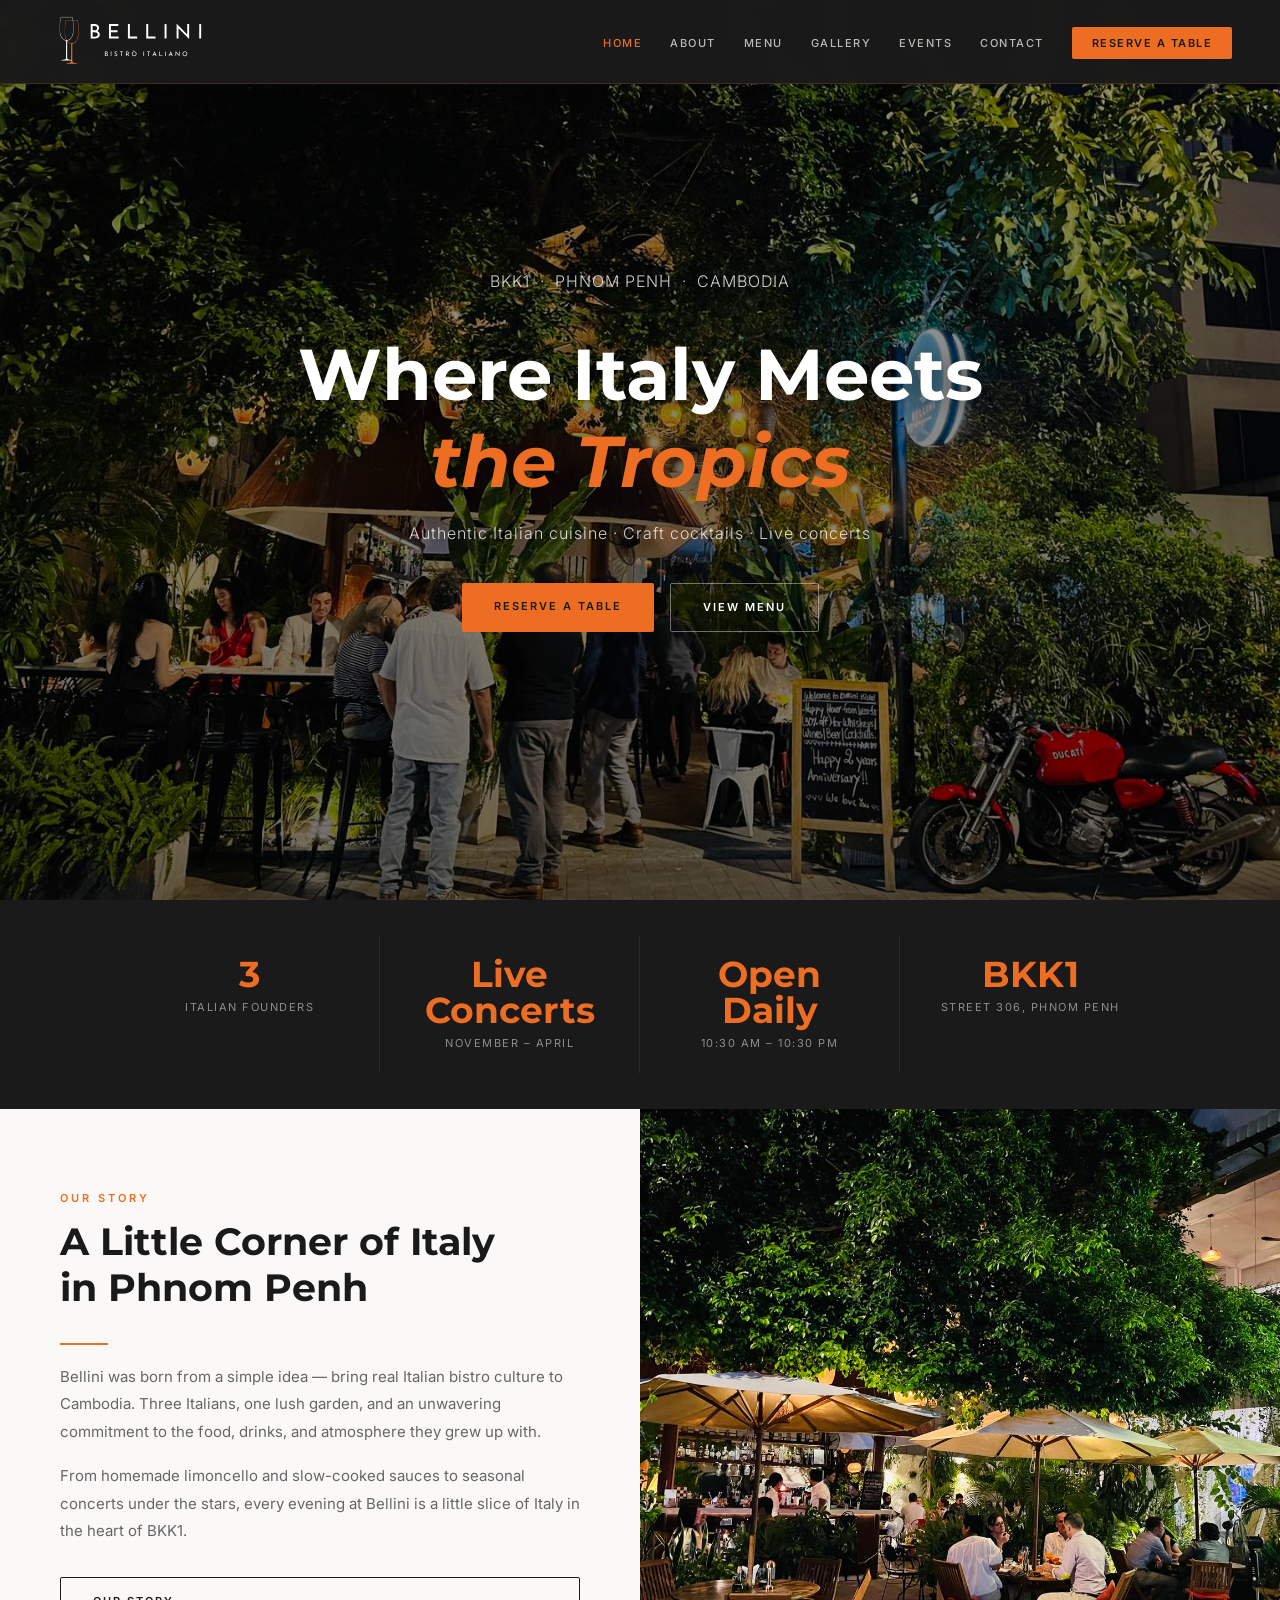
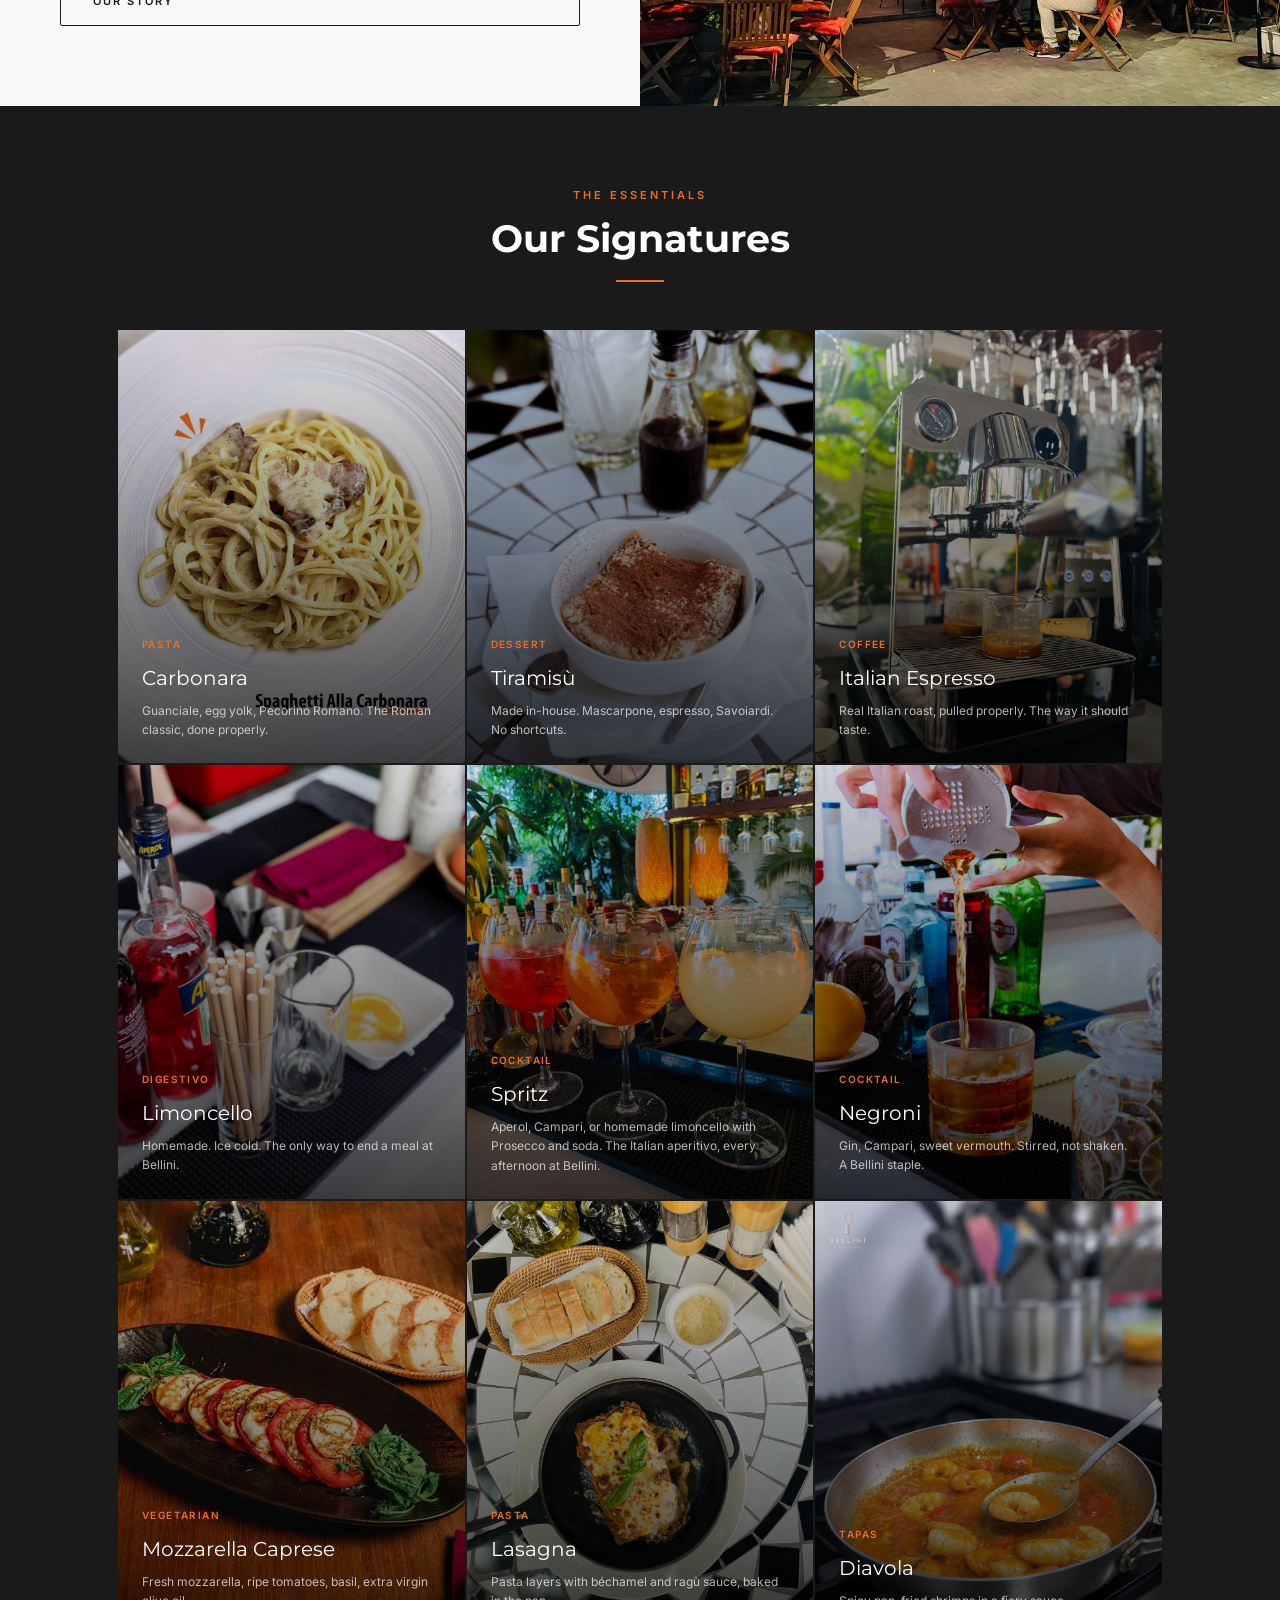
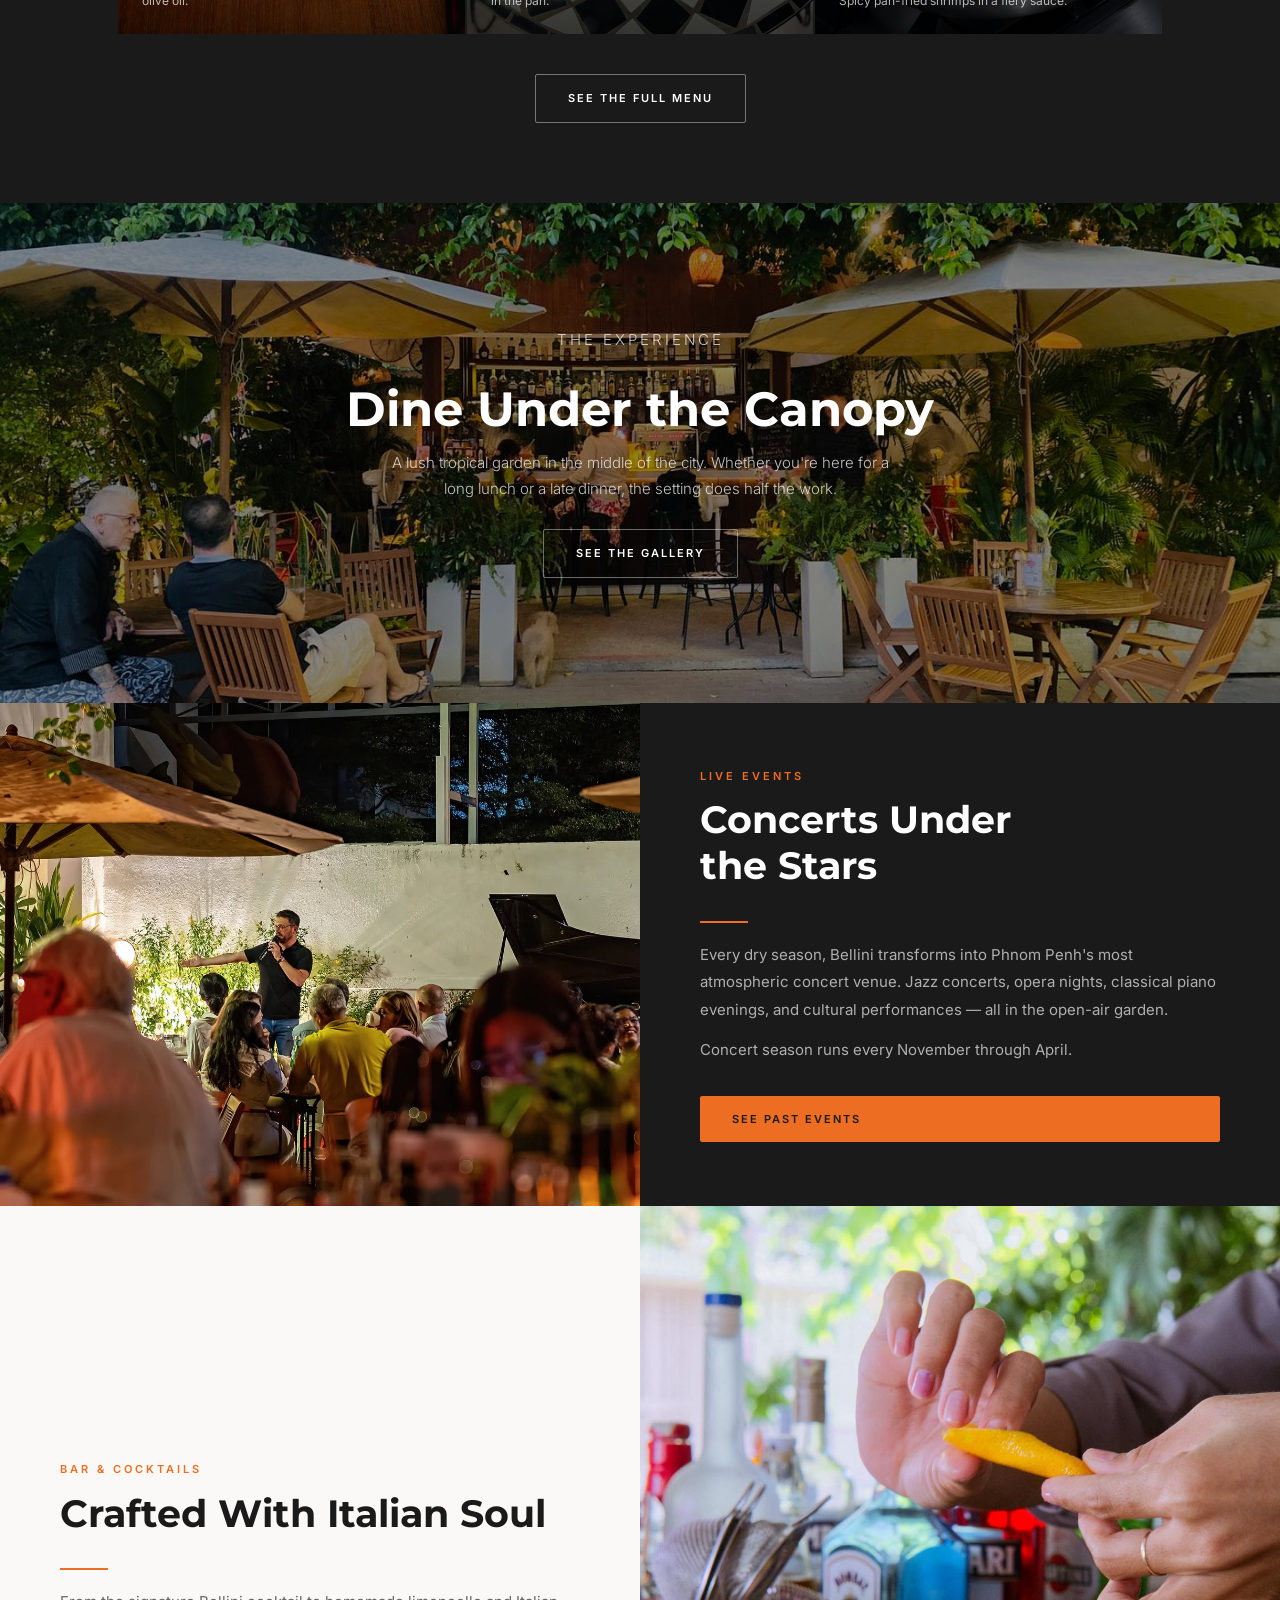
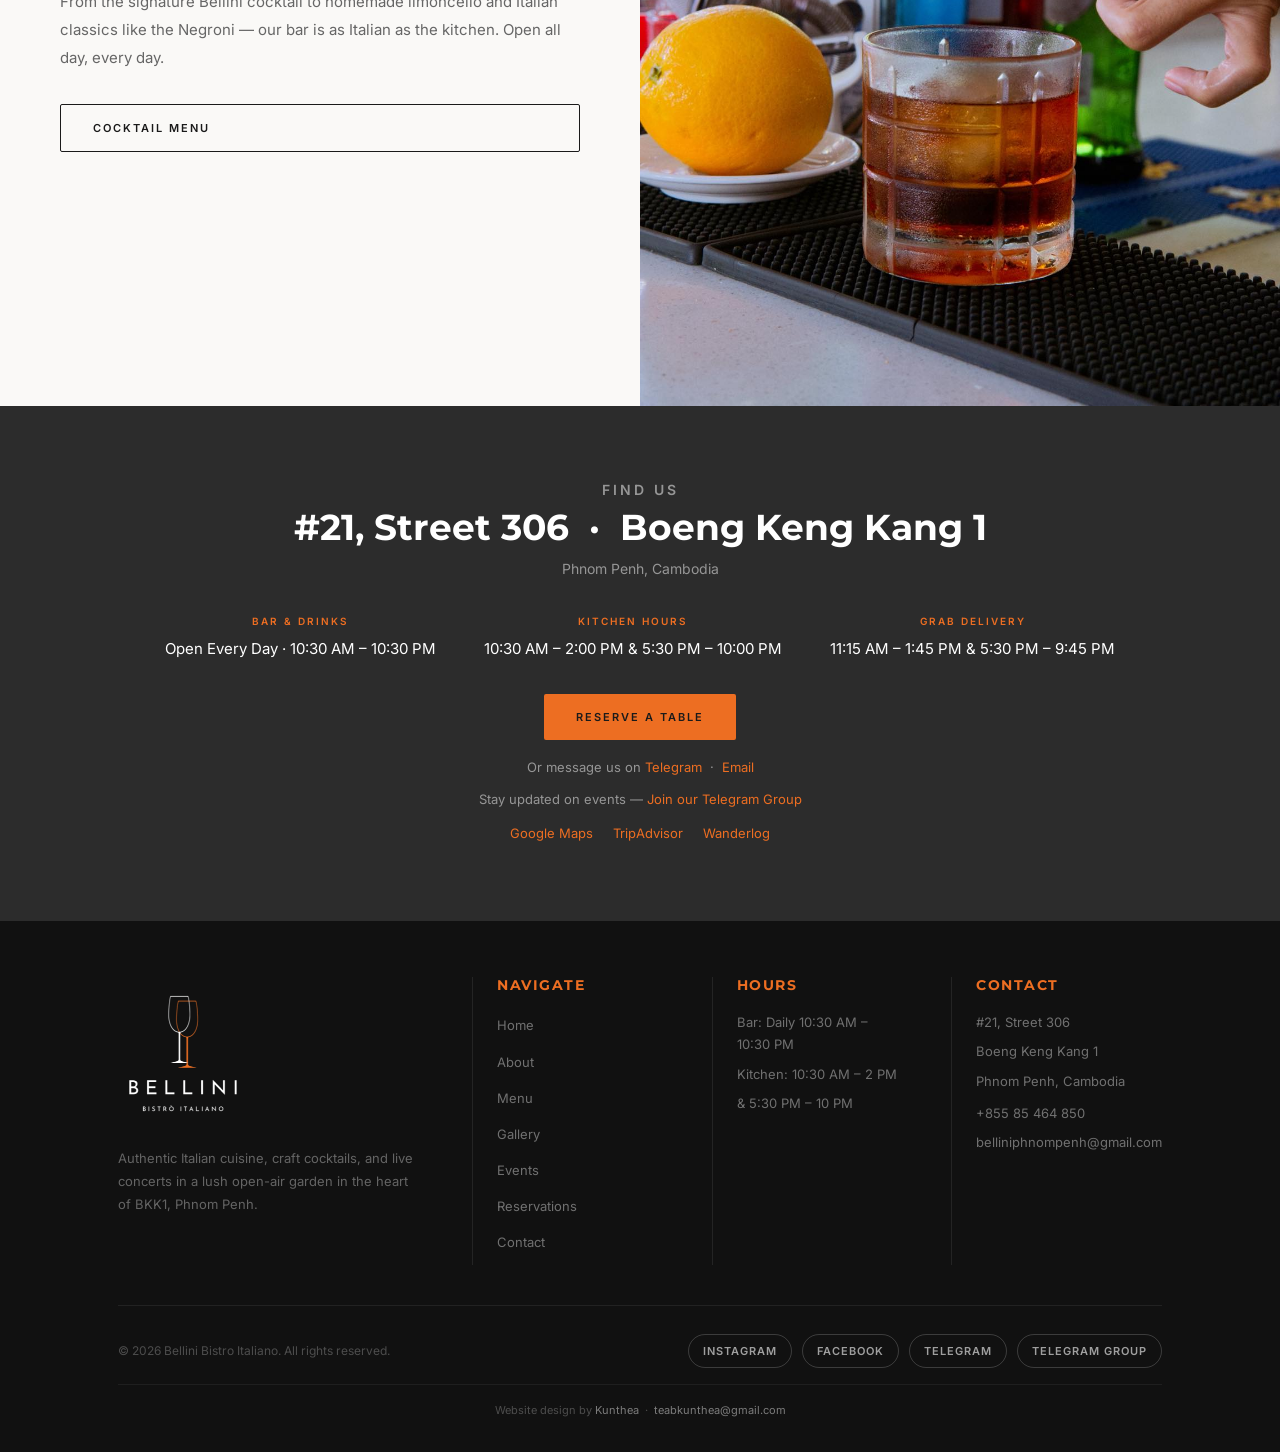
==== index.html @ f7d4fccf "Remove hardcoded TripAdvisor rating from homepage The 4.8 rating was fixed in two places and would d" ====
<!DOCTYPE html>
<html lang="en">
<head>
  <meta charset="UTF-8"/>
  <meta name="viewport" content="width=device-width, initial-scale=1.0"/>
  <title>Bellini Bistro Italiano – Italian Restaurant in Phnom Penh</title>
  <meta name="description" content="Bellini Bistro Italiano – authentic Italian cuisine, homemade limoncello, craft cocktails, and live concerts in a lush open-air garden in BKK1, Phnom Penh, Cambodia."/>
  <meta name="keywords" content="Italian restaurant Phnom Penh, Italian food Cambodia, outdoor dining BKK1, Italian bistro Phnom Penh, authentic Italian cuisine Cambodia, garden restaurant Phnom Penh"/>
  <meta property="og:title" content="Bellini Bistro Italiano – Italian Restaurant Phnom Penh"/>
  <meta property="og:description" content="Authentic Italian bistro in BKK1, Phnom Penh. Homemade limoncello, craft cocktails, and seasonal live concerts in a lush garden."/>
  <meta property="og:image" content="https://bellinicambodia.com/images/garden-entrance.jpg"/>
  <meta property="og:type" content="restaurant"/>
  <meta property="og:url" content="https://bellinicambodia.com/index.html"/>
  <link rel="canonical" href="https://bellinicambodia.com/index.html"/>
  <link rel="icon" type="image/png" href="favicon.png"/>
  <link rel="stylesheet" href="style.css"/>
  <!-- Google Analytics — replace G-XXXXXXXXXX with your actual Measurement ID from analytics.google.com -->
  <script async src="https://www.googletagmanager.com/gtag/js?id=G-XXXXXXXXXX"></script>
  <script>
    window.dataLayer = window.dataLayer || [];
    function gtag(){dataLayer.push(arguments);}
    gtag('js', new Date());
    gtag('config', 'G-XXXXXXXXXX');
  </script>
  <script type="application/ld+json">
  {
    "@context": "https://schema.org",
    "@type": "Restaurant",
    "name": "Bellini Bistro Italiano",
    "description": "Authentic Italian bistro in Phnom Penh, Cambodia. Founded by three Italians, featuring homemade limoncello, craft cocktails, and seasonal live concerts in a lush open-air garden in BKK1.",
    "url": "https://bellinicambodia.com",
    "telephone": "+85585464850",
    "email": "belliniphnompenh@gmail.com",
    "address": {
      "@type": "PostalAddress",
      "streetAddress": "#21, Street 306",
      "addressLocality": "Boeng Keng Kang 1",
      "addressRegion": "Phnom Penh",
      "addressCountry": "KH"
    },
    "servesCuisine": ["Italian", "Mediterranean"],
    "priceRange": "$$",
    "menu": "https://bellinicambodia.com/menu.html",
    "acceptsReservations": "True",
    "hasMap": "https://maps.app.goo.gl/zo8gdK6bb6bvNwdA6",
    "openingHoursSpecification": [
      {
        "@type": "OpeningHoursSpecification",
        "dayOfWeek": ["Monday","Tuesday","Wednesday","Thursday","Friday","Saturday","Sunday"],
        "opens": "10:30",
        "closes": "22:30"
      }
    ],
    "sameAs": [
      "https://www.instagram.com/bellinicambodia",
      "https://www.facebook.com/belliniphnompenh"
    ],
    "amenityFeature": [
      {"@type": "LocationFeatureSpecification", "name": "Outdoor Seating", "value": true},
      {"@type": "LocationFeatureSpecification", "name": "Live Music", "value": true},
      {"@type": "LocationFeatureSpecification", "name": "Bar", "value": true},
      {"@type": "LocationFeatureSpecification", "name": "Reservations", "value": true}
    ]
  }
  </script>
</head>
<body>

<!-- NAV -->
<nav>
  <a href="index.html" class="nav-logo">
    <img src="images/logo-nav.svg" alt="Bellini Bistro Italiano">
  </a>
  <ul class="nav-links">
    <li><a href="index.html" class="active">Home</a></li>
    <li><a href="about.html">About</a></li>
    <li><a href="menu.html">Menu</a></li>
    <li><a href="gallery.html">Gallery</a></li>
    <li><a href="events.html">Events</a></li>
    <li><a href="contact.html">Contact</a></li>
    <li class="reserve"><a href="reservations.html">Reserve a Table</a></li>
  </ul>
  <button class="hamburger" onclick="document.getElementById('mobileMenu').classList.toggle('open')">
    <span></span><span></span><span></span>
  </button>
</nav>
<div class="mobile-menu" id="mobileMenu">
  <a href="index.html">Home</a>
  <a href="about.html">About</a>
  <a href="menu.html">Menu</a>
  <a href="gallery.html">Gallery</a>
  <a href="events.html">Events</a>
  <a href="contact.html">Contact</a>
  <a href="reservations.html">Reserve a Table</a>
</div>

<!-- HERO -->
<section class="hero">
  <img src="images/hero-entrance.jpg" alt="Bellini Bistro Italiano entrance at night, illuminated sign and lanterns among the trees, Phnom Penh" style="object-position:center 80%;"/>
  <div class="hero-overlay"></div>
  <div class="hero-content">
    <p class="hero-eyebrow">BKK1 &nbsp;·&nbsp; Phnom Penh &nbsp;·&nbsp; Cambodia</p>
    <h1>Where Italy Meets<br/><em>the Tropics</em></h1>
    <p>Authentic Italian cuisine · Craft cocktails · Live concerts</p>
    <div class="hero-ctas">
      <a href="reservations.html" class="btn btn-gold">Reserve a Table</a>
      <a href="menu.html" class="btn btn-outline">View Menu</a>
    </div>
  </div>
</section>

<!-- STATS STRIP -->
<div class="stats-strip">
  <div class="stats-inner">
    <div class="stat-item">
      <div class="stat-num">3</div>
      <div class="stat-label">Italian Founders</div>
    </div>
    <div class="stat-item">
      <div class="stat-num">Live Concerts</div>
      <div class="stat-label">November – April</div>
    </div>
    <div class="stat-item">
      <div class="stat-num">Open Daily</div>
      <div class="stat-label">10:30 AM – 10:30 PM</div>
    </div>
    <div class="stat-item">
      <div class="stat-num">BKK1</div>
      <div class="stat-label">Street 306, Phnom Penh</div>
    </div>
  </div>
</div>

<!-- ABOUT SPLIT -->
<div class="split">
  <div class="split-text">
    <p class="label">Our Story</p>
    <h2 class="title">A Little Corner of Italy<br/>in Phnom Penh</h2>
    <div class="divider"></div>
    <p class="subtitle">Bellini was born from a simple idea — bring real Italian bistro culture to Cambodia. Three Italians, one lush garden, and an unwavering commitment to the food, drinks, and atmosphere they grew up with.</p>
    <p class="subtitle" style="margin-top:16px;">From homemade limoncello and slow-cooked sauces to seasonal concerts under the stars, every evening at Bellini is a little slice of Italy in the heart of BKK1.</p>
    <a href="about.html" class="btn btn-outline-dark" style="margin-top:32px;">Our Story</a>
  </div>
  <div class="split-img">
    <img loading="lazy" src="images/garden-night.jpg" alt="Bellini garden at night with umbrellas and lush greenery"/>
  </div>
</div>

<!-- SIGNATURE DISHES & DRINKS -->
<div class="signatures-section">
  <div class="container">
    <p class="label" style="display:block; text-align:center;">The Essentials</p>
    <h2 class="title title-light" style="text-align:center;">Our Signatures</h2>
    <div class="divider" style="margin:18px auto;"></div>
    <div class="signatures-grid">
      <div class="sig-item">
        <img loading="lazy" src="images/sig-carbonara.jpg" alt="Spaghetti alla Carbonara at Bellini"/>
        <div class="sig-overlay">
          <div class="sig-category">Pasta</div>
          <div class="sig-name">Carbonara</div>
          <div class="sig-desc">Guanciale, egg yolk, Pecorino Romano. The Roman classic, done properly.</div>
        </div>
      </div>
      <div class="sig-item">
        <img loading="lazy" src="images/sig-tiramisu.jpg" alt="Tiramisù at Bellini"/>
        <div class="sig-overlay">
          <div class="sig-category">Dessert</div>
          <div class="sig-name">Tiramisù</div>
          <div class="sig-desc">Made in-house. Mascarpone, espresso, Savoiardi. No shortcuts.</div>
        </div>
      </div>
      <div class="sig-item">
        <img loading="lazy" src="images/sig-espresso.jpg" alt="Italian espresso being pulled at Bellini"/>
        <div class="sig-overlay">
          <div class="sig-category">Coffee</div>
          <div class="sig-name">Italian Espresso</div>
          <div class="sig-desc">Real Italian roast, pulled properly. The way it should taste.</div>
        </div>
      </div>
      <div class="sig-item">
        <img loading="lazy" src="images/sig-limoncello.jpg" alt="Limoncello at Bellini"/>
        <div class="sig-overlay">
          <div class="sig-category">Digestivo</div>
          <div class="sig-name">Limoncello</div>
          <div class="sig-desc">Homemade. Ice cold. The only way to end a meal at Bellini.</div>
        </div>
      </div>
      <div class="sig-item">
        <img loading="lazy" src="images/sig-spritz.jpg" alt="Spritz cocktails at Bellini bar"/>
        <div class="sig-overlay">
          <div class="sig-category">Cocktail</div>
          <div class="sig-name">Spritz</div>
          <div class="sig-desc">Aperol, Campari, or homemade limoncello with Prosecco and soda. The Italian aperitivo, every afternoon at Bellini.</div>
        </div>
      </div>
      <div class="sig-item">
        <img loading="lazy" src="images/sig-negroni.jpg" alt="Negroni being prepared at Bellini"/>
        <div class="sig-overlay">
          <div class="sig-category">Cocktail</div>
          <div class="sig-name">Negroni</div>
          <div class="sig-desc">Gin, Campari, sweet vermouth. Stirred, not shaken. A Bellini staple.</div>
        </div>
      </div>
      <div class="sig-item">
        <img loading="lazy" src="images/sig-caprese.jpg" alt="Mozzarella Caprese at Bellini"/>
        <div class="sig-overlay">
          <div class="sig-category">Vegetarian</div>
          <div class="sig-name">Mozzarella Caprese</div>
          <div class="sig-desc">Fresh mozzarella, ripe tomatoes, basil, extra virgin olive oil.</div>
        </div>
      </div>
      <div class="sig-item">
        <img loading="lazy" src="images/lasagna-top.jpg" alt="Lasagne in cast iron skillet at Bellini, overhead view"/>
        <div class="sig-overlay">
          <div class="sig-category">Pasta</div>
          <div class="sig-name">Lasagna</div>
          <div class="sig-desc">Pasta layers with béchamel and ragù sauce, baked in the pan.</div>
        </div>
      </div>
      <div class="sig-item">
        <img loading="lazy" src="images/prawn-diavola.jpg" alt="Prawn Diavola in cast iron pan at Bellini" style="object-position:center 70%;"/>
        <div class="sig-overlay">
          <div class="sig-category">Tapas</div>
          <div class="sig-name">Diavola</div>
          <div class="sig-desc">Spicy pan-fried shrimps in a fiery sauce.</div>
        </div>
      </div>
    </div>
    <div style="text-align:center; margin-top:40px;">
      <a href="menu.html" class="btn btn-outline">See the Full Menu</a>
    </div>
  </div>
</div>

<!-- FULL PHOTO / GARDEN -->
<div class="full-photo">
  <img loading="lazy" src="images/garden-day.jpg" alt="Bellini outdoor garden with bar and umbrellas in Phnom Penh"/>
  <div class="overlay">
    <div class="overlay-content">
      <p class="label" style="justify-content:center; display:flex;">The Experience</p>
      <h2>Dine Under the Canopy</h2>
      <p>A lush tropical garden in the middle of the city. Whether you're here for a long lunch or a late dinner, the setting does half the work.</p>
      <a href="gallery.html" class="btn btn-outline">See the Gallery</a>
    </div>
  </div>
</div>

<!-- EVENTS TEASER -->
<div class="events-teaser">
  <div class="events-photo">
    <img loading="lazy" src="images/concert-toast.jpg" alt="Live concert night at Bellini — host speaking to a packed garden crowd with grand piano"/>
  </div>
  <div class="events-body">
    <p class="label">Live Events</p>
    <h2 class="title title-light">Concerts Under<br/>the Stars</h2>
    <div class="divider"></div>
    <p class="subtitle subtitle-light">Every dry season, Bellini transforms into Phnom Penh's most atmospheric concert venue. Jazz concerts, opera nights, classical piano evenings, and cultural performances — all in the open-air garden.</p>
    <p class="subtitle subtitle-light" style="margin-top:12px;">Concert season runs every November through April.</p>
    <a href="events.html" class="btn btn-gold" style="margin-top:32px;">See Past Events</a>
  </div>
</div>

<!-- COCKTAIL STRIP -->
<div class="cocktail-strip">
  <div class="cocktail-body">
    <p class="label">Bar & Cocktails</p>
    <h2 class="title">Crafted With Italian Soul</h2>
    <div class="divider"></div>
    <p class="subtitle">From the signature Bellini cocktail to homemade limoncello and Italian classics like the Negroni — our bar is as Italian as the kitchen. Open all day, every day.</p>
    <a href="menu.html#cocktails" class="btn btn-outline-dark" style="margin-top:32px;">Cocktail Menu</a>
  </div>
  <div class="cocktail-photo">
    <img loading="lazy" src="images/cocktail.jpg" alt="Bartender crafting a cocktail at Bellini bar, Phnom Penh"/>
  </div>
</div>

<!-- FIND US -->
<div class="find-us">
  <div class="container">
    <p class="label" style="display:block; text-align:center;">Find Us</p>
    <h2>#21, Street 306 &nbsp;·&nbsp; Boeng Keng Kang 1</h2>
    <p style="margin-top:8px;">Phnom Penh, Cambodia</p>
    <div class="hours-grid" id="hours-grid">
      <div class="hours-block">
        <div class="h-label">Bar &amp; Drinks</div>
        <div class="h-time">Open Every Day &nbsp;·&nbsp; 10:30 AM – 10:30 PM</div>
      </div>
      <div class="hours-block">
        <div class="h-label">Kitchen Hours</div>
        <div class="h-time">10:30 AM – 2:00 PM &nbsp;&amp;&nbsp; 5:30 PM – 10:00 PM</div>
      </div>
      <div class="hours-block">
        <div class="h-label">Grab Delivery</div>
        <div class="h-time">11:15 AM – 1:45 PM &nbsp;&amp;&nbsp; 5:30 PM – 9:45 PM</div>
      </div>
    </div>
    <a href="reservations.html" class="btn btn-gold">Reserve a Table</a>
    <p style="margin-top:16px; font-size:13px;">Or message us on <a href="https://t.me/+85585464850" style="color:var(--gold);">Telegram</a> &nbsp;·&nbsp; <a href="mailto:belliniphnompenh@gmail.com" style="color:var(--gold);">Email</a></p>
    <p style="margin-top:10px; font-size:13px;">Stay updated on events — <a href="https://t.me/bellinicambodia" target="_blank" style="color:var(--gold);">Join our Telegram Group</a></p>
    <p style="margin-top:12px; font-size:13px; display:flex; gap:20px; justify-content:center; flex-wrap:wrap;">
      <a href="https://www.google.com/maps/search/Bellini+Bistro+Italiano+Phnom+Penh" target="_blank" style="color:var(--gold);">Google Maps</a>
      <a href="https://www.tripadvisor.com/Restaurant_Review-g293940-d27138714-Reviews-Bellini_Phnom_Penh-Phnom_Penh.html" target="_blank" style="color:var(--gold);">TripAdvisor</a>
      <a href="https://wanderlog.com/place/details/9799487/bellini-italian-bistro--cocktail-bar" target="_blank" style="color:var(--gold);">Wanderlog</a>
    </p>
  </div>
</div>

<script>
fetch('content.json')
  .then(function(r){return r.json();})
  .then(function(data){
    var h=data.hours;
    function esc(s){return String(s||'').replace(/&/g,'&amp;').replace(/</g,'&lt;').replace(/>/g,'&gt;');}
    document.getElementById('hours-grid').innerHTML=
      '<div class="hours-block"><div class="h-label">Bar &amp; Drinks</div><div class="h-time">'+esc(h.bar)+'</div></div>'
      +'<div class="hours-block"><div class="h-label">Kitchen Hours</div><div class="h-time">'+esc(h.kitchen)+'</div></div>'
      +'<div class="hours-block"><div class="h-label">Grab Delivery</div><div class="h-time">'+esc(h.grab)+'</div></div>';
  })
  .catch(function(){});
</script>

<!-- FOOTER -->
<footer>
  <div class="container">
    <div class="footer-grid">
      <div class="footer-brand">
        <img loading="lazy" src="images/logo.png" alt="Bellini Bistro Italiano" style="width:130px; border-radius:4px; margin-bottom:16px;"/>
        <p>Authentic Italian cuisine, craft cocktails, and live concerts in a lush open-air garden in the heart of BKK1, Phnom Penh.</p>
      </div>
      <div class="footer-col">
        <h4>Navigate</h4>
        <ul>
          <li><a href="index.html">Home</a></li>
          <li><a href="about.html">About</a></li>
          <li><a href="menu.html">Menu</a></li>
          <li><a href="gallery.html">Gallery</a></li>
          <li><a href="events.html">Events</a></li>
          <li><a href="reservations.html">Reservations</a></li>
          <li><a href="contact.html">Contact</a></li>
        </ul>
      </div>
      <div class="footer-col">
        <h4>Hours</h4>
        <p>Bar: Daily 10:30 AM – 10:30 PM</p>
        <p>Kitchen: 10:30 AM – 2 PM</p>
        <p>& 5:30 PM – 10 PM</p>
      </div>
      <div class="footer-col">
        <h4>Contact</h4>
        <p>#21, Street 306</p>
        <p>Boeng Keng Kang 1</p>
        <p>Phnom Penh, Cambodia</p>
        <p style="margin-top:10px;"><a href="tel:+85585464850" style="color:rgba(255,255,255,0.4);">+855 85 464 850</a></p>
        <p><a href="mailto:belliniphnompenh@gmail.com" style="color:rgba(255,255,255,0.4);">belliniphnompenh@gmail.com</a></p>
      </div>
    </div>
    <div class="footer-bottom">
      <span>© <span id="copyright-year">2026</span> Bellini Bistro Italiano. All rights reserved.</span><script>document.getElementById("copyright-year").textContent=new Date().getFullYear();</script>
      <div class="footer-social">
        <a href="https://www.instagram.com/bellinicambodia" target="_blank">Instagram</a>
        <a href="https://www.facebook.com/belliniphnompenh" target="_blank">Facebook</a>
        <a href="https://t.me/+85585464850" target="_blank">Telegram</a>
        <a href="https://t.me/bellinicambodia" target="_blank">Telegram Group</a>
      </div>
    </div>
    <div style="text-align:center; margin-top:16px; padding-top:16px; border-top:1px solid rgba(255,255,255,0.06); font-size:11px; color:rgba(255,255,255,0.25);">
      Website design by <a href="https://t.me/+85577749922" target="_blank" style="color:rgba(255,255,255,0.45); text-decoration:none;">Kunthea</a> &nbsp;·&nbsp; <a href="mailto:teabkunthea@gmail.com" style="color:rgba(255,255,255,0.45); text-decoration:none;">teabkunthea@gmail.com</a>
    </div>
  </div>
</footer>

</body>
</html>
---- style.css ----
@import url('https://fonts.googleapis.com/css2?family=Montserrat:ital,wght@0,300;0,400;0,600;0,700;1,400&family=Inter:wght@300;400;500;600&display=swap');

:root {
  --dark:        #1a1a1a;
  --dark2:       #2c2c2c;
  --gold:        #ed6e22;
  --gold-light:  #f08845;
  --cream:       #faf9f7;
  --white:       #ffffff;
  --text:        #2c2c2c;
  --text-light:  #666666;
  --text-muted:  #999999;
  --border:      #e8e2d9;
}

* { margin: 0; padding: 0; box-sizing: border-box; }
html { scroll-behavior: smooth; }
body { font-family: 'Inter', sans-serif; color: var(--text); background: var(--cream); line-height: 1.7; }
img { display: block; max-width: 100%; }
a { text-decoration: none; }
h1,h2,h3,h4 { font-family: 'Montserrat', sans-serif; line-height: 1.2; }

/* ── NAV ── */
nav {
  position: fixed; top: 0; width: 100%; z-index: 1000;
  background: rgba(26,26,26,0.97); backdrop-filter: blur(10px);
  height: 84px; padding: 0 48px;
  display: flex; align-items: center; justify-content: space-between;
  border-bottom: 1px solid rgba(237,110,34,0.2);
}
.nav-logo { display: flex; align-items: center; }
.nav-logo img { height: 64px; width: auto; }
.nav-links { display:flex; gap:28px; list-style:none; align-items:center; }
.nav-links a { color:rgba(255,255,255,0.7); font-size:11px; font-weight:500; letter-spacing:1.5px; text-transform:uppercase; transition:color .2s; }
.nav-links a:hover, .nav-links a.active { color:var(--gold); }
.nav-links .reserve a { background:var(--gold); color:var(--dark); padding:9px 20px; border-radius:2px; font-weight:600; }
.nav-links .reserve a:hover { background:var(--gold-light); color:var(--dark); }
.hamburger { display:none; flex-direction:column; gap:5px; cursor:pointer; background:none; border:none; padding:4px; }
.hamburger span { display:block; width:24px; height:2px; background:#fff; transition:all .3s; }
.mobile-menu { display:none; position:fixed; top:84px; left:0; width:100%; background:var(--dark); z-index:999; padding:16px 24px 24px; border-top:1px solid rgba(255,255,255,0.08); }
.mobile-menu.open { display:block; }
.mobile-menu a { display:block; color:rgba(255,255,255,0.7); font-size:13px; letter-spacing:1.5px; text-transform:uppercase; padding:13px 0; border-bottom:1px solid rgba(255,255,255,0.06); transition:color .2s; }
.mobile-menu a:last-child { border-bottom:none; }
.mobile-menu a:hover { color:var(--gold); }

/* ── HERO ── */
.hero {
  height: 100vh; min-height: 640px; position:relative;
  display:flex; align-items:center; justify-content:center; text-align:center;
  overflow:hidden;
}
.hero img { position:absolute; inset:0; width:100%; height:100%; object-fit:cover; object-position:center; }
.hero-overlay { position:absolute; inset:0; background:linear-gradient(to bottom, rgba(0,0,0,0.35) 0%, rgba(0,0,0,0.55) 100%); }
.hero-content { position:relative; z-index:1; padding:0 24px; }
.hero-eyebrow { font-size:11px; font-weight:600; letter-spacing:4px; text-transform:uppercase; color:var(--gold); margin-bottom:20px; }
.hero h1 { font-size:72px; color:#fff; font-weight:700; margin-bottom:16px; text-shadow:0 2px 20px rgba(0,0,0,0.4); }
.hero h1 em { font-style:italic; color:var(--gold); }
.hero p { font-size:16px; color:rgba(255,255,255,0.8); font-weight:300; letter-spacing:1px; margin-bottom:36px; }
.hero-ctas { display:flex; gap:16px; justify-content:center; flex-wrap:wrap; }

/* ── PAGE BANNER ── */
.page-banner { height:340px; position:relative; display:flex; align-items:flex-end; padding:48px; margin-top:84px; overflow:hidden; }
.page-banner img { position:absolute; inset:0; width:100%; height:100%; object-fit:cover; }
.page-banner .overlay { position:absolute; inset:0; background:linear-gradient(to top, rgba(26,26,26,0.88) 0%, rgba(26,26,26,0.25) 100%); }
.page-banner .banner-text { position:relative; z-index:1; }
.page-banner h1 { font-size:44px; color:#fff; }
.page-banner .eyebrow { font-size:11px; font-weight:600; letter-spacing:3px; text-transform:uppercase; color:var(--gold); margin-bottom:10px; }

/* ── BUTTONS ── */
.btn { display:inline-block; padding:14px 32px; font-size:11px; font-weight:600; letter-spacing:2px; text-transform:uppercase; border-radius:2px; transition:all .2s; cursor:pointer; border:none; }
.btn-gold { background:var(--gold); color:var(--dark); }
.btn-gold:hover { background:var(--gold-light); transform:translateY(-1px); }
.btn-outline { background:transparent; color:#fff; border:1px solid rgba(255,255,255,0.4); }
.btn-outline:hover { border-color:var(--gold); color:var(--gold); }
.btn-outline-dark { background:transparent; color:var(--dark); border:1px solid var(--dark); }
.btn-outline-dark:hover { background:var(--dark); color:#fff; }

/* ── LAYOUT HELPERS ── */
.container { max-width:1140px; margin:0 auto; padding:0 48px; }
.section    { padding:88px 0; }
.section-sm { padding:60px 0; }
.label { font-size:11px; font-weight:600; letter-spacing:3px; text-transform:uppercase; color:var(--gold); margin-bottom:12px; }
.title { font-size:38px; color:var(--dark); margin-bottom:14px; }
.title-light { color:#fff; }
.divider { width:48px; height:2px; background:var(--gold); margin:18px 0; }
.subtitle { font-size:15px; color:var(--text-light); line-height:1.85; max-width:580px; }
.subtitle-light { color:rgba(255,255,255,0.65); }
.dark-bg  { background:var(--dark); }
.cream-bg { background:var(--cream); }

/* ── HOME: STATS STRIP ── */
.stats-strip { background:var(--dark); padding:36px 0; }
.stats-inner { display:flex; justify-content:center; gap:0; }
.stat-item { flex:1; max-width:260px; text-align:center; padding:20px 32px; border-right:1px solid rgba(255,255,255,0.08); }
.stat-item:last-child { border-right:none; }
.stat-num { font-family:'Montserrat',sans-serif; font-size:36px; font-weight:700; color:var(--gold); line-height:1; margin-bottom:6px; }
.stat-label { font-size:11px; color:rgba(255,255,255,0.5); letter-spacing:1.5px; text-transform:uppercase; }

/* ── HOME: ABOUT SPLIT ── */
.split { display:grid; grid-template-columns:1fr 1fr; }
.split-text { padding:80px 60px; display:flex; flex-direction:column; justify-content:center; }
.split-img { position:relative; overflow:hidden; min-height:520px; }
.split-img img { position:absolute; inset:0; width:100%; height:100%; object-fit:cover; }

/* ── HOME: FULL PHOTO SECTION ── */
.full-photo { position:relative; height:500px; overflow:hidden; }
.full-photo img { width:100%; height:100%; object-fit:cover; object-position:center 60%; }
.full-photo .overlay { position:absolute; inset:0; background:rgba(0,0,0,0.45); display:flex; align-items:center; justify-content:center; }
.full-photo .overlay-content { text-align:center; padding:24px; }
.full-photo .overlay-content h2 { font-size:48px; color:#fff; margin-bottom:12px; }
.full-photo .overlay-content p { font-size:15px; color:rgba(255,255,255,0.75); font-weight:300; margin-bottom:28px; max-width:520px; margin-left:auto; margin-right:auto; }

/* ── HOME: EVENTS TEASER ── */
.events-teaser { display:grid; grid-template-columns:1fr 1fr; min-height:480px; }
.events-photo { position:relative; overflow:hidden; }
.events-photo img { width:100%; height:100%; object-fit:cover; }
.events-body { background:var(--dark); display:flex; flex-direction:column; justify-content:center; padding:64px 60px; }

/* ── HOME: COCKTAIL STRIP ── */
.cocktail-strip { display:grid; grid-template-columns:1fr 1fr; min-height:440px; }
.cocktail-photo { position:relative; overflow:hidden; order:2; }
.cocktail-photo img { width:100%; height:100%; object-fit:cover; }
.cocktail-body { background:var(--cream); display:flex; flex-direction:column; justify-content:center; padding:64px 60px; order:1; }

/* ── HOME: FIND US ── */
.find-us { background:var(--dark2); padding:72px 0; text-align:center; }
.find-us h2 { font-size:36px; color:#fff; margin-bottom:8px; }
.find-us p { font-size:14px; color:rgba(255,255,255,0.5); margin-bottom:4px; }
.find-us .hours-grid { display:flex; justify-content:center; gap:48px; margin:32px 0; flex-wrap:wrap; }
.hours-block { text-align:center; }
.hours-block .h-label { font-size:10px; font-weight:600; letter-spacing:2px; text-transform:uppercase; color:var(--gold); margin-bottom:6px; }
.hours-block .h-time { font-size:15px; color:#fff; }

/* ── ABOUT PAGE ── */
.about-intro { display:grid; grid-template-columns:1fr 1fr; gap:0; }
.about-intro-text { padding:80px 60px; background:#fff; }
.about-intro-img { position:relative; min-height:480px; overflow:hidden; }
.about-intro-img img { position:absolute; inset:0; width:100%; height:100%; object-fit:cover; }
.founders-strip { background:var(--dark); padding:64px 0; text-align:center; }
.founders-strip h2 { font-size:34px; color:#fff; margin-bottom:16px; }
.founders-strip p { font-size:15px; color:rgba(255,255,255,0.6); max-width:600px; margin:0 auto; line-height:1.85; }
.about-features { display:grid; grid-template-columns:repeat(3,1fr); gap:1px; background:var(--border); margin-top:1px; }
.feature-box { background:#fff; padding:48px 40px; }
.feature-box .f-icon { font-size:28px; margin-bottom:16px; }
.feature-box h3 { font-size:18px; margin-bottom:10px; color:var(--dark); }
.feature-box p { font-size:14px; color:var(--text-light); line-height:1.8; }

/* ── MENU PAGE ── */
.menu-nav { background:#fff; border-bottom:1px solid var(--border); position:sticky; top:84px; z-index:10; }
.menu-nav-inner { display:flex; gap:0; overflow-x:auto; max-width:1140px; margin:0 auto; padding:0 48px; }
.menu-nav-inner::-webkit-scrollbar { display:none; }
.menu-tab { padding:18px 24px; font-size:12px; font-weight:600; letter-spacing:1.5px; text-transform:uppercase; color:var(--text-muted); border-bottom:2px solid transparent; cursor:pointer; white-space:nowrap; transition:all .2s; text-decoration:none; display:block; }
.menu-tab:hover, .menu-tab.active { color:var(--gold); border-bottom-color:var(--gold); }
.menu-category { padding:64px 0; border-bottom:1px solid var(--border); }
.menu-category:last-child { border-bottom:none; }
.menu-category h2 { font-size:30px; margin-bottom:8px; color:var(--dark); }
.menu-category .cat-note { font-size:13px; color:var(--text-muted); margin-bottom:40px; font-style:italic; }
.menu-items { display:grid; grid-template-columns:repeat(2,1fr); gap:0; }
.menu-item { padding:22px 0; border-bottom:1px solid var(--border); display:flex; justify-content:space-between; align-items:start; gap:16px; }
.menu-item:nth-child(odd) { padding-right:40px; }
.menu-item:nth-child(even) { padding-left:40px; border-left:1px solid var(--border); }
.item-info h4 { font-family:'Montserrat',sans-serif; font-size:16px; color:var(--dark); margin-bottom:4px; }
.item-info p { font-size:13px; color:var(--text-light); line-height:1.6; }
.item-info .tag { display:inline-block; font-size:10px; font-weight:600; letter-spacing:1px; text-transform:uppercase; color:var(--gold); margin-top:6px; }
.item-price { font-family:'Montserrat',sans-serif; font-size:15px; color:var(--gold); font-weight:600; white-space:nowrap; flex-shrink:0; }
.menu-note-box { background:#fff; border:1px solid var(--border); border-left:3px solid var(--gold); padding:20px 24px; margin-top:48px; border-radius:2px; font-size:13px; color:var(--text-light); }

/* ── GALLERY PAGE ── */
.gallery-grid { display:grid; grid-template-columns:repeat(3,1fr); gap:4px; }
.gallery-item { position:relative; overflow:hidden; cursor:pointer; }
.gallery-item img { width:100%; height:100%; object-fit:cover; transition:transform .5s; display:block; }
.gallery-item:hover img { transform:scale(1.04); }
.gallery-item.tall { grid-row:span 2; }
.gallery-item.wide { grid-column:span 2; }

/* ── EVENTS PAGE ── */
.events-hero-strip { background:var(--dark); padding:72px 0; }
.events-season { display:grid; grid-template-columns:1fr 1fr; gap:2px; margin-bottom:2px; }
.events-season-img { position:relative; overflow:hidden; min-height:460px; }
.events-season-img img { position:absolute; inset:0; width:100%; height:100%; object-fit:cover; }
.events-season-text { background:#fff; padding:64px 56px; display:flex; flex-direction:column; justify-content:center; }
.events-gallery { display:grid; grid-template-columns:repeat(5,1fr); gap:2px; }
.event-thumb { aspect-ratio:4/3; overflow:hidden; position:relative; }
.event-thumb img { width:100%; height:100%; object-fit:cover; transition:transform .4s; }
.event-thumb:hover img { transform:scale(1.05); }
.next-season { background:var(--dark); padding:72px 0; text-align:center; }
.next-season h2 { font-size:36px; color:#fff; margin-bottom:16px; }
.next-season p { font-size:15px; color:rgba(255,255,255,0.55); max-width:500px; margin:0 auto 32px; }
.season-badge { display:inline-block; border:1px solid var(--gold); color:var(--gold); font-size:12px; font-weight:600; letter-spacing:2px; text-transform:uppercase; padding:10px 24px; border-radius:2px; margin-bottom:32px; }

/* ── RESERVATIONS PAGE ── */
.res-grid { display:grid; grid-template-columns:1.1fr 0.9fr; gap:48px; align-items:start; }
.res-card { background:#fff; border:1px solid var(--border); border-radius:4px; padding:40px; }
.res-card h3 { font-size:22px; color:var(--dark); margin-bottom:24px; padding-bottom:16px; border-bottom:1px solid var(--border); }
.contact-method { display:flex; gap:16px; align-items:center; padding:18px 0; border-bottom:1px solid var(--border); }
.contact-method:last-child { border-bottom:none; }
.contact-method .cm-icon { width:44px; height:44px; background:var(--dark); border-radius:50%; display:flex; align-items:center; justify-content:center; flex-shrink:0; font-size:18px; }
.contact-method .cm-label { font-size:11px; font-weight:600; letter-spacing:1.5px; text-transform:uppercase; color:var(--text-muted); margin-bottom:3px; }
.contact-method .cm-value { font-size:14px; font-weight:500; color:var(--dark); }
.contact-method a { color:var(--gold); background-image:linear-gradient(currentColor,currentColor); background-size:0% 1px; background-repeat:no-repeat; background-position:0 100%; transition:background-size .25s ease; padding-bottom:2px; }
.contact-method a:hover { background-size:100% 1px; }

/* ── SHARED INLINE GOLD LINK (underline reveal on hover) ── */
.link-gold { color:var(--gold); background-image:linear-gradient(currentColor,currentColor); background-size:0% 1px; background-repeat:no-repeat; background-position:0 100%; transition:background-size .25s ease; padding-bottom:2px; }
.link-gold:hover { background-size:100% 1px; }
.hours-table { width:100%; }
.hours-table tr { border-bottom:1px solid var(--border); }
.hours-table tr:last-child { border-bottom:none; }
.hours-table td { padding:12px 0; font-size:14px; }
.hours-table td:first-child { color:var(--text-muted); }
.hours-table td:last-child { color:var(--dark); font-weight:500; text-align:right; }
.hours-note { font-size:12px; color:var(--gold); margin-top:12px; }

/* ── CONTACT PAGE ── */
.contact-grid { display:grid; grid-template-columns:1fr 1fr; gap:2px; }
.contact-info-col { background:#fff; padding:64px 56px; }
.contact-map-col { min-height:500px; position:relative; }
.contact-map-col iframe { position:absolute; inset:0; width:100%; height:100%; border:0; }
.contact-detail { display:flex; gap:16px; margin-bottom:28px; align-items:flex-start; }
.contact-detail .cd-label { font-size:10px; font-weight:700; letter-spacing:2px; text-transform:uppercase; color:var(--gold); margin-bottom:4px; }
.contact-detail .cd-value { font-size:14px; color:var(--dark); line-height:1.7; }
.contact-detail a { color:var(--dark); }
.contact-detail a:hover { color:var(--gold); }
.social-links { display:flex; gap:12px; margin-top:32px; flex-wrap:wrap; }
.social-link { display:inline-flex; align-items:center; gap:8px; padding:10px 18px; border:1px solid var(--border); border-radius:2px; font-size:12px; font-weight:600; letter-spacing:1px; text-transform:uppercase; color:var(--dark); transition:all .2s; }
.social-link:hover { border-color:var(--gold); color:var(--gold); }

/* ── FOOTER ── */
footer { background:#111; padding:56px 0 32px; }
.footer-grid { display:grid; grid-template-columns:1.6fr 1fr 1fr 1fr; gap:48px; padding-bottom:40px; border-bottom:1px solid rgba(255,255,255,0.07); margin-bottom:28px; }
.footer-grid > div:not(:first-child) { border-left:1px solid rgba(255,255,255,0.08); padding-left:24px; }
.footer-brand .name { font-family:'Montserrat',sans-serif; font-size:18px; font-weight:700; color:#fff; letter-spacing:5px; }
.footer-brand .sub  { font-size:8px; color:var(--gold); letter-spacing:3px; text-transform:uppercase; margin-top:4px; margin-bottom:16px; }
.footer-brand p { font-size:13px; color:rgba(255,255,255,0.35); line-height:1.8; }
.footer-col h4 { font-family:'Montserrat',sans-serif; font-size:14px; font-weight:700; letter-spacing:1.5px; text-transform:uppercase; color:var(--gold); margin-bottom:18px; }
.footer-col ul { list-style:none; }
.footer-col ul li { margin-bottom:9px; }
.footer-col ul li a { font-size:13px; color:rgba(255,255,255,0.4); background-image:linear-gradient(currentColor,currentColor); background-size:0% 1px; background-repeat:no-repeat; background-position:0 100%; transition:color .2s ease, background-size .2s ease; padding-bottom:2px; }
.footer-col ul li a:hover { color:var(--gold); background-size:100% 1px; }
.footer-col p { font-size:13px; color:rgba(255,255,255,0.4); margin-bottom:7px; }
.footer-bottom { display:flex; justify-content:space-between; align-items:center; font-size:12px; color:rgba(255,255,255,0.25); }
.footer-social { display:flex; gap:10px; flex-wrap:wrap; }
.footer-social a { font-size:11px; color:rgba(255,255,255,0.6); letter-spacing:1px; text-transform:uppercase; font-weight:600; padding:7px 14px; border:1px solid rgba(255,255,255,0.18); border-radius:20px; transition:all .2s ease; }
.footer-social a:hover { color:var(--dark); background:var(--gold); border-color:var(--gold); }

/* ── RESPONSIVE ── */
@media (max-width:960px) {
  nav { padding:0 24px; }
  .nav-links { display:none; }
  .hamburger { display:flex; }
  .hero h1 { font-size:48px; }
  .container { padding:0 24px; }
  .split, .about-intro, .events-teaser, .cocktail-strip, .events-season, .contact-grid, .res-grid { grid-template-columns:1fr; }
  .split-img, .about-intro-img, .events-season-img { min-height:320px; }
  .events-photo { min-height:300px; position:relative; }
  .events-photo img { position:absolute; inset:0; width:100%; height:100%; object-fit:cover; }
  .cocktail-photo { order:1; min-height:280px; position:relative; }
  .cocktail-photo img { position:absolute; inset:0; width:100%; height:100%; object-fit:cover; }
  .cocktail-body { order:2; }
  .split-text, .events-body, .cocktail-body, .about-intro-text, .events-season-text, .contact-info-col { padding:48px 24px; }
  .contact-map-col { min-height:320px; }
  .gallery-grid { grid-template-columns:repeat(2,1fr); }
  .gallery-item.wide { grid-column:span 1; }
  .about-features { grid-template-columns:1fr; }
  .menu-items { grid-template-columns:1fr; }
  .menu-item:nth-child(odd), .menu-item:nth-child(even) { padding:18px 0; border-left:none; }
  .footer-grid { grid-template-columns:1fr 1fr; gap:32px; }
  .footer-grid > div:nth-child(3) { border-left:none; padding-left:0; }
  footer { padding:40px 0 24px; }
  .page-banner { padding:32px 24px; }
  .page-banner h1 { font-size:34px; }
  .menu-nav-inner { padding:0 24px; }
  .stats-inner { flex-wrap:wrap; }
  .stat-item { border-right:none; border-bottom:1px solid rgba(255,255,255,0.08); width:50%; }
}
@media (max-width:600px) {
  .hero h1 { font-size:36px; }
  .full-photo .overlay-content h2 { font-size:32px; }
  .gallery-grid { grid-template-columns:1fr; }
  .events-gallery { grid-template-columns:repeat(2,1fr); }
  .gallery-item.tall { grid-row:span 1; }
  .footer-grid { grid-template-columns:1fr; }
  .footer-grid > div:not(:first-child) { border-left:none; padding-left:0; }
  .footer-bottom { flex-direction:column; gap:12px; text-align:center; }
  .stats-inner { flex-direction:column; align-items:center; }
  .stat-item { width:100%; border-right:none; }
  .hours-grid { flex-direction:column; gap:24px; }
}

/* ── SIGNATURE DISHES & DRINKS ── */
.signatures-section { background:var(--dark); padding:80px 0; }
.signatures-grid { display:grid; grid-template-columns:repeat(3,1fr); gap:2px; margin-top:48px; }
.sig-item { position:relative; aspect-ratio:4/5; overflow:hidden; }
.sig-item img { width:100%; height:100%; object-fit:cover; transition:transform .5s; }
.sig-item:hover img { transform:scale(1.06); }
.sig-overlay { position:absolute; inset:0; background:linear-gradient(to bottom, rgba(0,0,0,0.1) 0%, rgba(0,0,0,0.75) 100%); display:flex; flex-direction:column; justify-content:flex-end; padding:24px; }
.sig-category { font-size:10px; letter-spacing:0.14em; text-transform:uppercase; color:var(--gold); font-weight:600; margin-bottom:8px; }
.sig-name { font-family:'Montserrat',sans-serif; font-size:20px; color:#fff; margin-bottom:6px; }
.sig-desc { font-size:12px; color:rgba(255,255,255,0.7); line-height:1.6; }

/* ── EVENT RESERVATION BLOCK ── */
.event-res-block { background:var(--cream); padding:72px 0; text-align:center; }
.event-res-block h2 { font-family:'Montserrat',sans-serif; font-size:36px; color:var(--dark); margin-bottom:16px; }
.event-res-block p { font-size:15px; color:var(--text); max-width:560px; margin:0 auto 32px; line-height:1.8; }
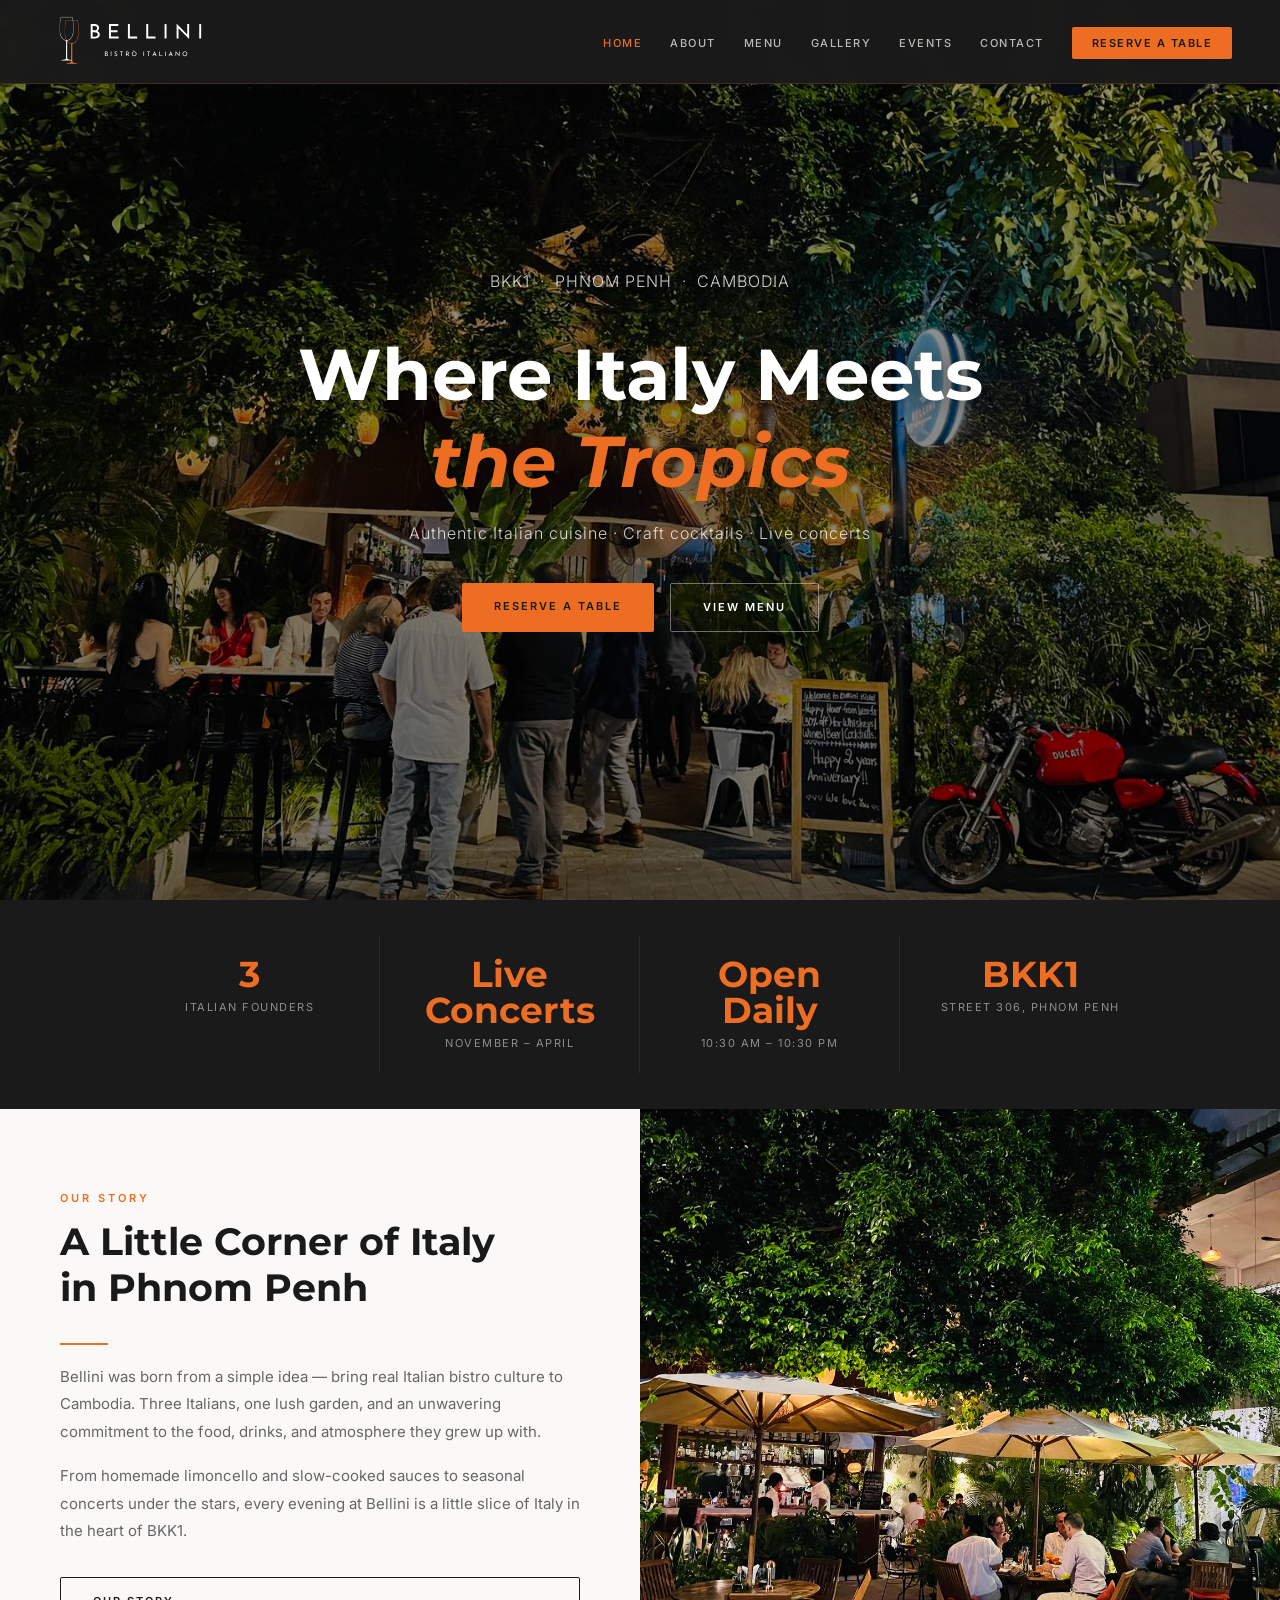
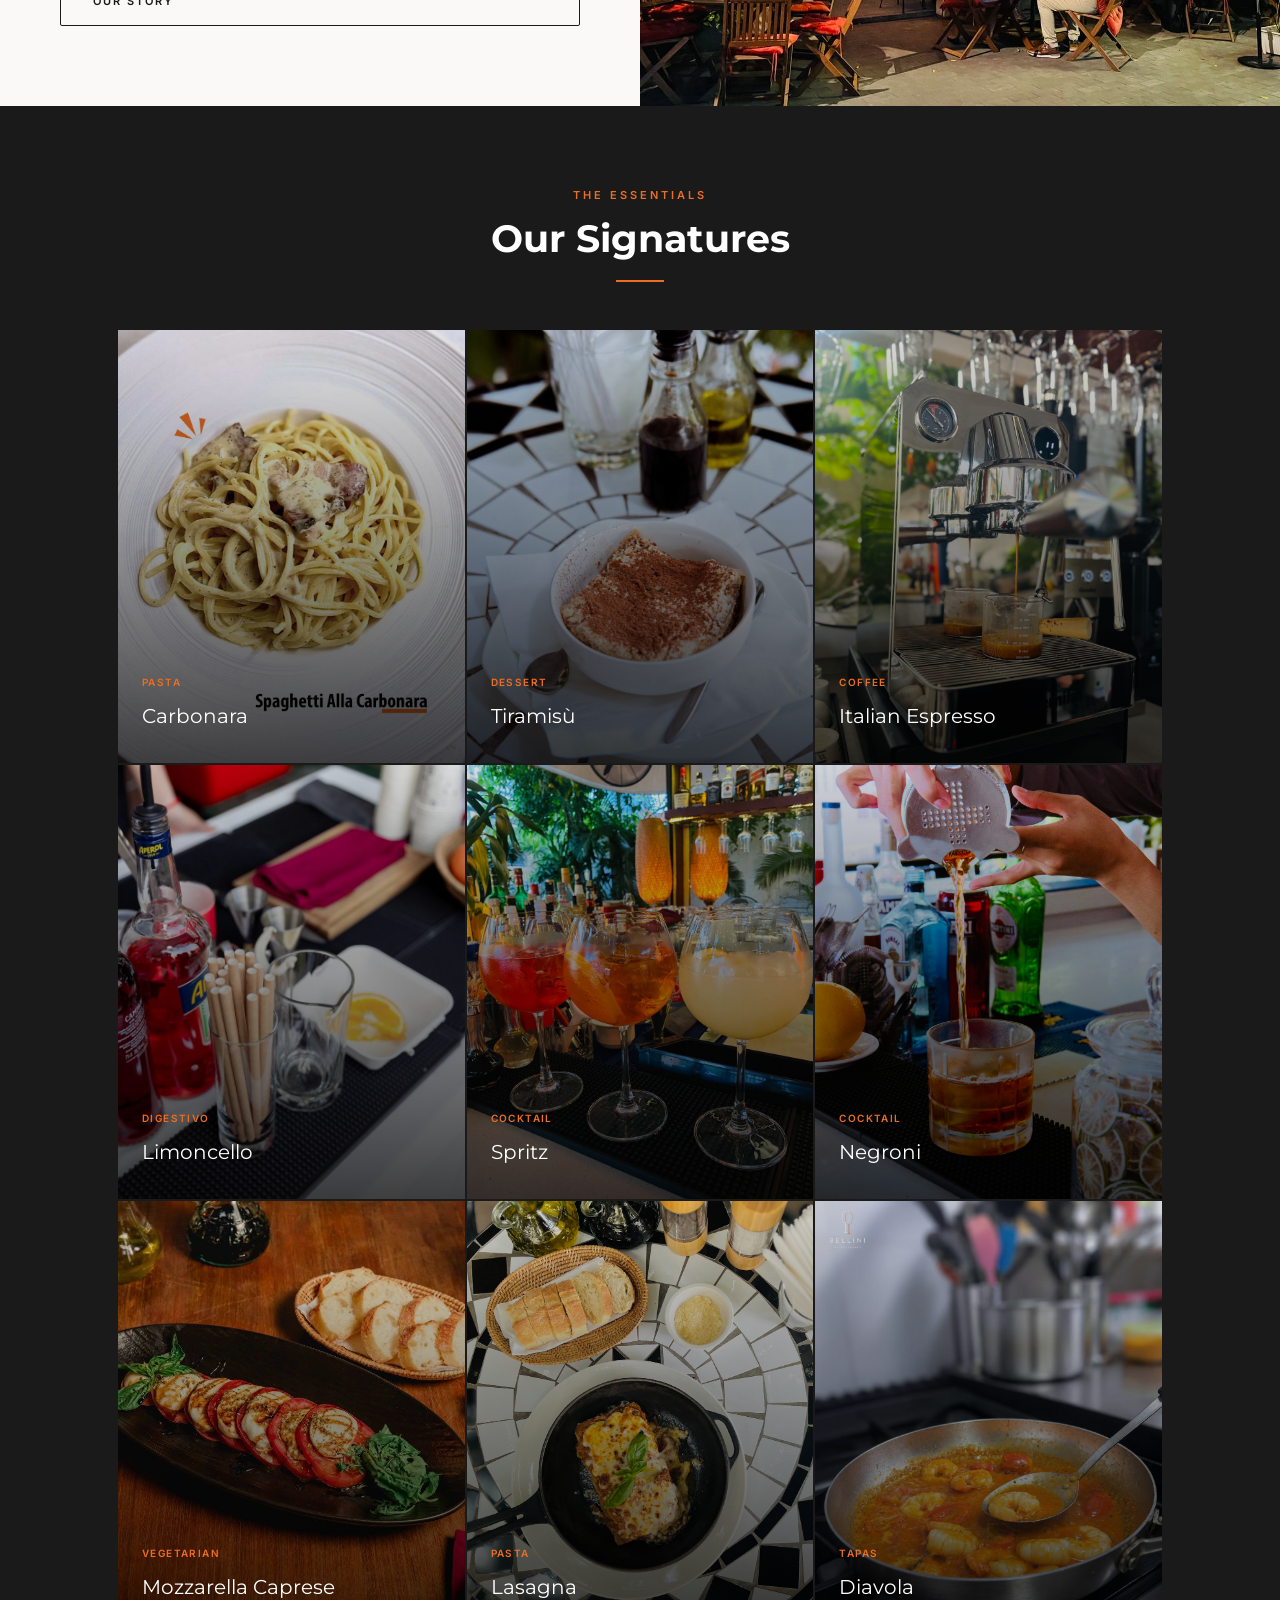
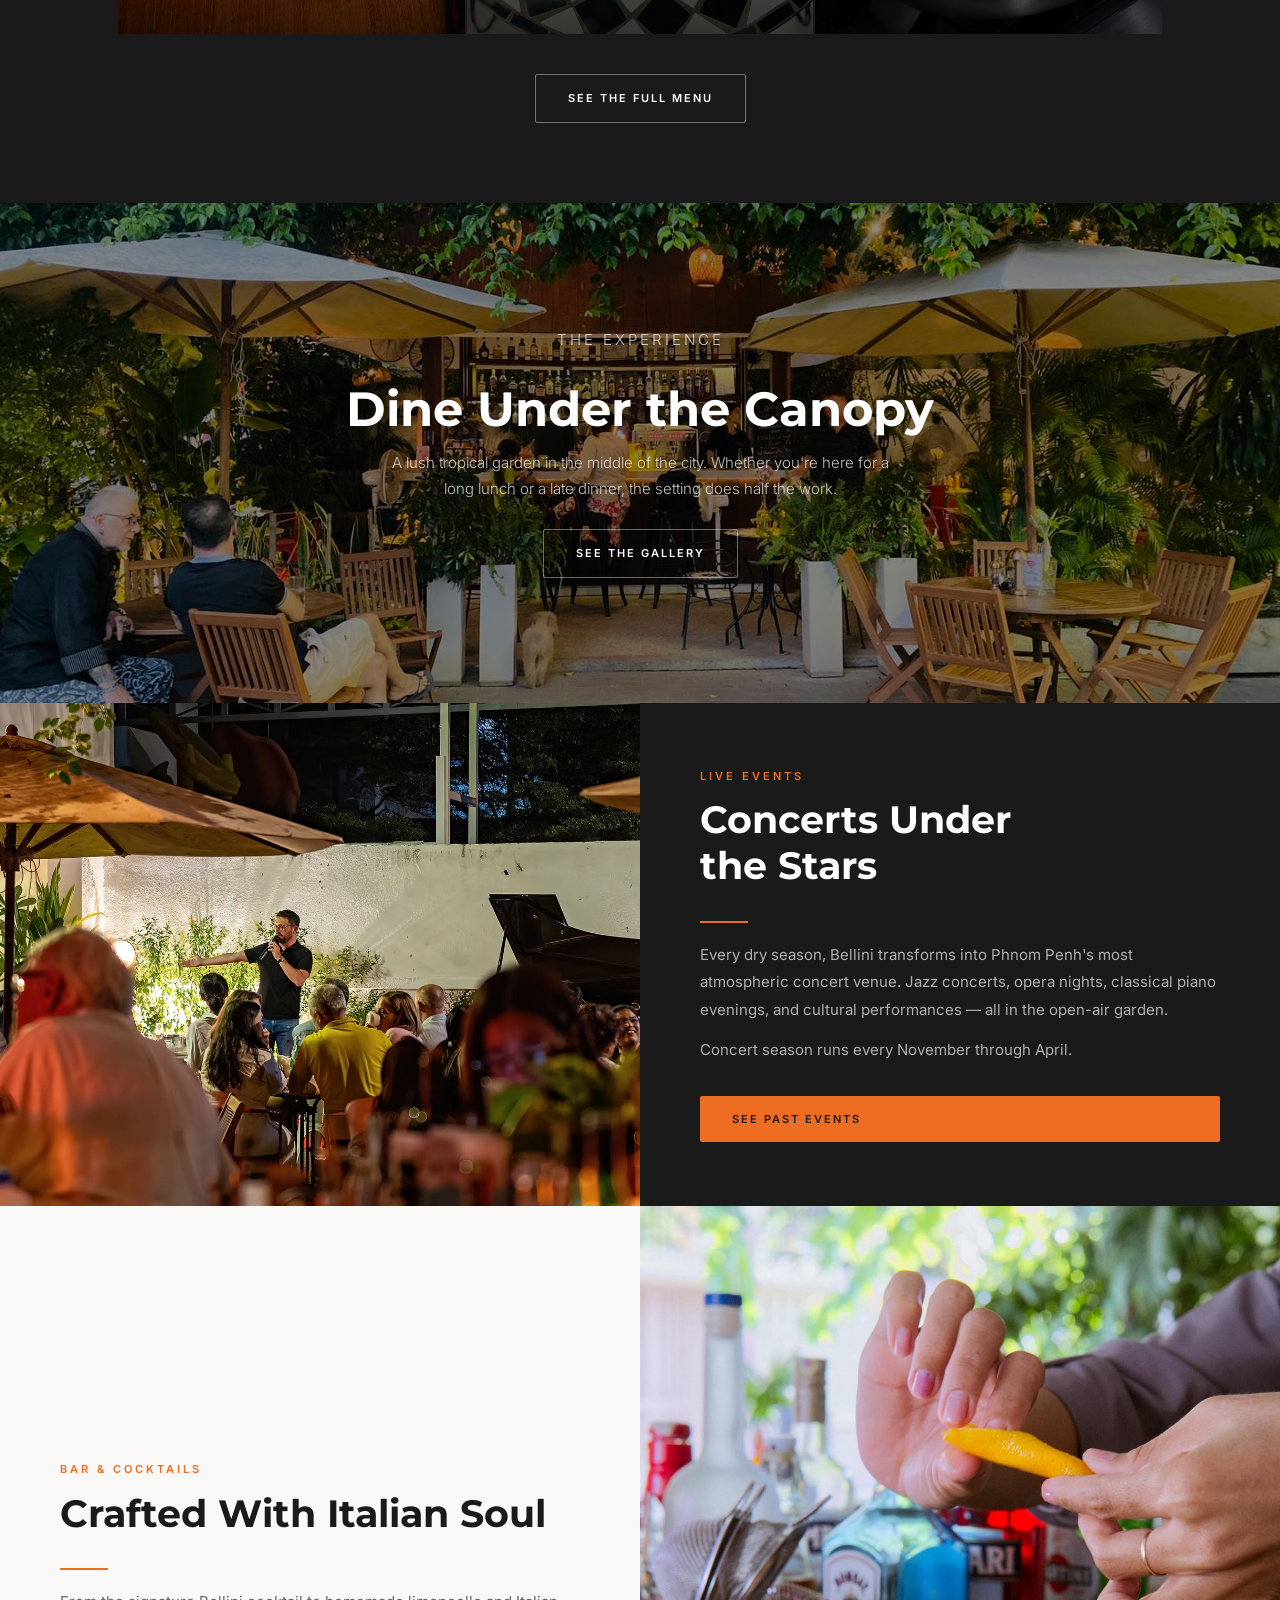
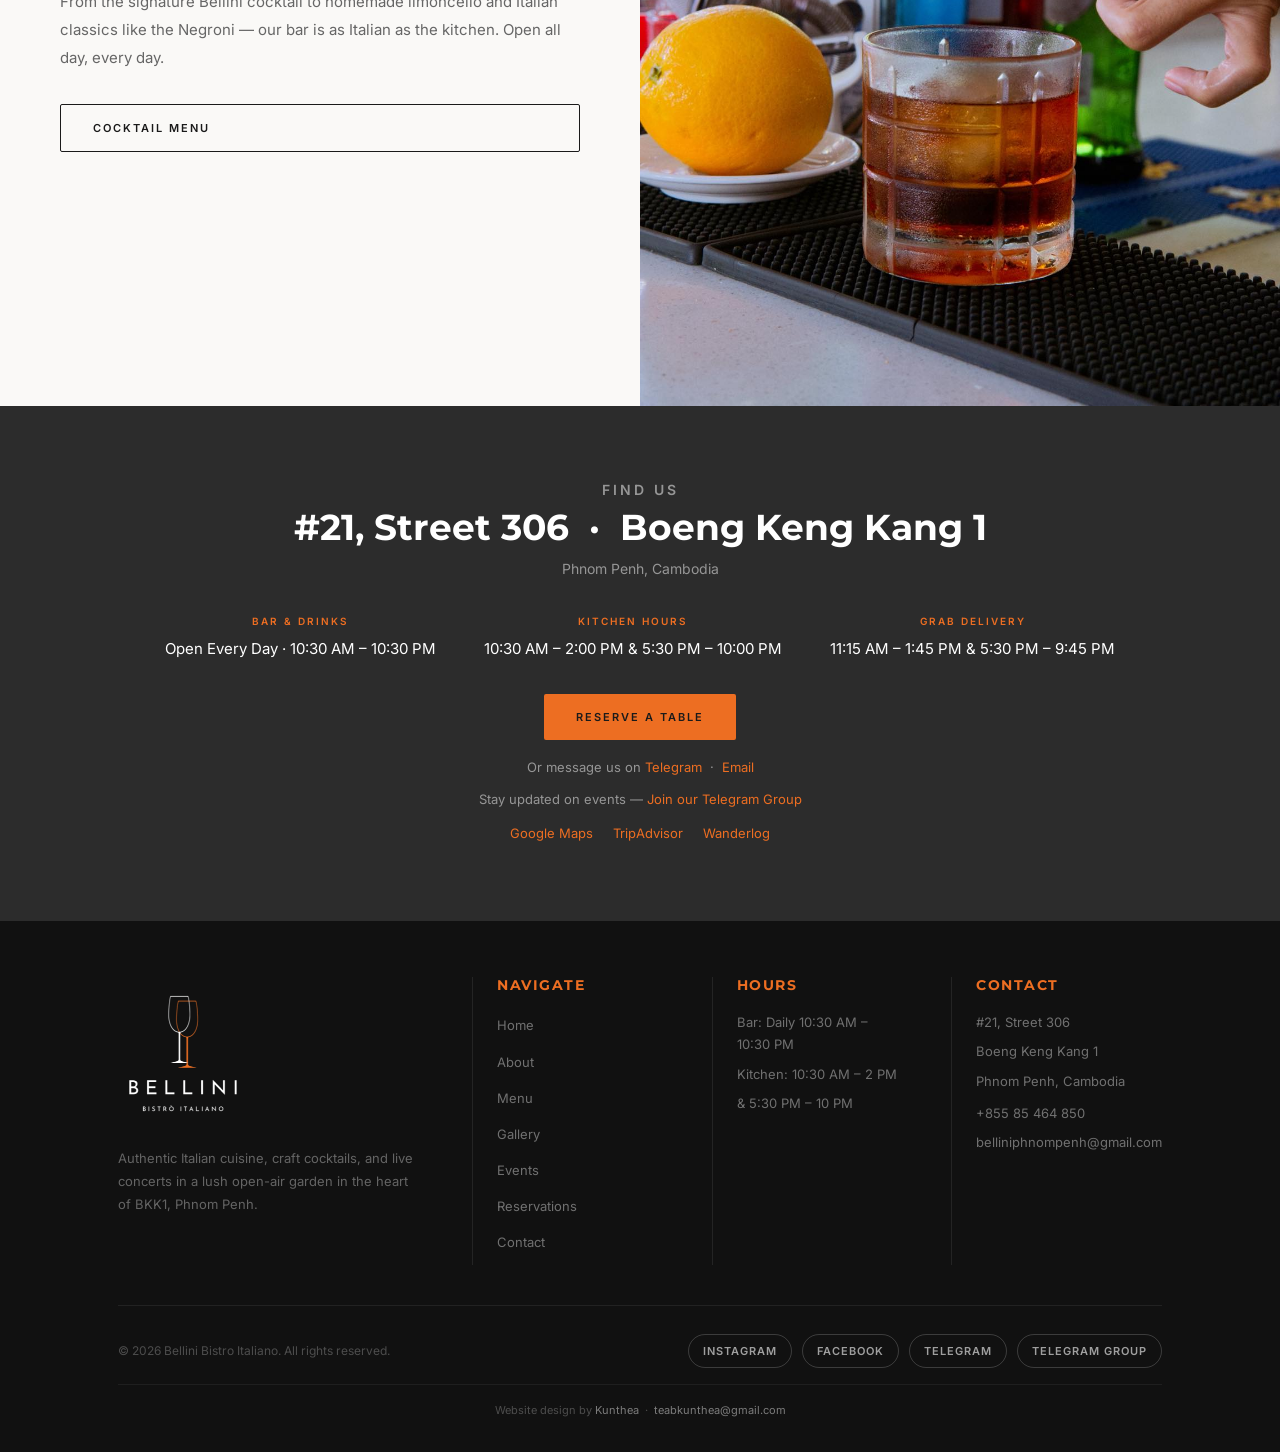
==== commit 104b510b: "Show only dish names on the homepage signature tiles The nine signature tiles carried a category, a " ====
--- a/index.html
+++ b/index.html
@@ -158,7 +158,6 @@
         <div class="sig-overlay">
           <div class="sig-category">Pasta</div>
           <div class="sig-name">Carbonara</div>
-          <div class="sig-desc">Guanciale, egg yolk, Pecorino Romano. The Roman classic, done properly.</div>
         </div>
       </div>
       <div class="sig-item">
@@ -166,7 +165,6 @@
         <div class="sig-overlay">
           <div class="sig-category">Dessert</div>
           <div class="sig-name">Tiramisù</div>
-          <div class="sig-desc">Made in-house. Mascarpone, espresso, Savoiardi. No shortcuts.</div>
         </div>
       </div>
       <div class="sig-item">
@@ -174,7 +172,6 @@
         <div class="sig-overlay">
           <div class="sig-category">Coffee</div>
           <div class="sig-name">Italian Espresso</div>
-          <div class="sig-desc">Real Italian roast, pulled properly. The way it should taste.</div>
         </div>
       </div>
       <div class="sig-item">
@@ -182,7 +179,6 @@
         <div class="sig-overlay">
           <div class="sig-category">Digestivo</div>
           <div class="sig-name">Limoncello</div>
-          <div class="sig-desc">Homemade. Ice cold. The only way to end a meal at Bellini.</div>
         </div>
       </div>
       <div class="sig-item">
@@ -190,7 +186,6 @@
         <div class="sig-overlay">
           <div class="sig-category">Cocktail</div>
           <div class="sig-name">Spritz</div>
-          <div class="sig-desc">Aperol, Campari, or homemade limoncello with Prosecco and soda. The Italian aperitivo, every afternoon at Bellini.</div>
         </div>
       </div>
       <div class="sig-item">
@@ -198,7 +193,6 @@
         <div class="sig-overlay">
           <div class="sig-category">Cocktail</div>
           <div class="sig-name">Negroni</div>
-          <div class="sig-desc">Gin, Campari, sweet vermouth. Stirred, not shaken. A Bellini staple.</div>
         </div>
       </div>
       <div class="sig-item">
@@ -206,7 +200,6 @@
         <div class="sig-overlay">
           <div class="sig-category">Vegetarian</div>
           <div class="sig-name">Mozzarella Caprese</div>
-          <div class="sig-desc">Fresh mozzarella, ripe tomatoes, basil, extra virgin olive oil.</div>
         </div>
       </div>
       <div class="sig-item">
@@ -214,7 +207,6 @@
         <div class="sig-overlay">
           <div class="sig-category">Pasta</div>
           <div class="sig-name">Lasagna</div>
-          <div class="sig-desc">Pasta layers with béchamel and ragù sauce, baked in the pan.</div>
         </div>
       </div>
       <div class="sig-item">
@@ -222,7 +214,6 @@
         <div class="sig-overlay">
           <div class="sig-category">Tapas</div>
           <div class="sig-name">Diavola</div>
-          <div class="sig-desc">Spicy pan-fried shrimps in a fiery sauce.</div>
         </div>
       </div>
     </div>
--- a/style.css
+++ b/style.css
@@ -151,7 +151,7 @@
 .menu-nav-inner::-webkit-scrollbar { display:none; }
 .menu-tab { padding:18px 24px; font-size:12px; font-weight:600; letter-spacing:1.5px; text-transform:uppercase; color:var(--text-muted); border-bottom:2px solid transparent; cursor:pointer; white-space:nowrap; transition:all .2s; text-decoration:none; display:block; }
 .menu-tab:hover, .menu-tab.active { color:var(--gold); border-bottom-color:var(--gold); }
-.menu-category { padding:64px 0; border-bottom:1px solid var(--border); }
+.menu-category { padding:64px 0; border-bottom:1px solid var(--border); scroll-margin-top:150px; }
 .menu-category:last-child { border-bottom:none; }
 .menu-category h2 { font-size:30px; margin-bottom:8px; color:var(--dark); }
 .menu-category .cat-note { font-size:13px; color:var(--text-muted); margin-bottom:40px; font-style:italic; }
@@ -270,11 +270,26 @@
   .page-banner { padding:32px 24px; }
   .page-banner h1 { font-size:34px; }
   .menu-nav-inner { padding:0 24px; }
+  /* the 6 category tabs scroll sideways below ~920px and the scrollbar is
+     hidden, so fade the right edge to show there is more to the right */
+  .menu-nav::after {
+    content:'';
+    position:absolute;
+    top:0; right:0; bottom:0;
+    width:56px;
+    background:linear-gradient(to right, rgba(255,255,255,0), #fff 70%);
+    pointer-events:none;
+    opacity:1;
+    transition:opacity .2s;
+  }
+  .menu-nav.at-end::after { opacity:0; }
   .stats-inner { flex-wrap:wrap; }
   .stat-item { border-right:none; border-bottom:1px solid rgba(255,255,255,0.08); width:50%; }
 }
 @media (max-width:600px) {
-  .hero h1 { font-size:36px; }
+  /* fluid so "Where Italy Meets" stays on one line down to ~320px,
+     Montserrat is wider than the old Playfair Display */
+  .hero h1 { font-size:clamp(24px, 8.6vw, 36px); }
   .full-photo .overlay-content h2 { font-size:32px; }
   .gallery-grid { grid-template-columns:1fr; }
   .events-gallery { grid-template-columns:repeat(2,1fr); }
@@ -296,9 +311,18 @@
 .sig-overlay { position:absolute; inset:0; background:linear-gradient(to bottom, rgba(0,0,0,0.1) 0%, rgba(0,0,0,0.75) 100%); display:flex; flex-direction:column; justify-content:flex-end; padding:24px; }
 .sig-category { font-size:10px; letter-spacing:0.14em; text-transform:uppercase; color:var(--gold); font-weight:600; margin-bottom:8px; }
 .sig-name { font-family:'Montserrat',sans-serif; font-size:20px; color:#fff; margin-bottom:6px; }
-.sig-desc { font-size:12px; color:rgba(255,255,255,0.7); line-height:1.6; }
 
 /* ── EVENT RESERVATION BLOCK ── */
 .event-res-block { background:var(--cream); padding:72px 0; text-align:center; }
 .event-res-block h2 { font-family:'Montserrat',sans-serif; font-size:36px; color:var(--dark); margin-bottom:16px; }
 .event-res-block p { font-size:15px; color:var(--text); max-width:560px; margin:0 auto 32px; line-height:1.8; }
+
+/* ── SIGNATURE TILES ON PHONES ──
+   The grid stays 3 across, so each tile is only ~108px wide. This block
+   must stay at the end of the file: the .sig-* base rules are declared
+   below the other media queries, and media queries add no specificity. */
+@media (max-width:600px) {
+  .sig-overlay { padding:12px; }
+  .sig-category { font-size:9px; letter-spacing:0.1em; margin-bottom:4px; }
+  .sig-name { font-size:14px; margin-bottom:0; }
+}
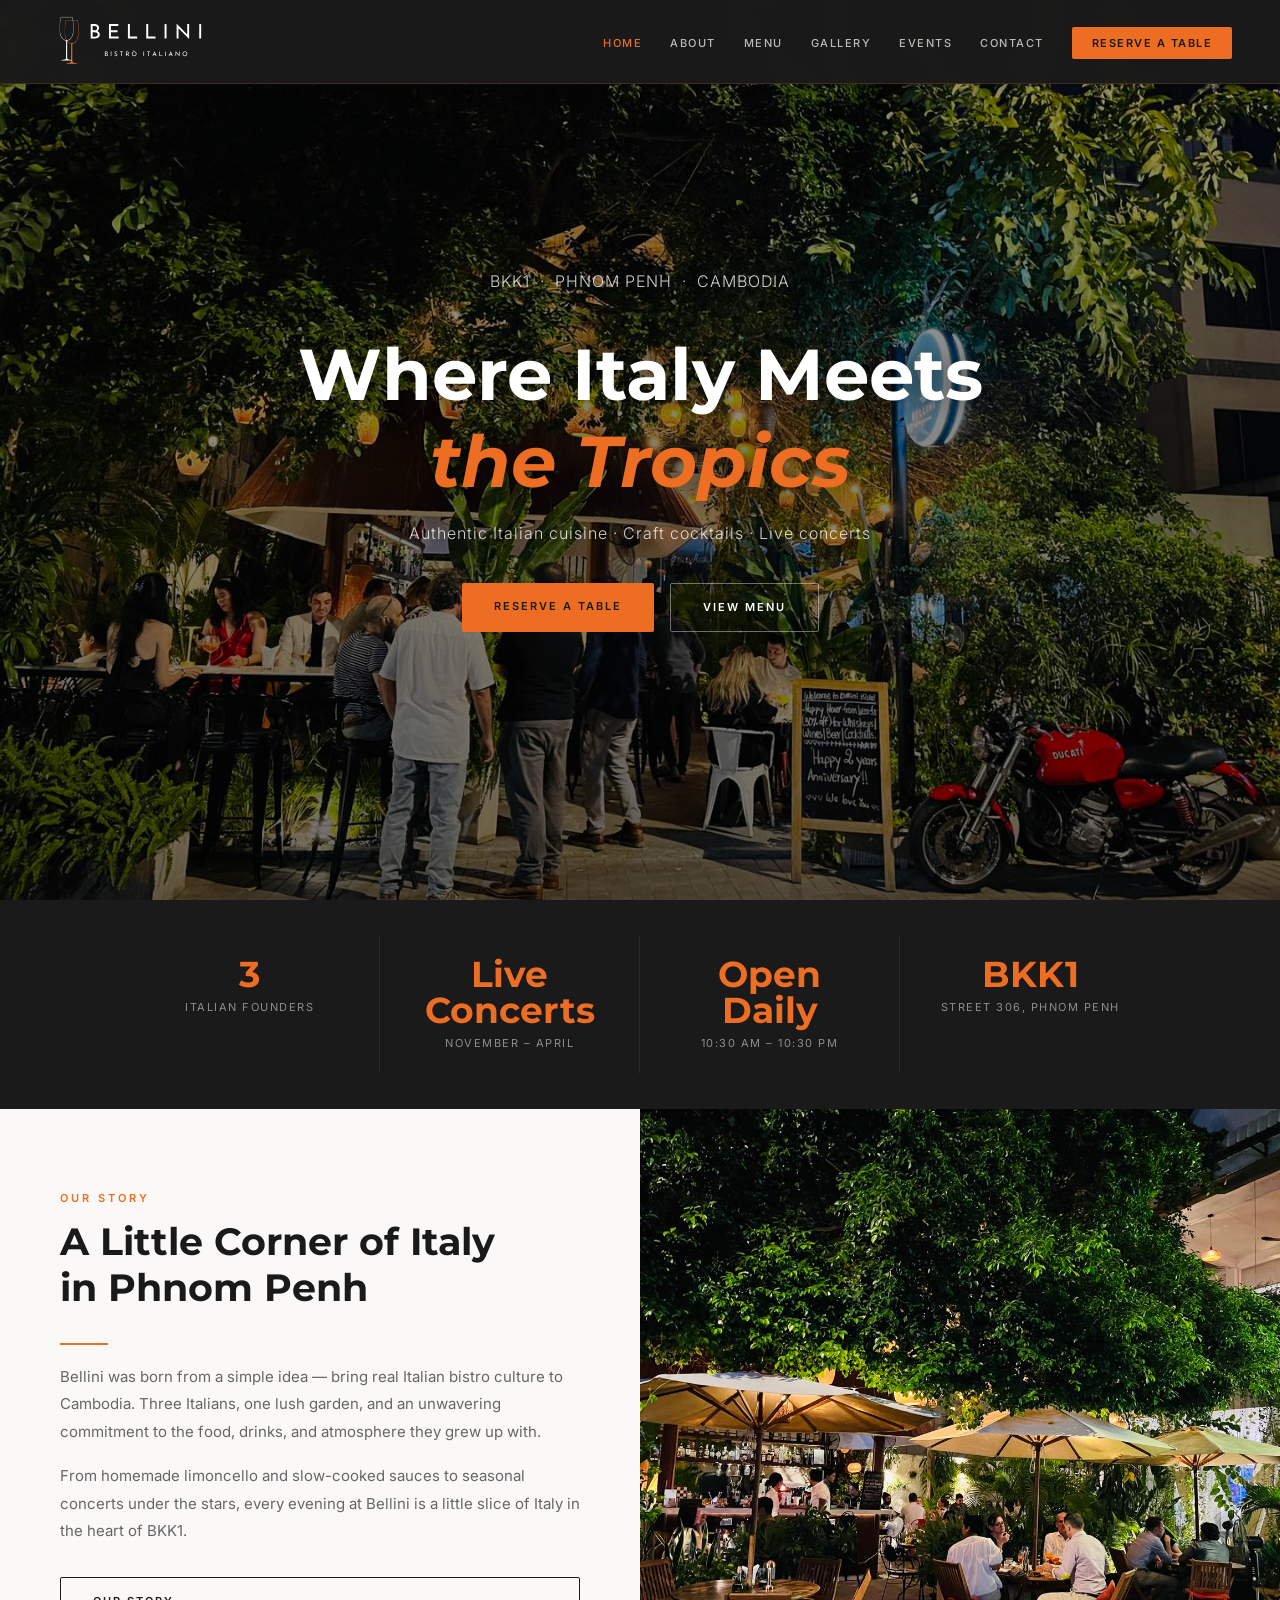
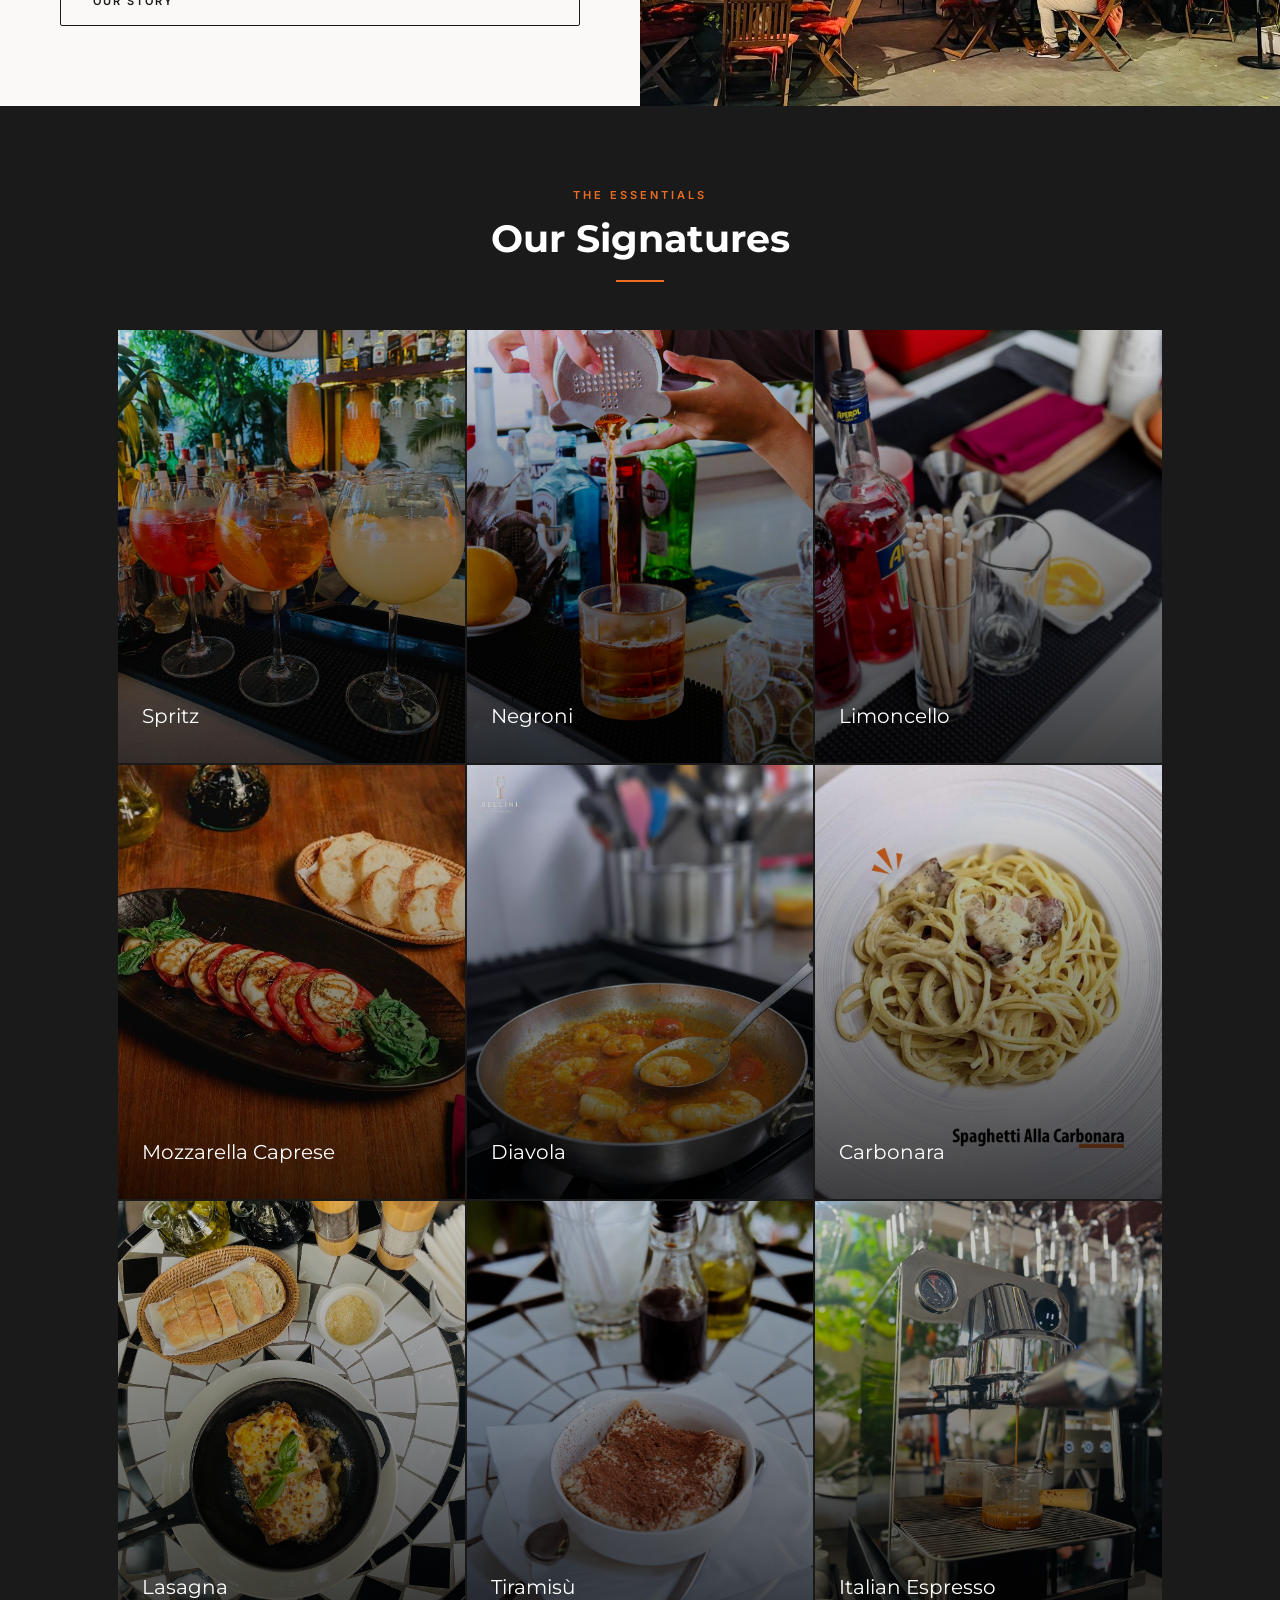
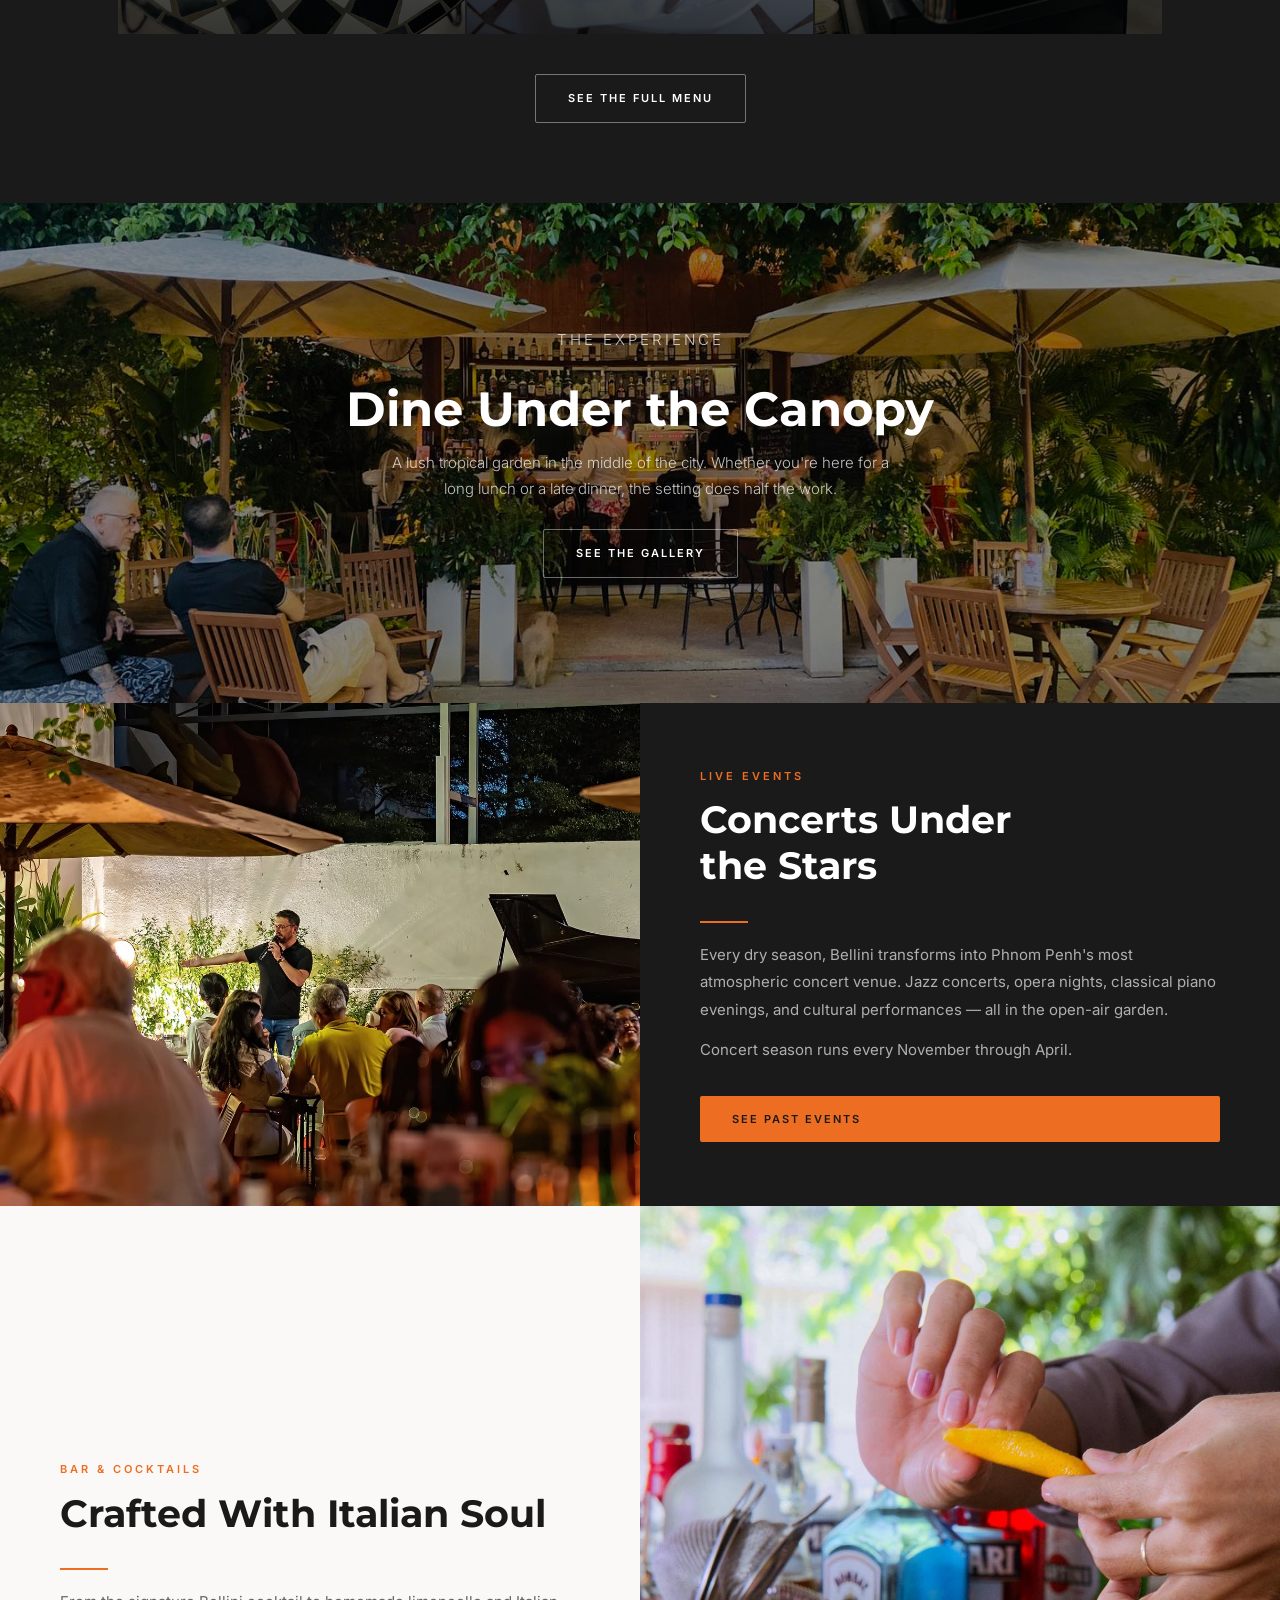
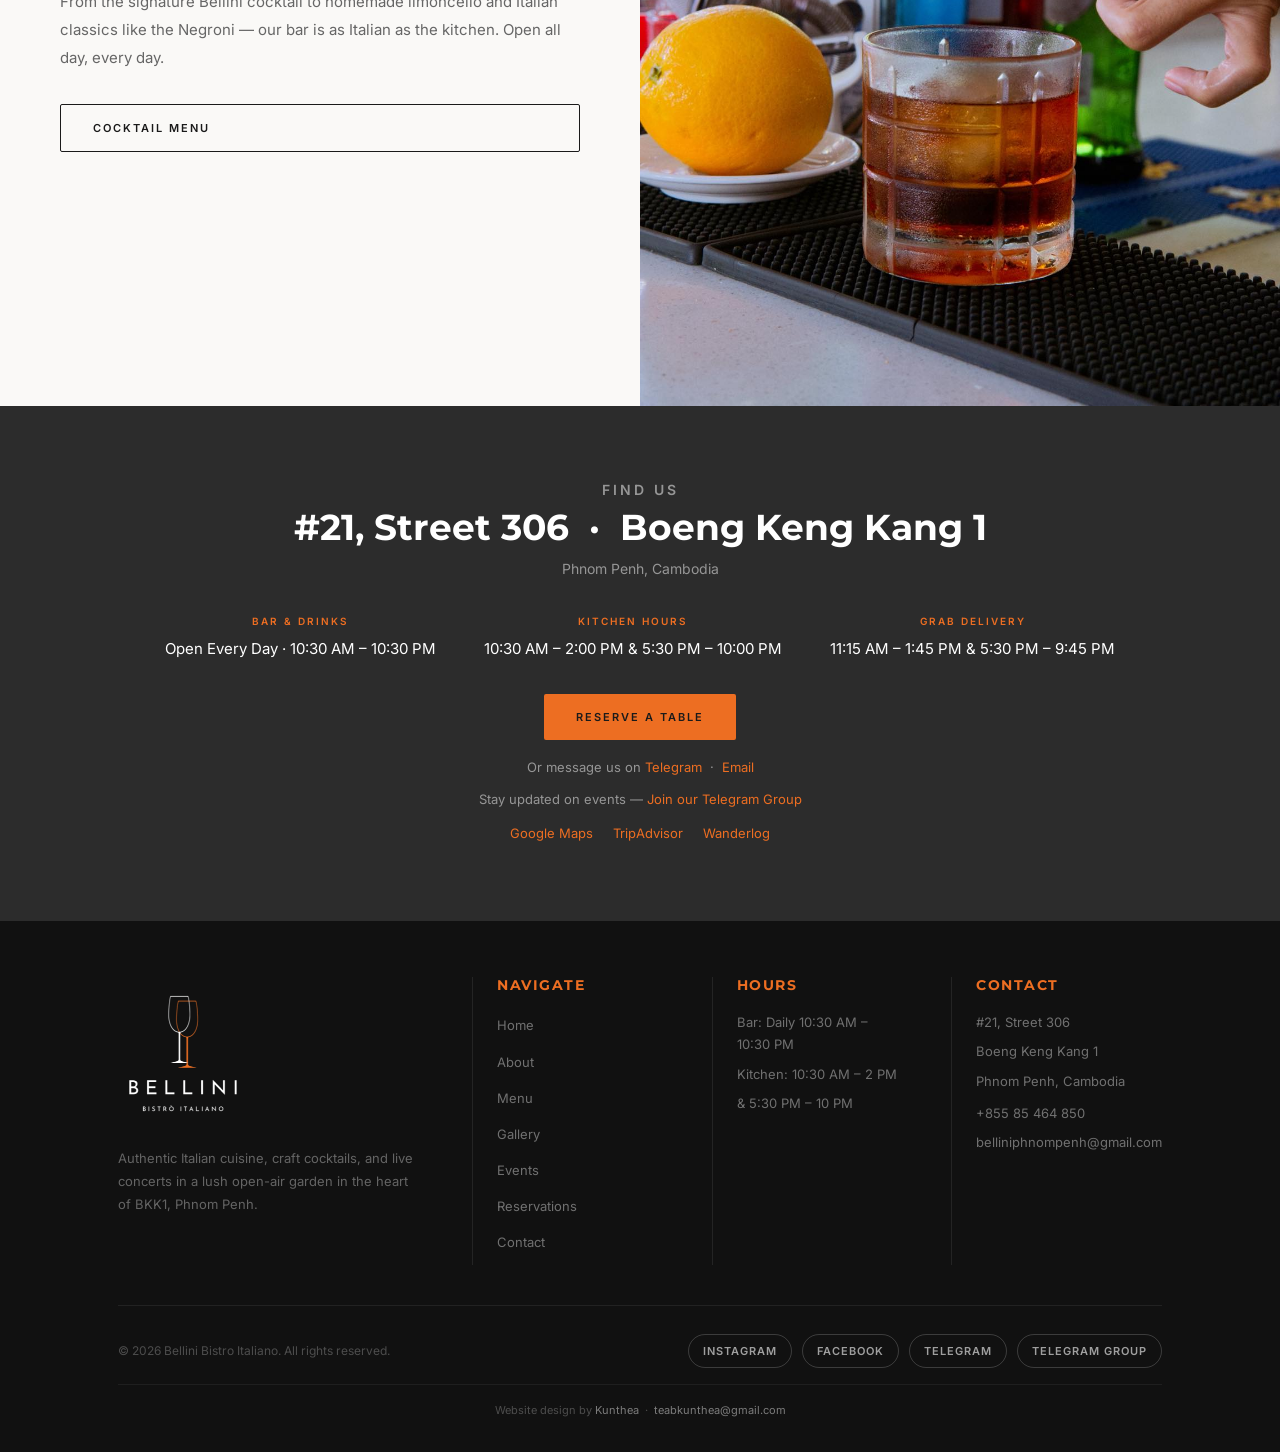
==== commit 35d45ac8: "Drop category labels and reorder signatures to meal order Tiles now show the dish name only, and run" ====
--- a/index.html
+++ b/index.html
@@ -154,66 +154,57 @@
     <div class="divider" style="margin:18px auto;"></div>
     <div class="signatures-grid">
       <div class="sig-item">
+        <img loading="lazy" src="images/sig-spritz.jpg" alt="Spritz cocktails at Bellini bar"/>
+        <div class="sig-overlay">
+          <div class="sig-name">Spritz</div>
+        </div>
+      </div>
+      <div class="sig-item">
+        <img loading="lazy" src="images/sig-negroni.jpg" alt="Negroni being prepared at Bellini"/>
+        <div class="sig-overlay">
+          <div class="sig-name">Negroni</div>
+        </div>
+      </div>
+      <div class="sig-item">
+        <img loading="lazy" src="images/sig-limoncello.jpg" alt="Limoncello at Bellini"/>
+        <div class="sig-overlay">
+          <div class="sig-name">Limoncello</div>
+        </div>
+      </div>
+      <div class="sig-item">
+        <img loading="lazy" src="images/sig-caprese.jpg" alt="Mozzarella Caprese at Bellini"/>
+        <div class="sig-overlay">
+          <div class="sig-name">Mozzarella Caprese</div>
+        </div>
+      </div>
+      <div class="sig-item">
+        <img loading="lazy" src="images/prawn-diavola.jpg" alt="Prawn Diavola in cast iron pan at Bellini" style="object-position:center 70%;"/>
+        <div class="sig-overlay">
+          <div class="sig-name">Diavola</div>
+        </div>
+      </div>
+      <div class="sig-item">
         <img loading="lazy" src="images/sig-carbonara.jpg" alt="Spaghetti alla Carbonara at Bellini"/>
         <div class="sig-overlay">
-          <div class="sig-category">Pasta</div>
           <div class="sig-name">Carbonara</div>
         </div>
       </div>
       <div class="sig-item">
+        <img loading="lazy" src="images/lasagna-top.jpg" alt="Lasagne in cast iron skillet at Bellini, overhead view"/>
+        <div class="sig-overlay">
+          <div class="sig-name">Lasagna</div>
+        </div>
+      </div>
+      <div class="sig-item">
         <img loading="lazy" src="images/sig-tiramisu.jpg" alt="Tiramisù at Bellini"/>
         <div class="sig-overlay">
-          <div class="sig-category">Dessert</div>
           <div class="sig-name">Tiramisù</div>
         </div>
       </div>
       <div class="sig-item">
         <img loading="lazy" src="images/sig-espresso.jpg" alt="Italian espresso being pulled at Bellini"/>
         <div class="sig-overlay">
-          <div class="sig-category">Coffee</div>
           <div class="sig-name">Italian Espresso</div>
-        </div>
-      </div>
-      <div class="sig-item">
-        <img loading="lazy" src="images/sig-limoncello.jpg" alt="Limoncello at Bellini"/>
-        <div class="sig-overlay">
-          <div class="sig-category">Digestivo</div>
-          <div class="sig-name">Limoncello</div>
-        </div>
-      </div>
-      <div class="sig-item">
-        <img loading="lazy" src="images/sig-spritz.jpg" alt="Spritz cocktails at Bellini bar"/>
-        <div class="sig-overlay">
-          <div class="sig-category">Cocktail</div>
-          <div class="sig-name">Spritz</div>
-        </div>
-      </div>
-      <div class="sig-item">
-        <img loading="lazy" src="images/sig-negroni.jpg" alt="Negroni being prepared at Bellini"/>
-        <div class="sig-overlay">
-          <div class="sig-category">Cocktail</div>
-          <div class="sig-name">Negroni</div>
-        </div>
-      </div>
-      <div class="sig-item">
-        <img loading="lazy" src="images/sig-caprese.jpg" alt="Mozzarella Caprese at Bellini"/>
-        <div class="sig-overlay">
-          <div class="sig-category">Vegetarian</div>
-          <div class="sig-name">Mozzarella Caprese</div>
-        </div>
-      </div>
-      <div class="sig-item">
-        <img loading="lazy" src="images/lasagna-top.jpg" alt="Lasagne in cast iron skillet at Bellini, overhead view"/>
-        <div class="sig-overlay">
-          <div class="sig-category">Pasta</div>
-          <div class="sig-name">Lasagna</div>
-        </div>
-      </div>
-      <div class="sig-item">
-        <img loading="lazy" src="images/prawn-diavola.jpg" alt="Prawn Diavola in cast iron pan at Bellini" style="object-position:center 70%;"/>
-        <div class="sig-overlay">
-          <div class="sig-category">Tapas</div>
-          <div class="sig-name">Diavola</div>
         </div>
       </div>
     </div>
--- a/style.css
+++ b/style.css
@@ -309,7 +309,6 @@
 .sig-item img { width:100%; height:100%; object-fit:cover; transition:transform .5s; }
 .sig-item:hover img { transform:scale(1.06); }
 .sig-overlay { position:absolute; inset:0; background:linear-gradient(to bottom, rgba(0,0,0,0.1) 0%, rgba(0,0,0,0.75) 100%); display:flex; flex-direction:column; justify-content:flex-end; padding:24px; }
-.sig-category { font-size:10px; letter-spacing:0.14em; text-transform:uppercase; color:var(--gold); font-weight:600; margin-bottom:8px; }
 .sig-name { font-family:'Montserrat',sans-serif; font-size:20px; color:#fff; margin-bottom:6px; }
 
 /* ── EVENT RESERVATION BLOCK ── */
@@ -323,6 +322,5 @@
    below the other media queries, and media queries add no specificity. */
 @media (max-width:600px) {
   .sig-overlay { padding:12px; }
-  .sig-category { font-size:9px; letter-spacing:0.1em; margin-bottom:4px; }
   .sig-name { font-size:14px; margin-bottom:0; }
 }
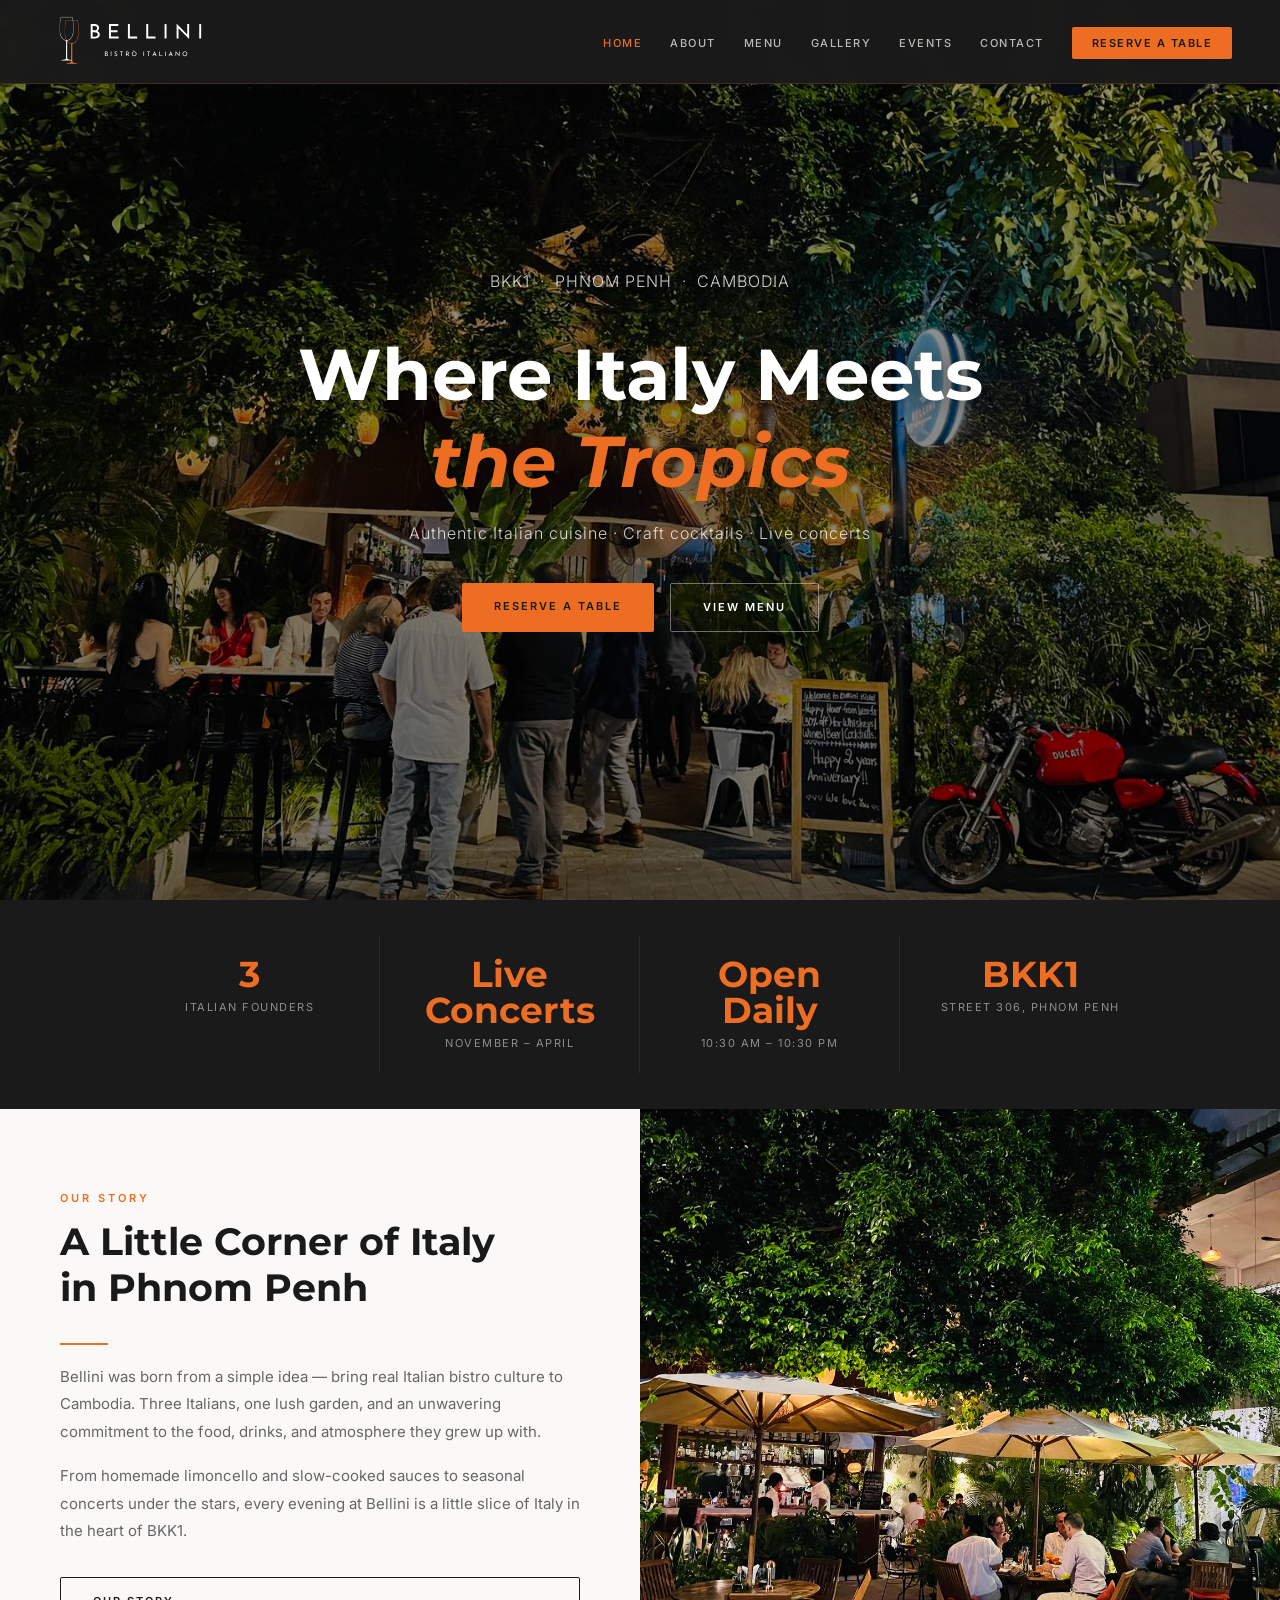
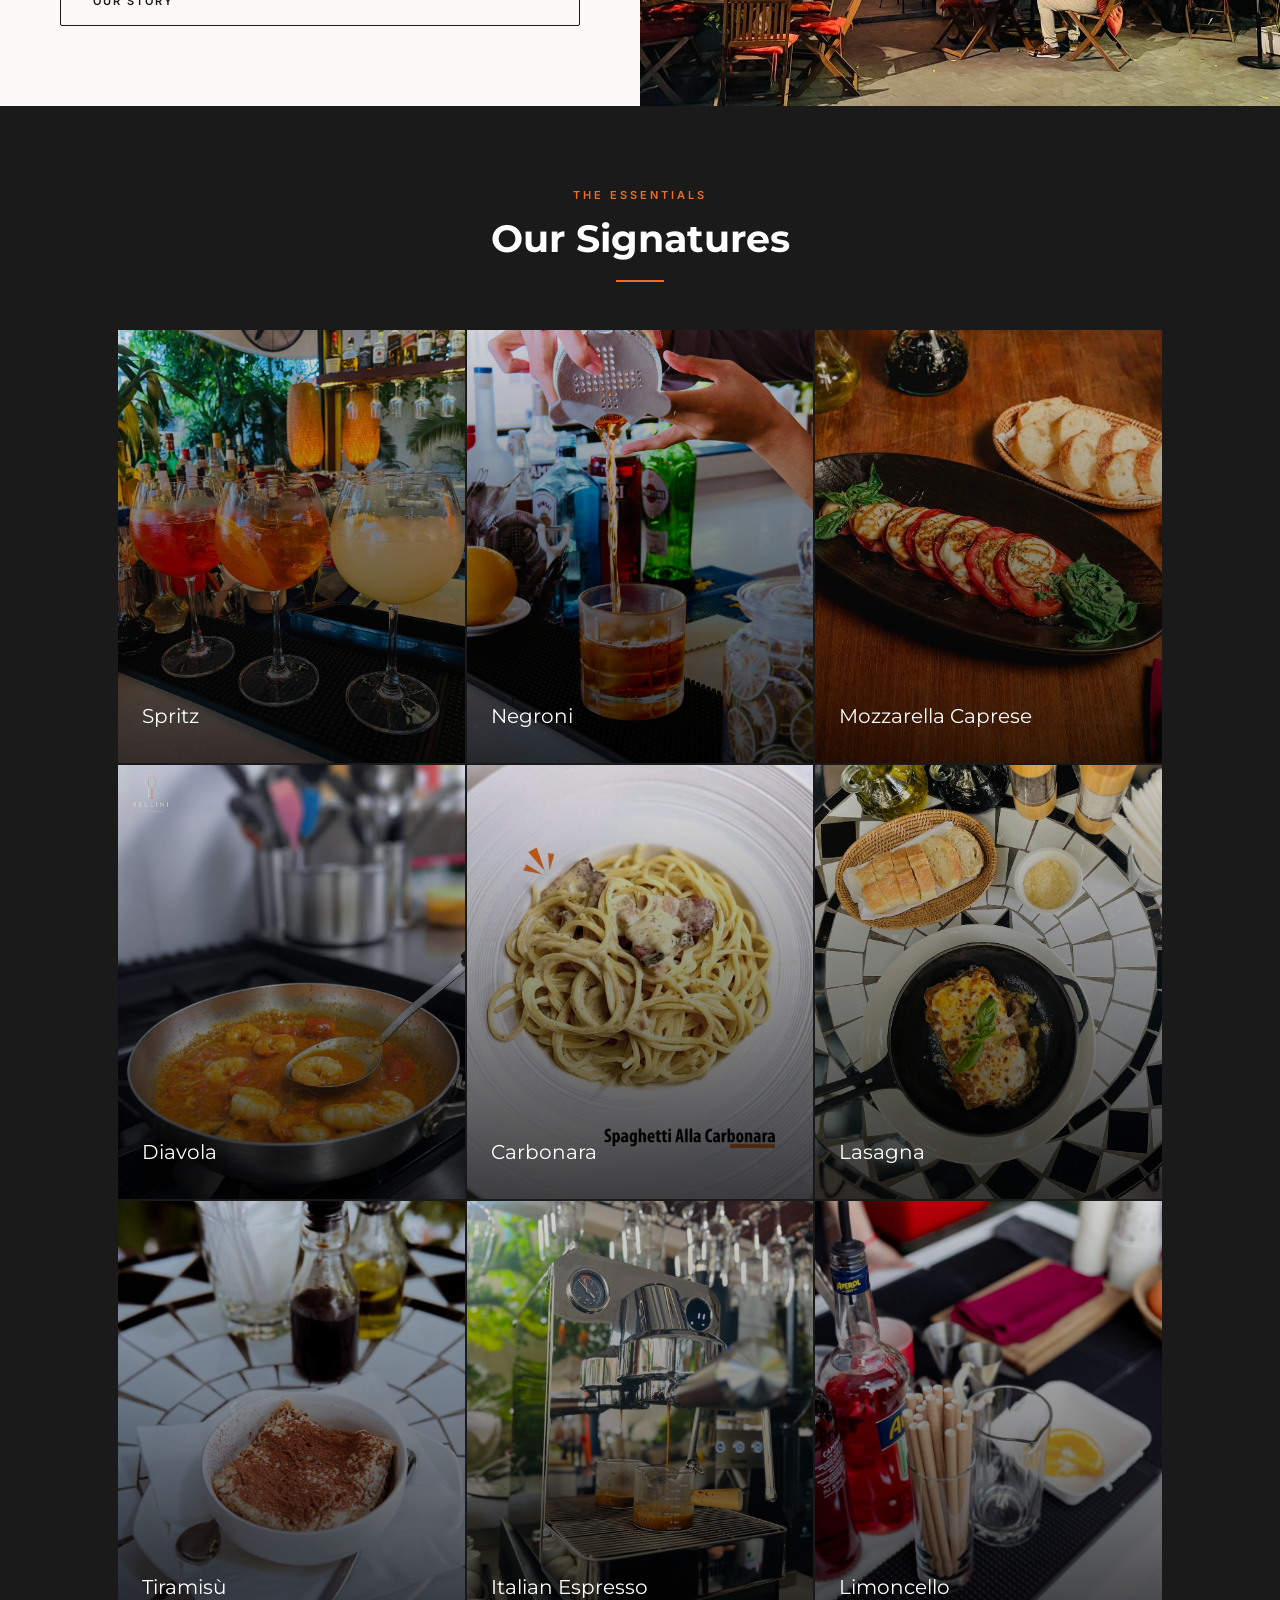
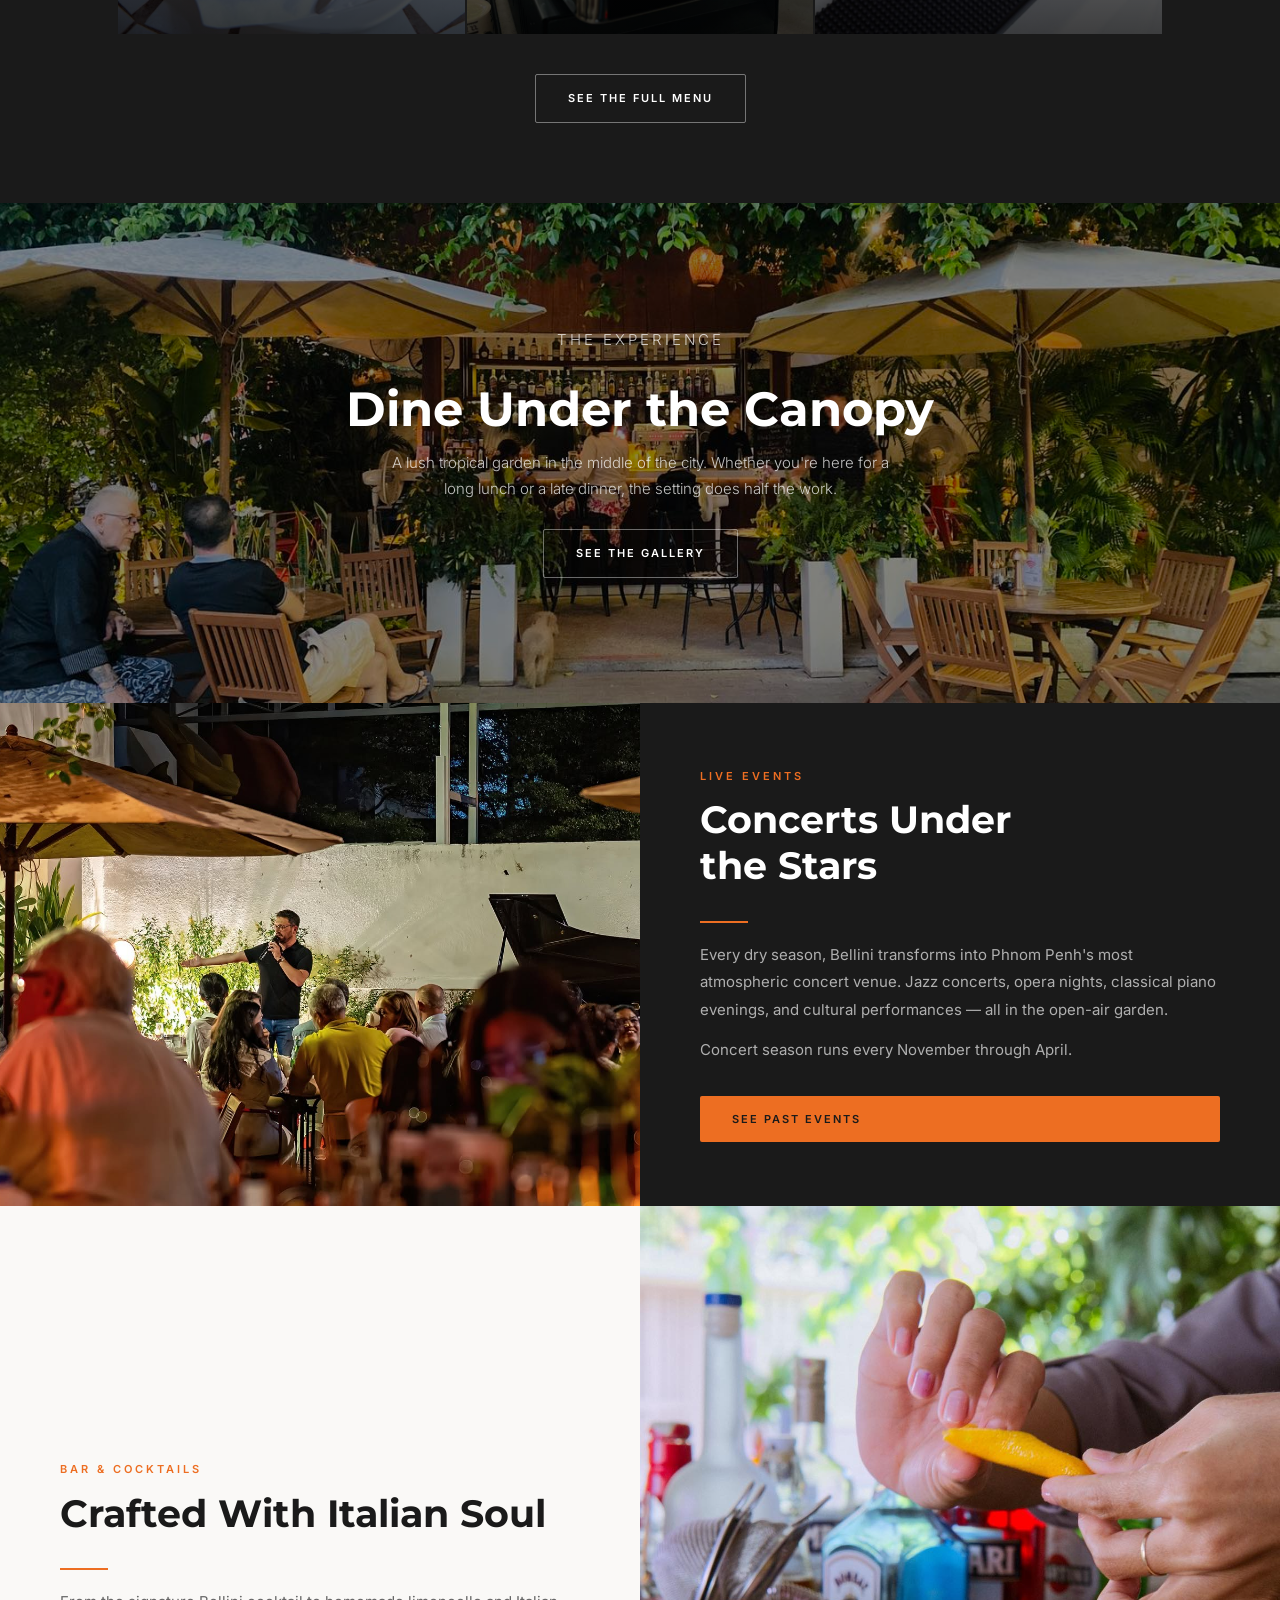
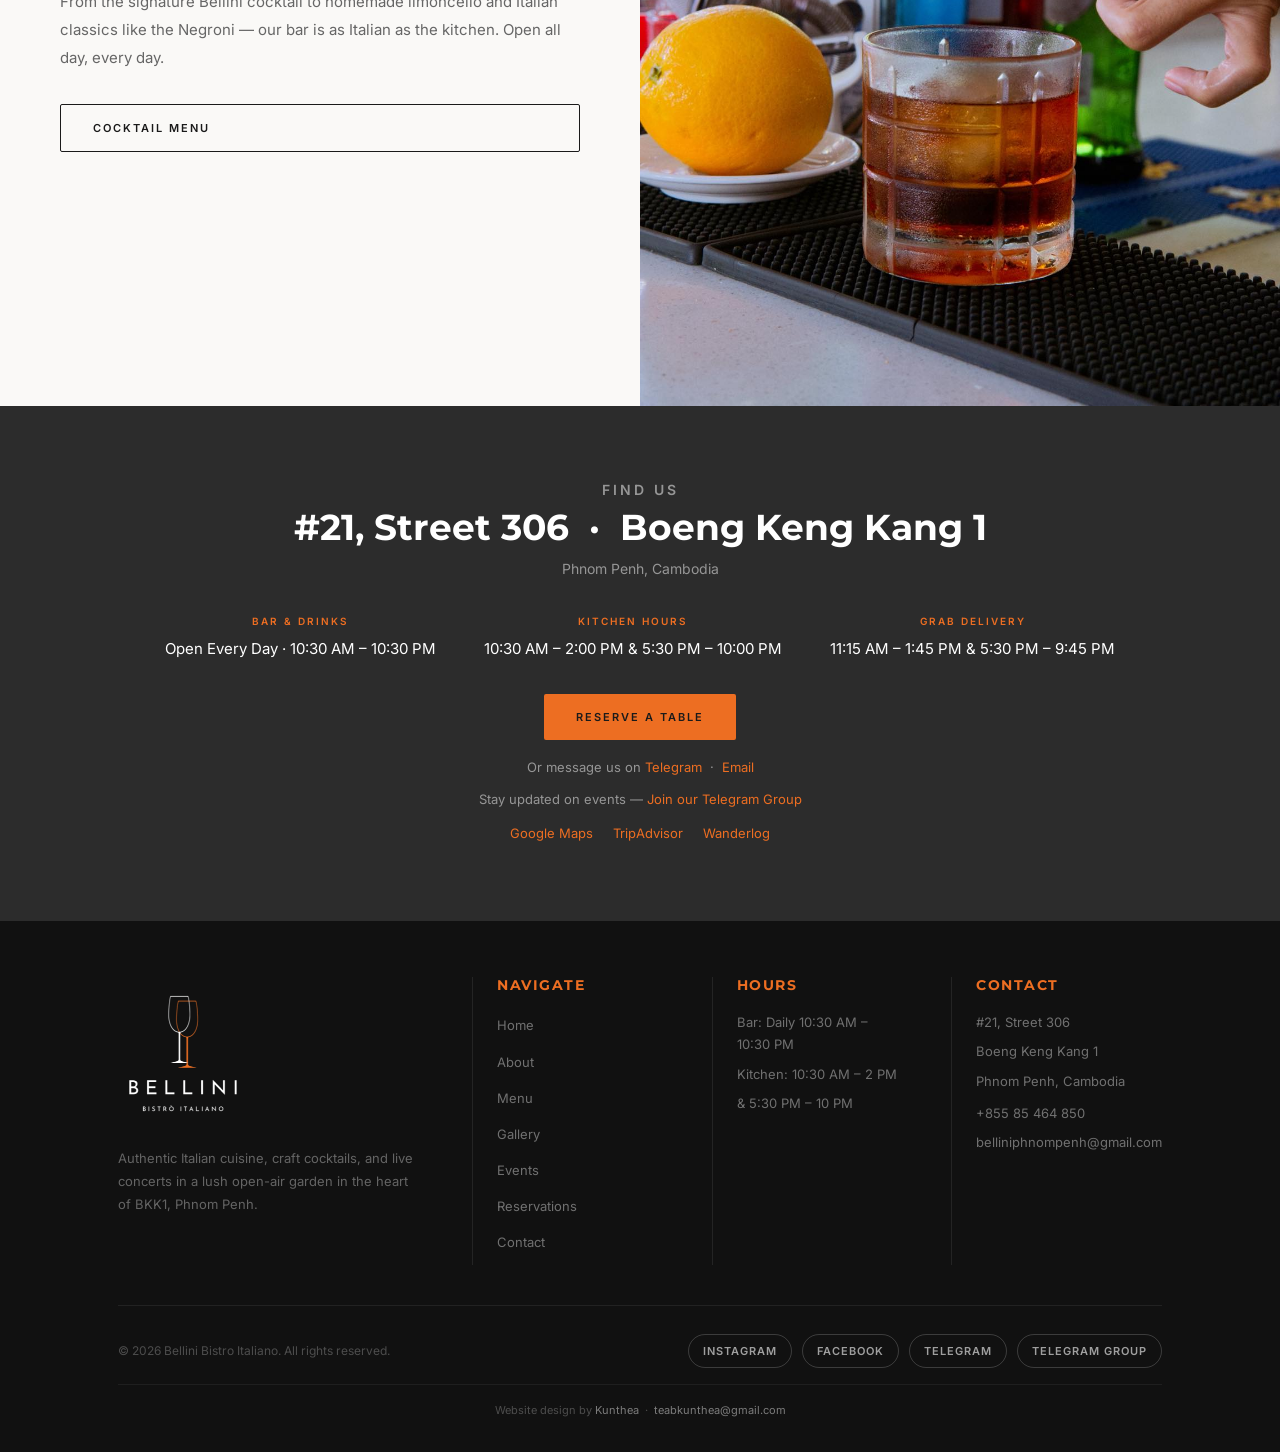
==== commit ae8cd89e: "Move Limoncello after the espresso Limoncello is a digestivo, so it closes the meal rather than open" ====
--- a/index.html
+++ b/index.html
@@ -166,45 +166,45 @@
         </div>
       </div>
       <div class="sig-item">
+        <img loading="lazy" src="images/sig-caprese.jpg" alt="Mozzarella Caprese at Bellini"/>
+        <div class="sig-overlay">
+          <div class="sig-name">Mozzarella Caprese</div>
+        </div>
+      </div>
+      <div class="sig-item">
+        <img loading="lazy" src="images/prawn-diavola.jpg" alt="Prawn Diavola in cast iron pan at Bellini" style="object-position:center 70%;"/>
+        <div class="sig-overlay">
+          <div class="sig-name">Diavola</div>
+        </div>
+      </div>
+      <div class="sig-item">
+        <img loading="lazy" src="images/sig-carbonara.jpg" alt="Spaghetti alla Carbonara at Bellini"/>
+        <div class="sig-overlay">
+          <div class="sig-name">Carbonara</div>
+        </div>
+      </div>
+      <div class="sig-item">
+        <img loading="lazy" src="images/lasagna-top.jpg" alt="Lasagne in cast iron skillet at Bellini, overhead view"/>
+        <div class="sig-overlay">
+          <div class="sig-name">Lasagna</div>
+        </div>
+      </div>
+      <div class="sig-item">
+        <img loading="lazy" src="images/sig-tiramisu.jpg" alt="Tiramisù at Bellini"/>
+        <div class="sig-overlay">
+          <div class="sig-name">Tiramisù</div>
+        </div>
+      </div>
+      <div class="sig-item">
+        <img loading="lazy" src="images/sig-espresso.jpg" alt="Italian espresso being pulled at Bellini"/>
+        <div class="sig-overlay">
+          <div class="sig-name">Italian Espresso</div>
+        </div>
+      </div>
+      <div class="sig-item">
         <img loading="lazy" src="images/sig-limoncello.jpg" alt="Limoncello at Bellini"/>
         <div class="sig-overlay">
           <div class="sig-name">Limoncello</div>
-        </div>
-      </div>
-      <div class="sig-item">
-        <img loading="lazy" src="images/sig-caprese.jpg" alt="Mozzarella Caprese at Bellini"/>
-        <div class="sig-overlay">
-          <div class="sig-name">Mozzarella Caprese</div>
-        </div>
-      </div>
-      <div class="sig-item">
-        <img loading="lazy" src="images/prawn-diavola.jpg" alt="Prawn Diavola in cast iron pan at Bellini" style="object-position:center 70%;"/>
-        <div class="sig-overlay">
-          <div class="sig-name">Diavola</div>
-        </div>
-      </div>
-      <div class="sig-item">
-        <img loading="lazy" src="images/sig-carbonara.jpg" alt="Spaghetti alla Carbonara at Bellini"/>
-        <div class="sig-overlay">
-          <div class="sig-name">Carbonara</div>
-        </div>
-      </div>
-      <div class="sig-item">
-        <img loading="lazy" src="images/lasagna-top.jpg" alt="Lasagne in cast iron skillet at Bellini, overhead view"/>
-        <div class="sig-overlay">
-          <div class="sig-name">Lasagna</div>
-        </div>
-      </div>
-      <div class="sig-item">
-        <img loading="lazy" src="images/sig-tiramisu.jpg" alt="Tiramisù at Bellini"/>
-        <div class="sig-overlay">
-          <div class="sig-name">Tiramisù</div>
-        </div>
-      </div>
-      <div class="sig-item">
-        <img loading="lazy" src="images/sig-espresso.jpg" alt="Italian espresso being pulled at Bellini"/>
-        <div class="sig-overlay">
-          <div class="sig-name">Italian Espresso</div>
         </div>
       </div>
     </div>
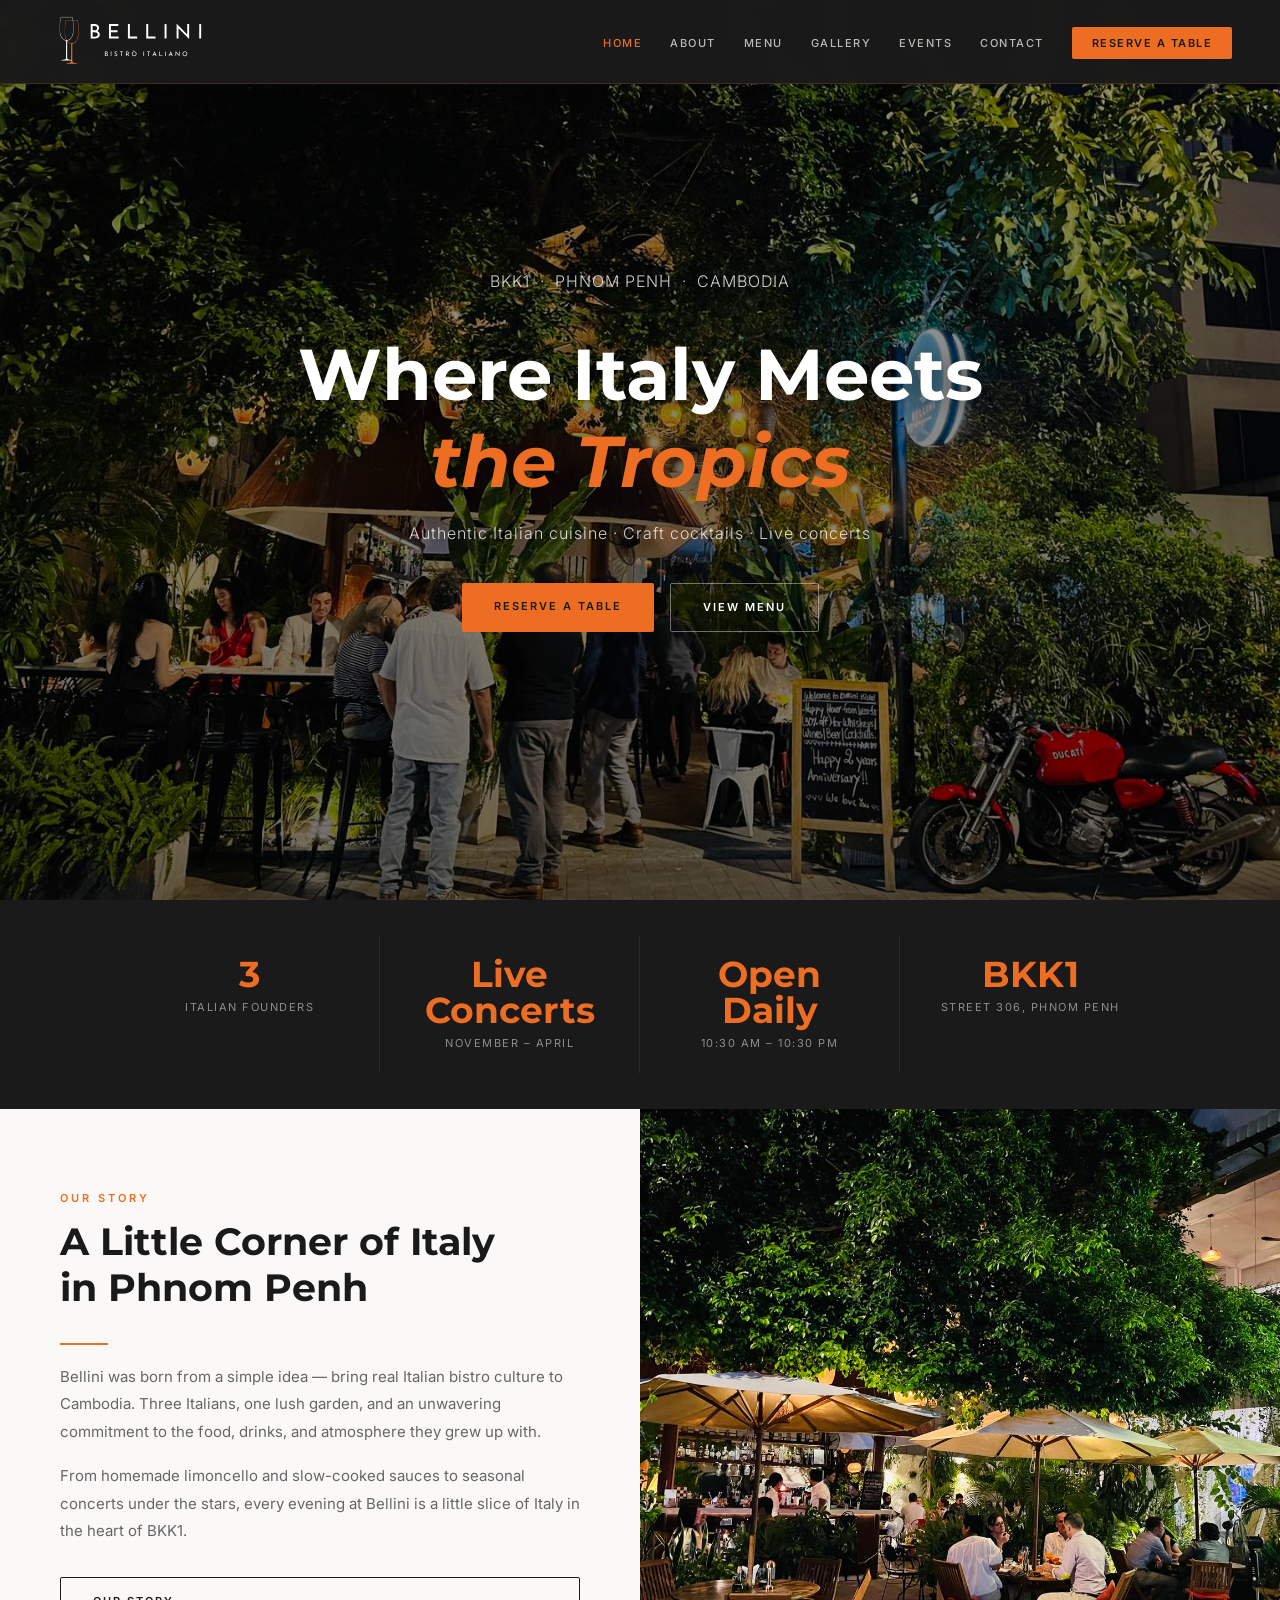
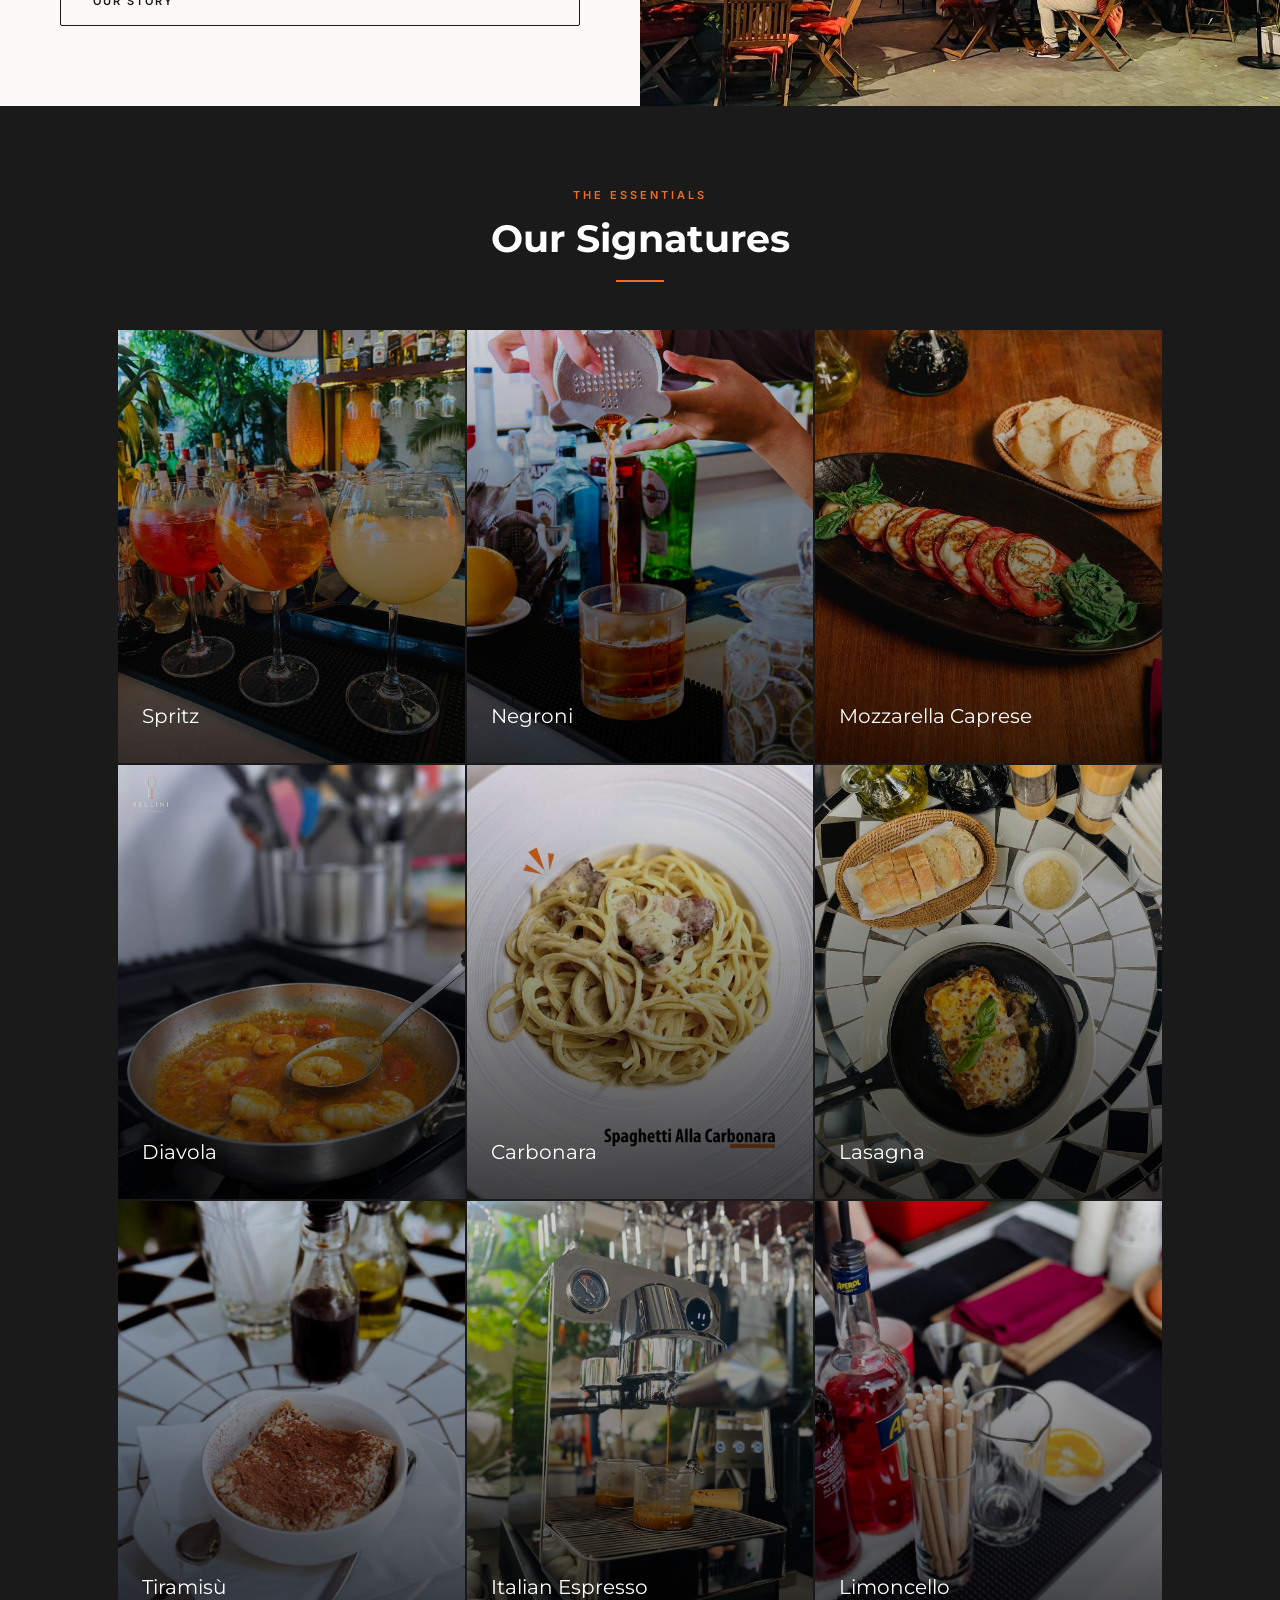
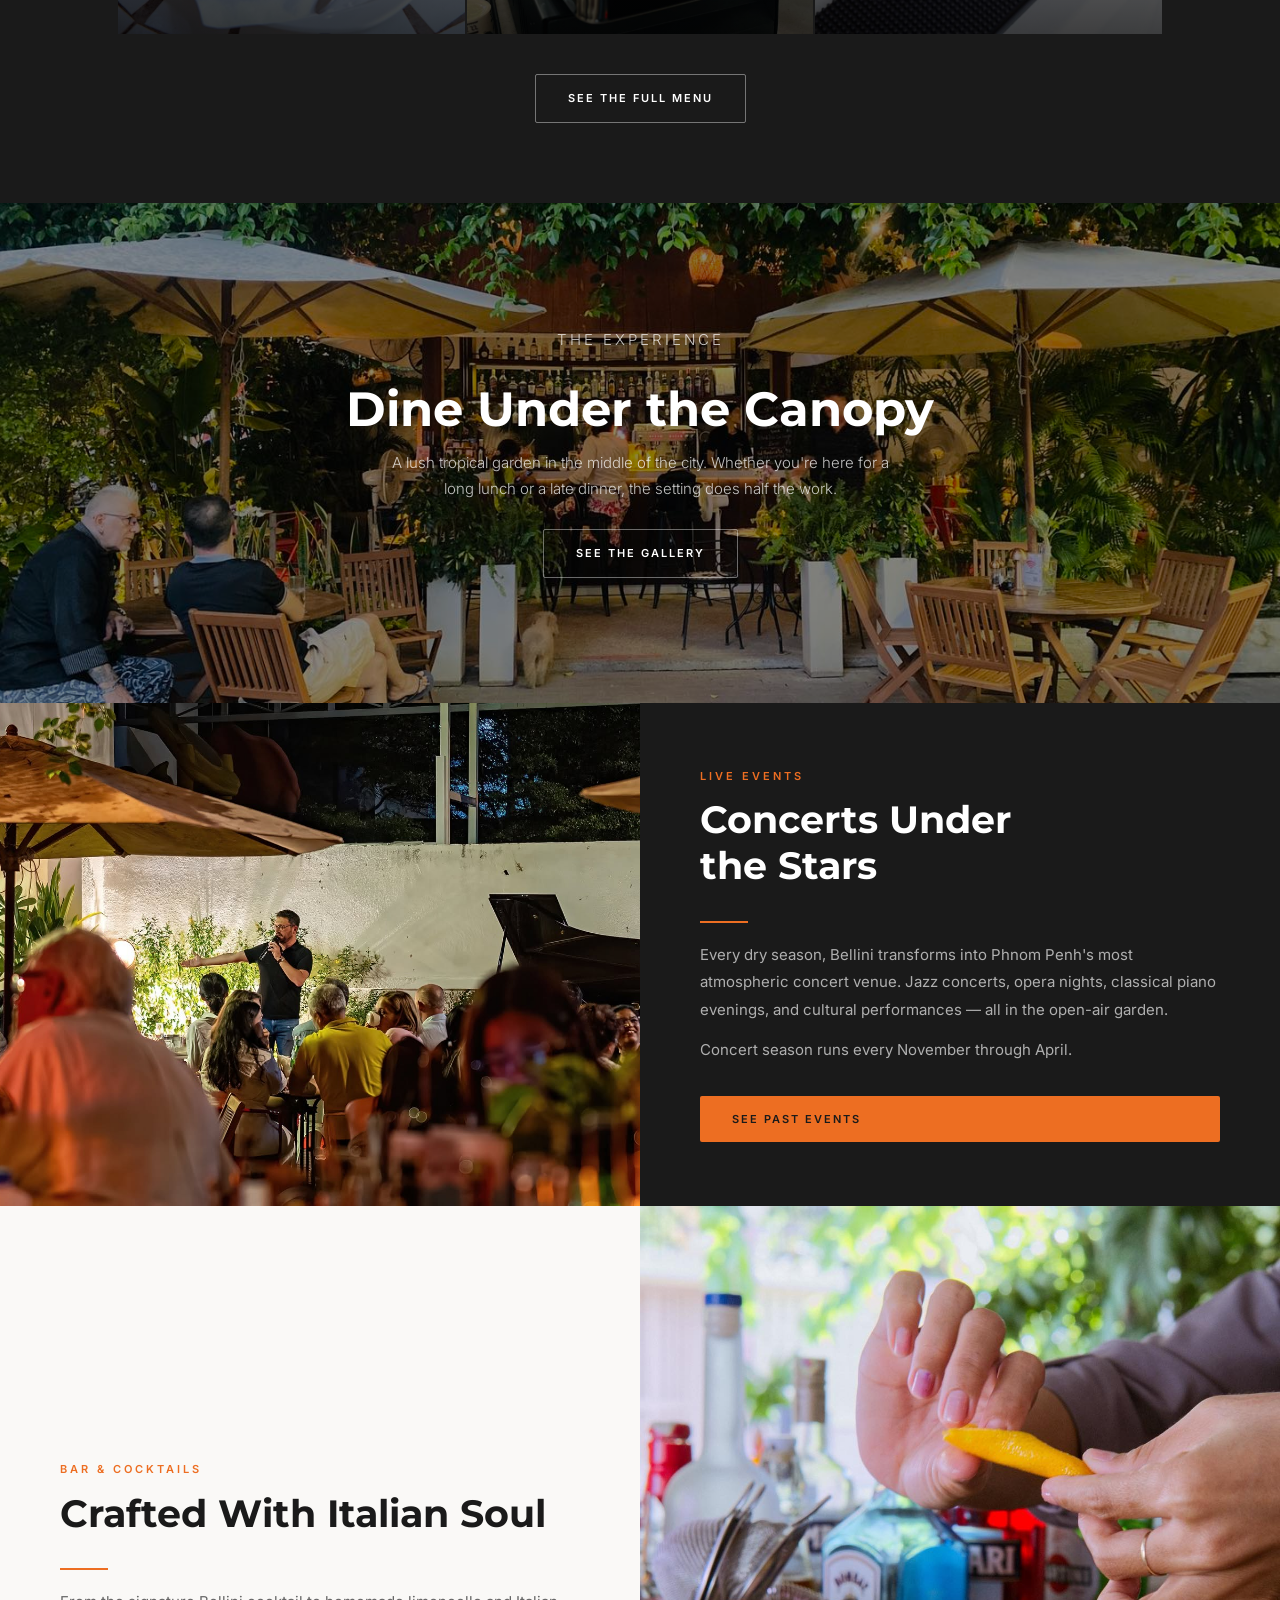
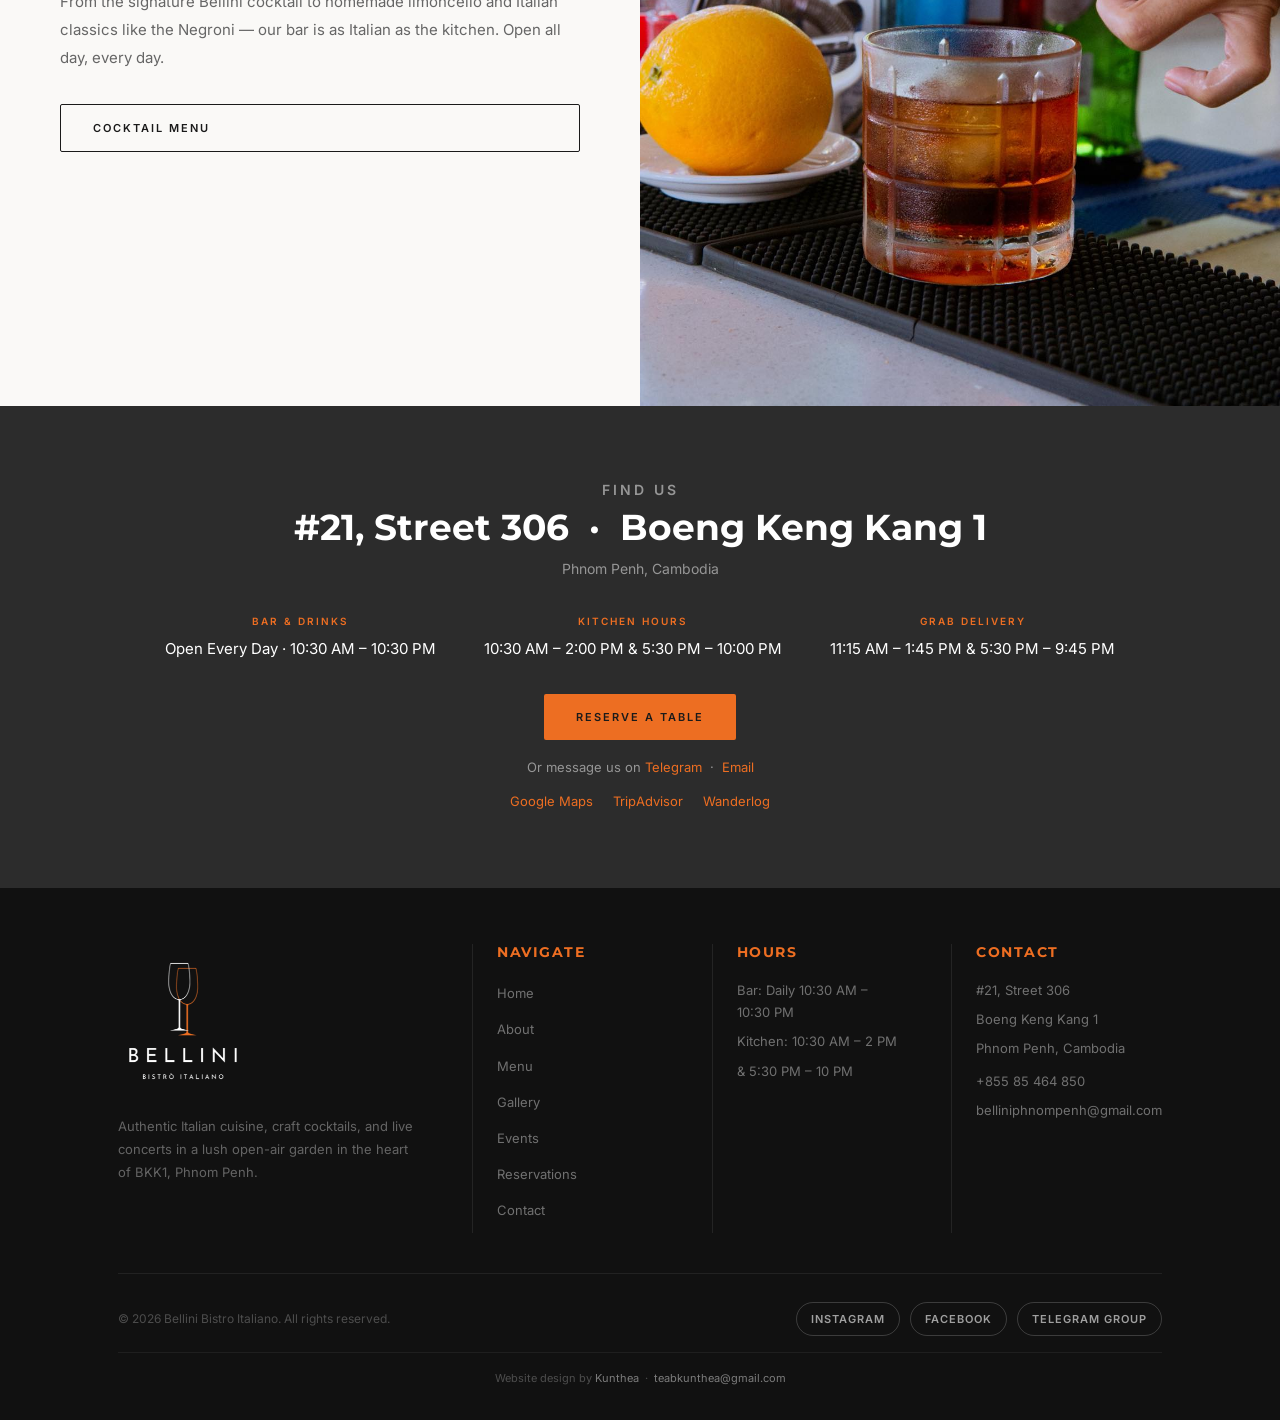
==== commit 16e1bb9a: "Stop repeating the same contact links on one page Contact links appeared twice on the same page: Ins" ====
--- a/index.html
+++ b/index.html
@@ -278,7 +278,6 @@
     </div>
     <a href="reservations.html" class="btn btn-gold">Reserve a Table</a>
     <p style="margin-top:16px; font-size:13px;">Or message us on <a href="https://t.me/+85585464850" style="color:var(--gold);">Telegram</a> &nbsp;·&nbsp; <a href="mailto:belliniphnompenh@gmail.com" style="color:var(--gold);">Email</a></p>
-    <p style="margin-top:10px; font-size:13px;">Stay updated on events — <a href="https://t.me/bellinicambodia" target="_blank" style="color:var(--gold);">Join our Telegram Group</a></p>
     <p style="margin-top:12px; font-size:13px; display:flex; gap:20px; justify-content:center; flex-wrap:wrap;">
       <a href="https://www.google.com/maps/search/Bellini+Bistro+Italiano+Phnom+Penh" target="_blank" style="color:var(--gold);">Google Maps</a>
       <a href="https://www.tripadvisor.com/Restaurant_Review-g293940-d27138714-Reviews-Bellini_Phnom_Penh-Phnom_Penh.html" target="_blank" style="color:var(--gold);">TripAdvisor</a>
@@ -341,7 +340,6 @@
       <div class="footer-social">
         <a href="https://www.instagram.com/bellinicambodia" target="_blank">Instagram</a>
         <a href="https://www.facebook.com/belliniphnompenh" target="_blank">Facebook</a>
-        <a href="https://t.me/+85585464850" target="_blank">Telegram</a>
         <a href="https://t.me/bellinicambodia" target="_blank">Telegram Group</a>
       </div>
     </div>
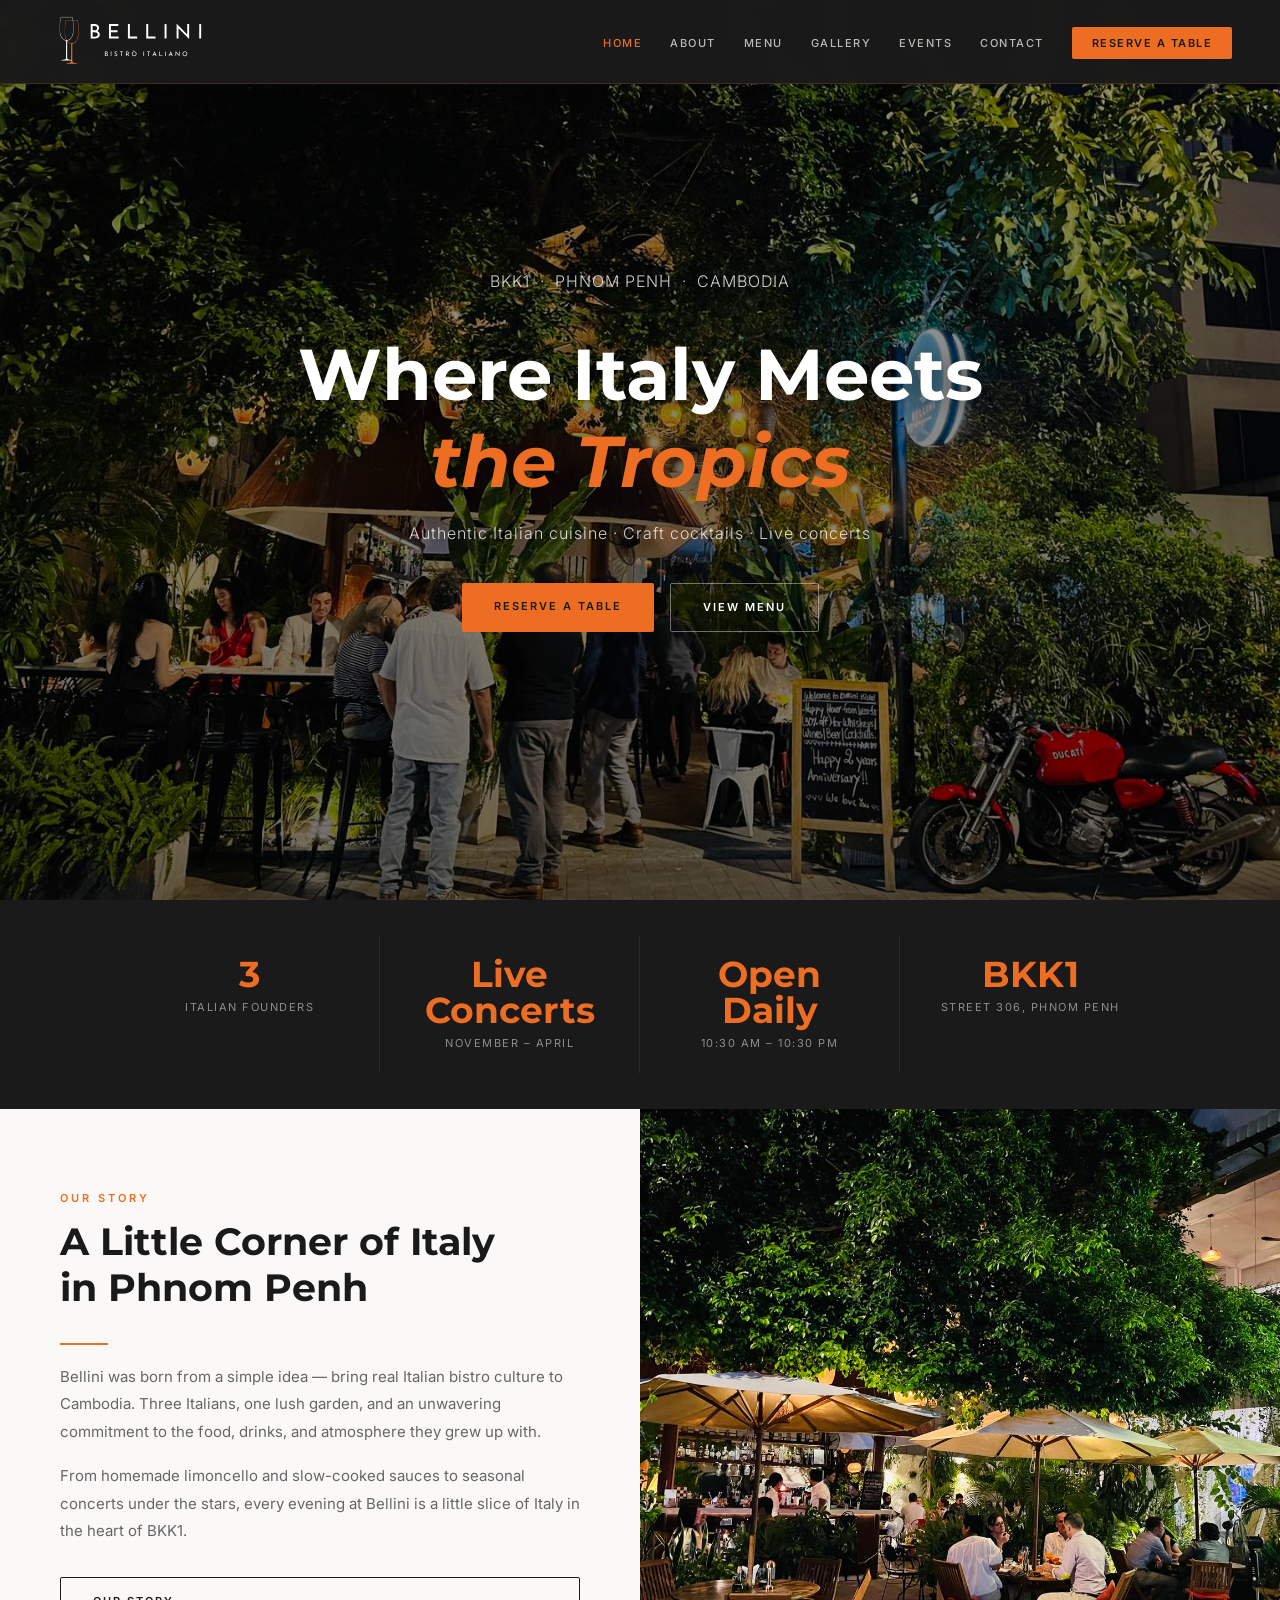
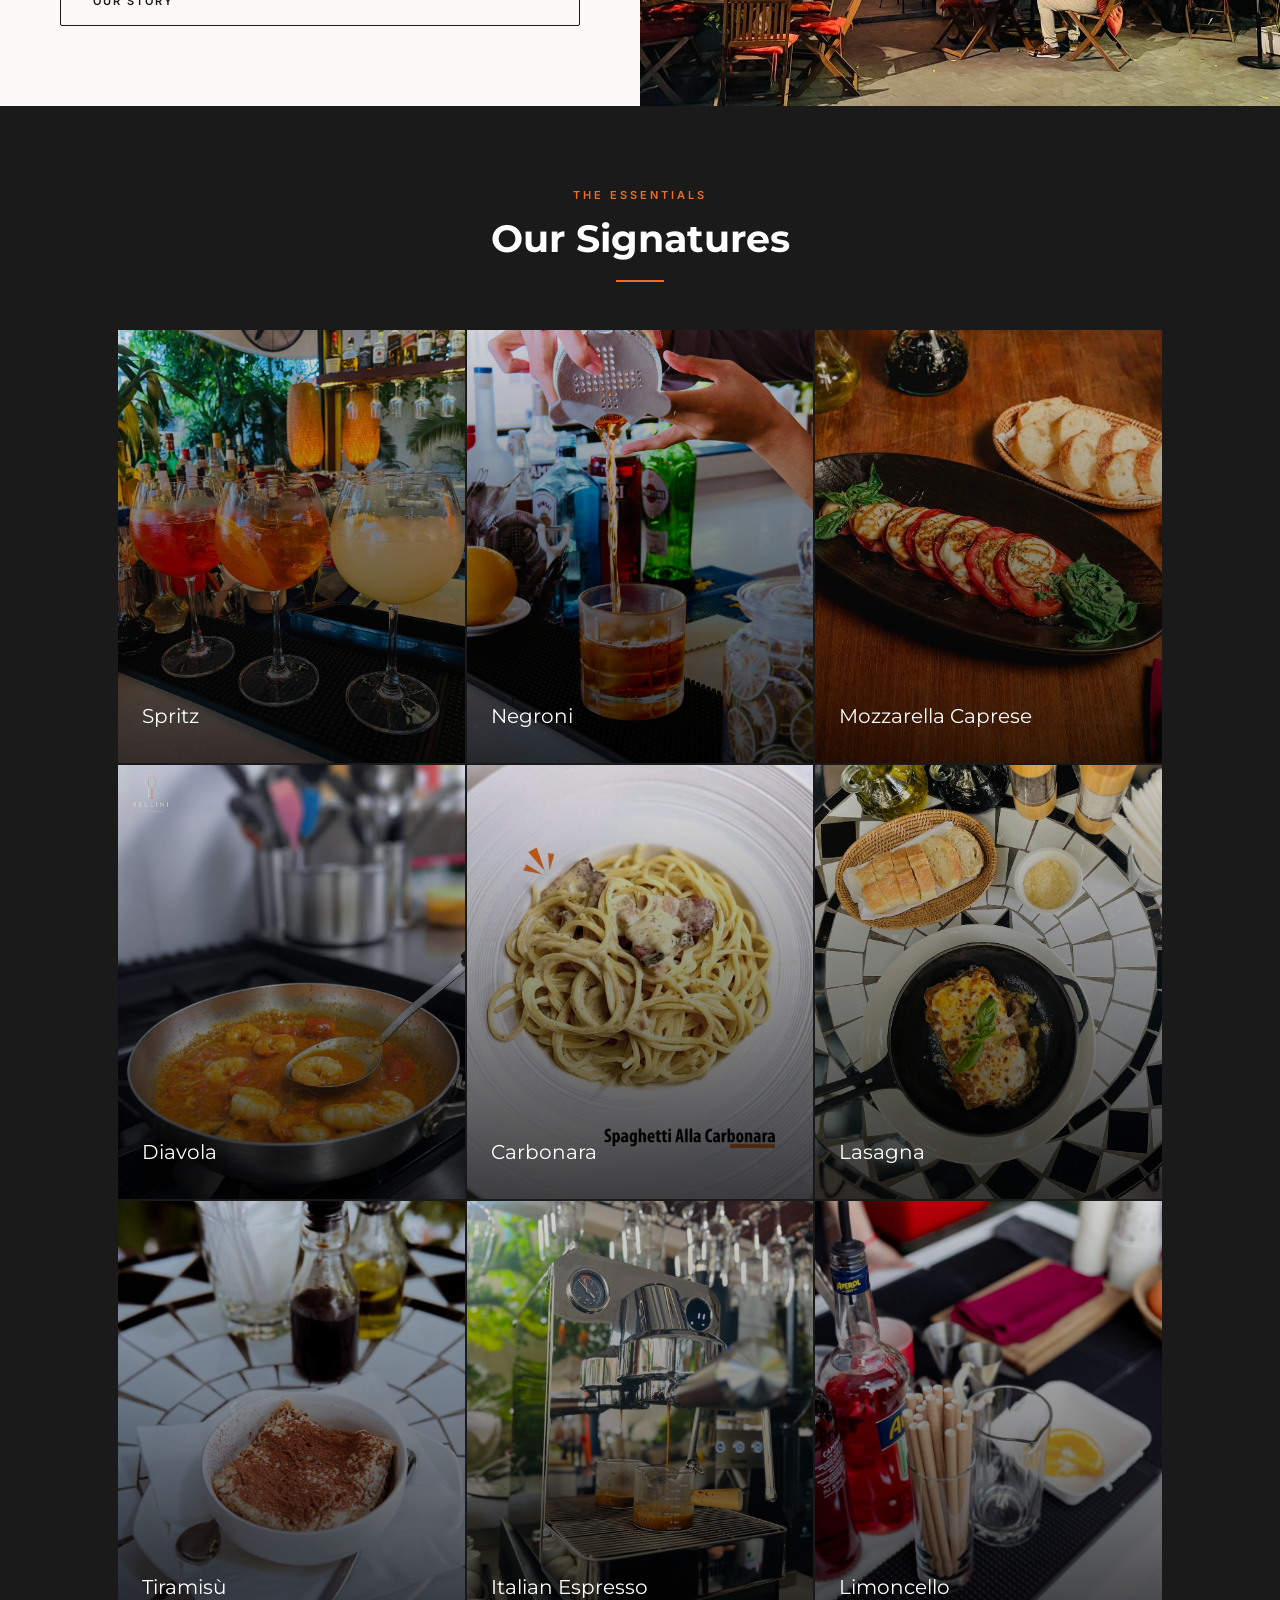
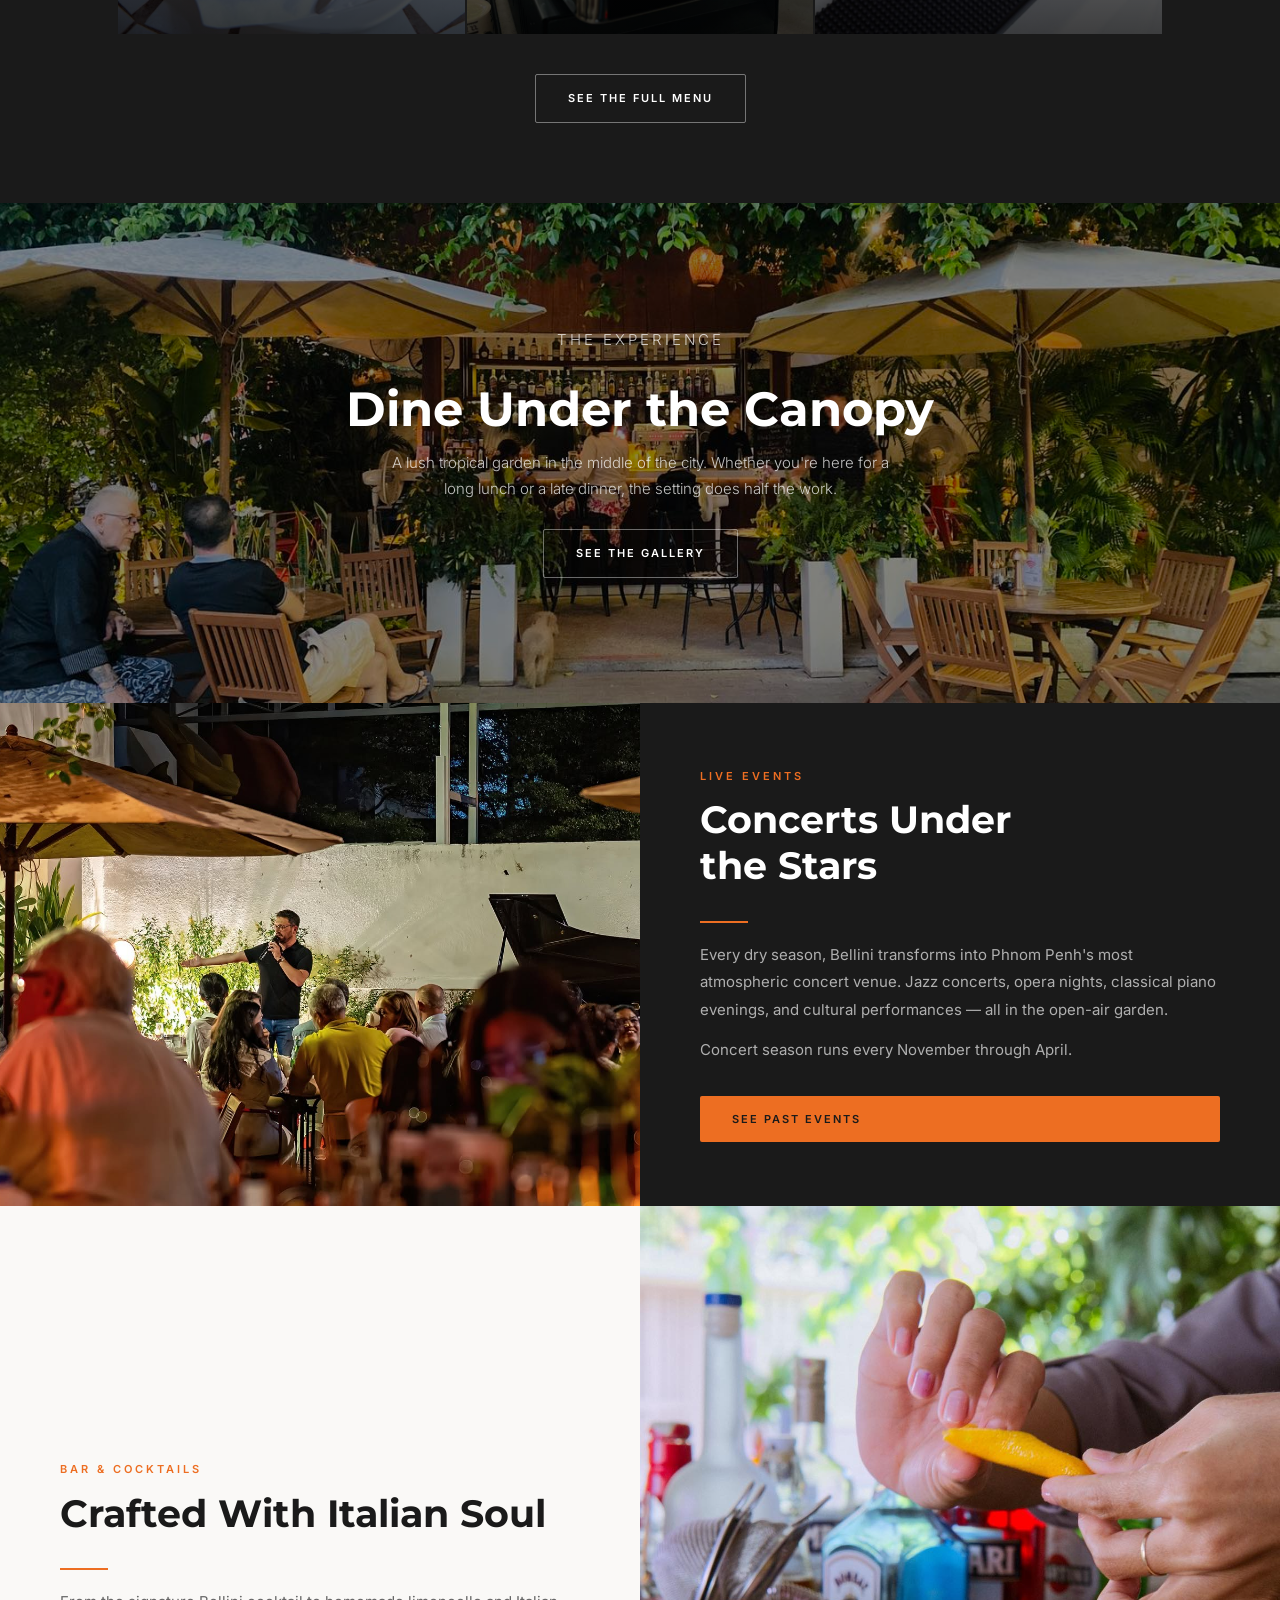
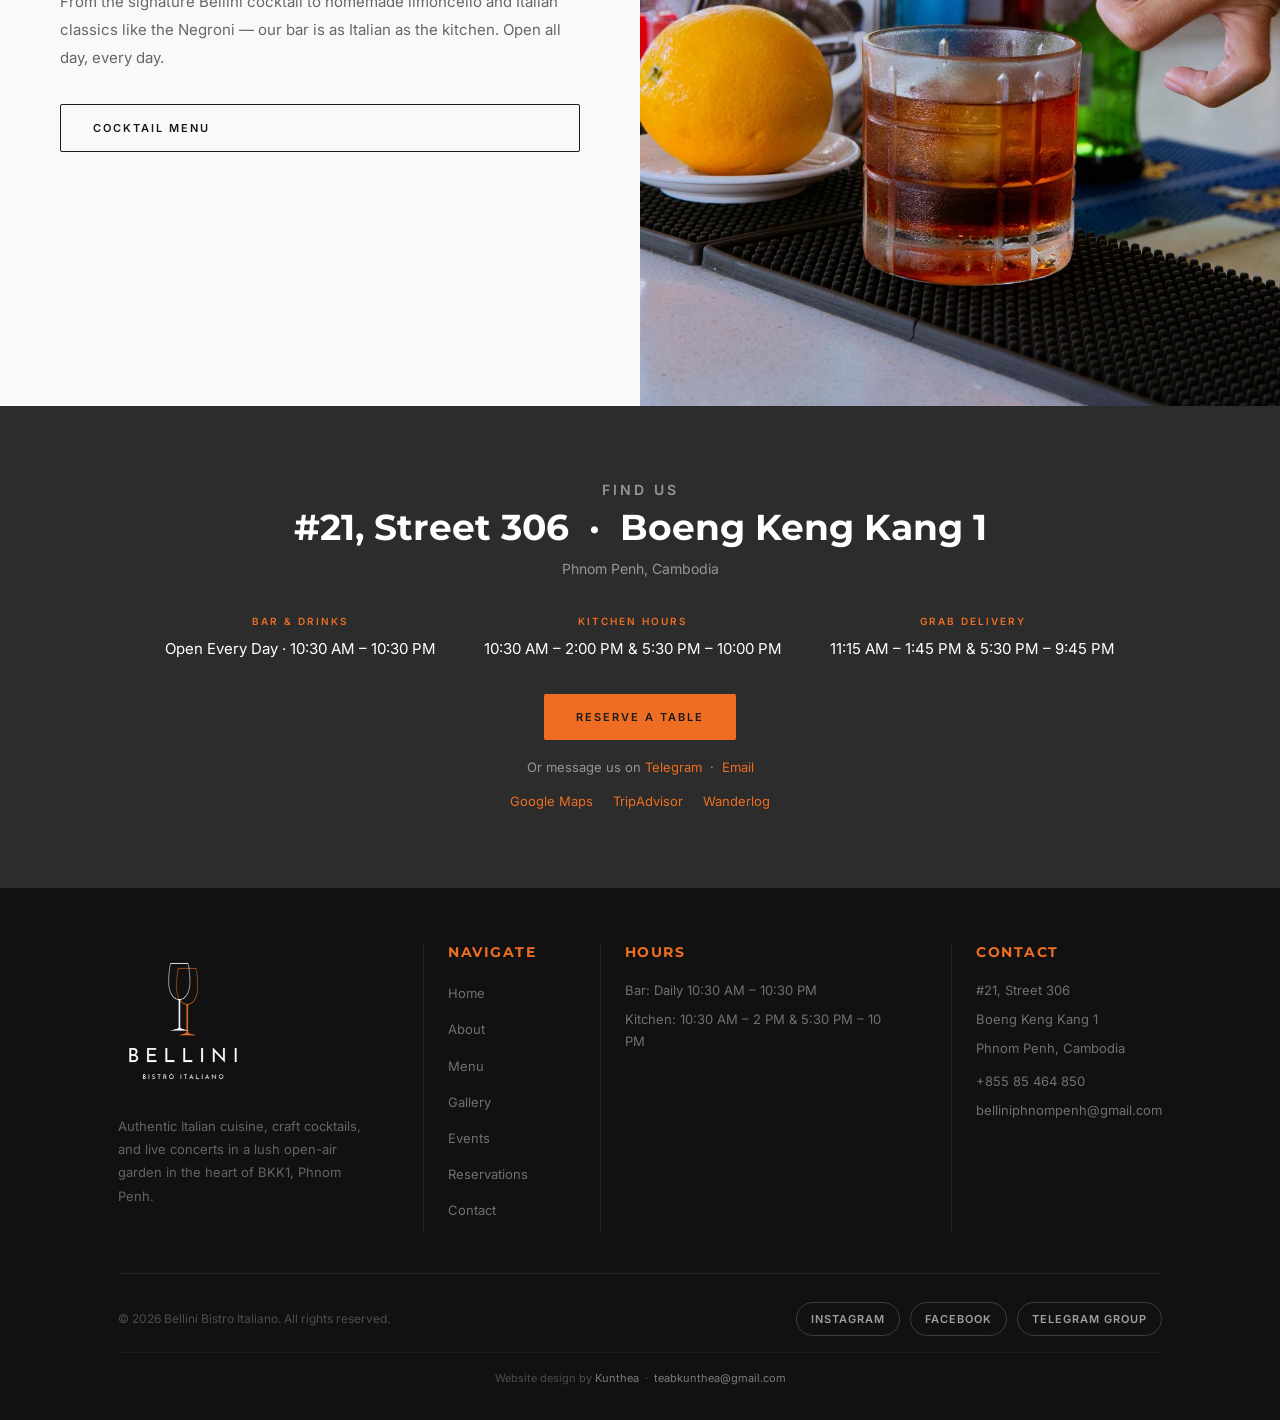
==== commit 4a24a2a4: "Put kitchen hours and the social row each on one line Kitchen hours were split across two <p> tags, " ====
--- a/index.html
+++ b/index.html
@@ -323,8 +323,7 @@
       <div class="footer-col">
         <h4>Hours</h4>
         <p>Bar: Daily 10:30 AM – 10:30 PM</p>
-        <p>Kitchen: 10:30 AM – 2 PM</p>
-        <p>& 5:30 PM – 10 PM</p>
+        <p>Kitchen: 10:30 AM – 2 PM &amp; 5:30 PM – 10 PM</p>
       </div>
       <div class="footer-col">
         <h4>Contact</h4>
--- a/style.css
+++ b/style.css
@@ -227,7 +227,7 @@
 
 /* ── FOOTER ── */
 footer { background:#111; padding:56px 0 32px; }
-.footer-grid { display:grid; grid-template-columns:1.6fr 1fr 1fr 1fr; gap:48px; padding-bottom:40px; border-bottom:1px solid rgba(255,255,255,0.07); margin-bottom:28px; }
+.footer-grid { display:grid; grid-template-columns:1.4fr 0.7fr 1.65fr 1.1fr; gap:48px; padding-bottom:40px; border-bottom:1px solid rgba(255,255,255,0.07); margin-bottom:28px; }
 .footer-grid > div:not(:first-child) { border-left:1px solid rgba(255,255,255,0.08); padding-left:24px; }
 .footer-brand .name { font-family:'Montserrat',sans-serif; font-size:18px; font-weight:700; color:#fff; letter-spacing:5px; }
 .footer-brand .sub  { font-size:8px; color:var(--gold); letter-spacing:3px; text-transform:uppercase; margin-top:4px; margin-bottom:16px; }
@@ -324,3 +324,21 @@
   .sig-overlay { padding:12px; }
   .sig-name { font-size:14px; margin-bottom:0; }
 }
+
+/* ── FOOTER SOCIAL ON PHONES ──
+   Instagram + Facebook + Telegram Group total 369px at the desktop size
+   but the column is only 327px, so they wrapped to two rows. Tightened
+   just enough to sit on one line. */
+@media (max-width:600px) {
+  .footer-social { gap:6px; }
+  .footer-social a { font-size:10px; letter-spacing:0.5px; padding:6px 10px; }
+}
+
+/* ── FOOTER ON VERY NARROW PHONES (<=360px) ──
+   Only 272px of column here, so the hours line and the social pills
+   both need another step down to stay on one line each. */
+@media (max-width:360px) {
+  .footer-col p { font-size:12px; }
+  .footer-social { gap:4px; }
+  .footer-social a { font-size:9px; letter-spacing:0.3px; padding:5px 8px; }
+}
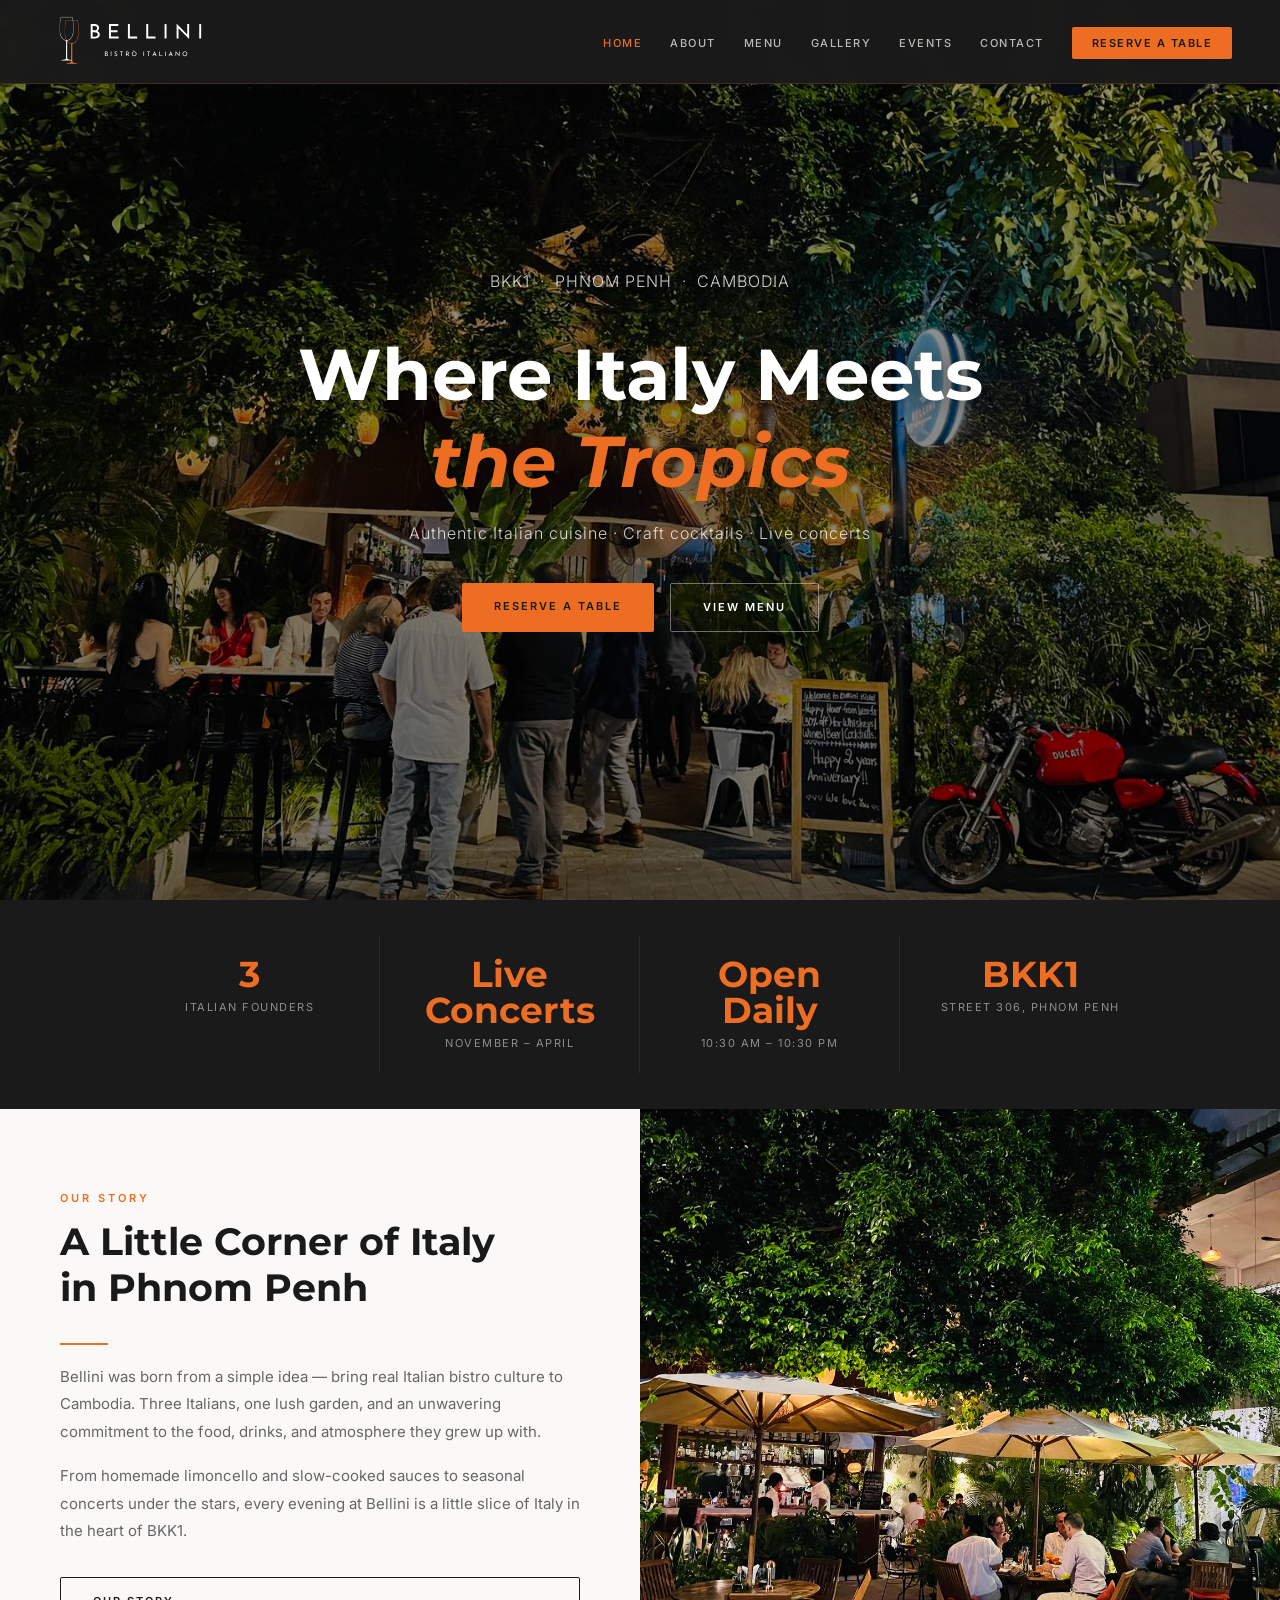
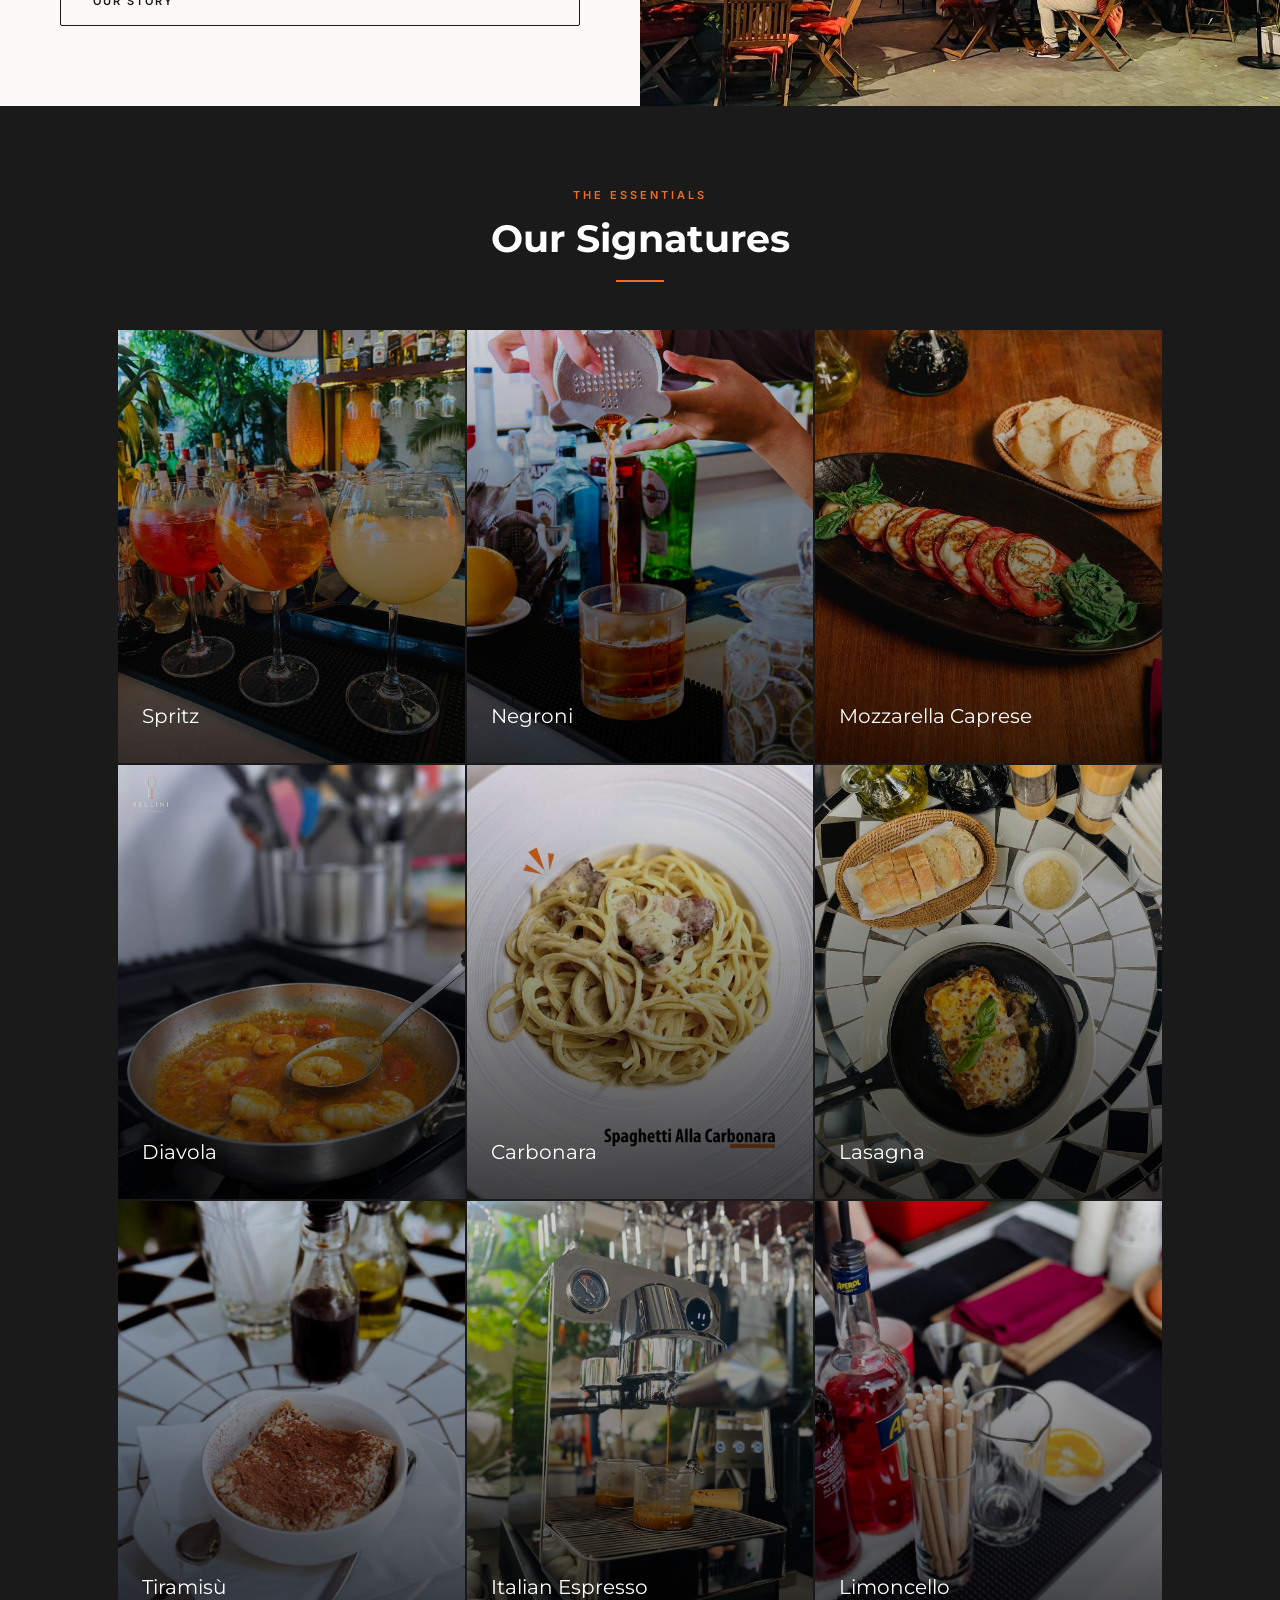
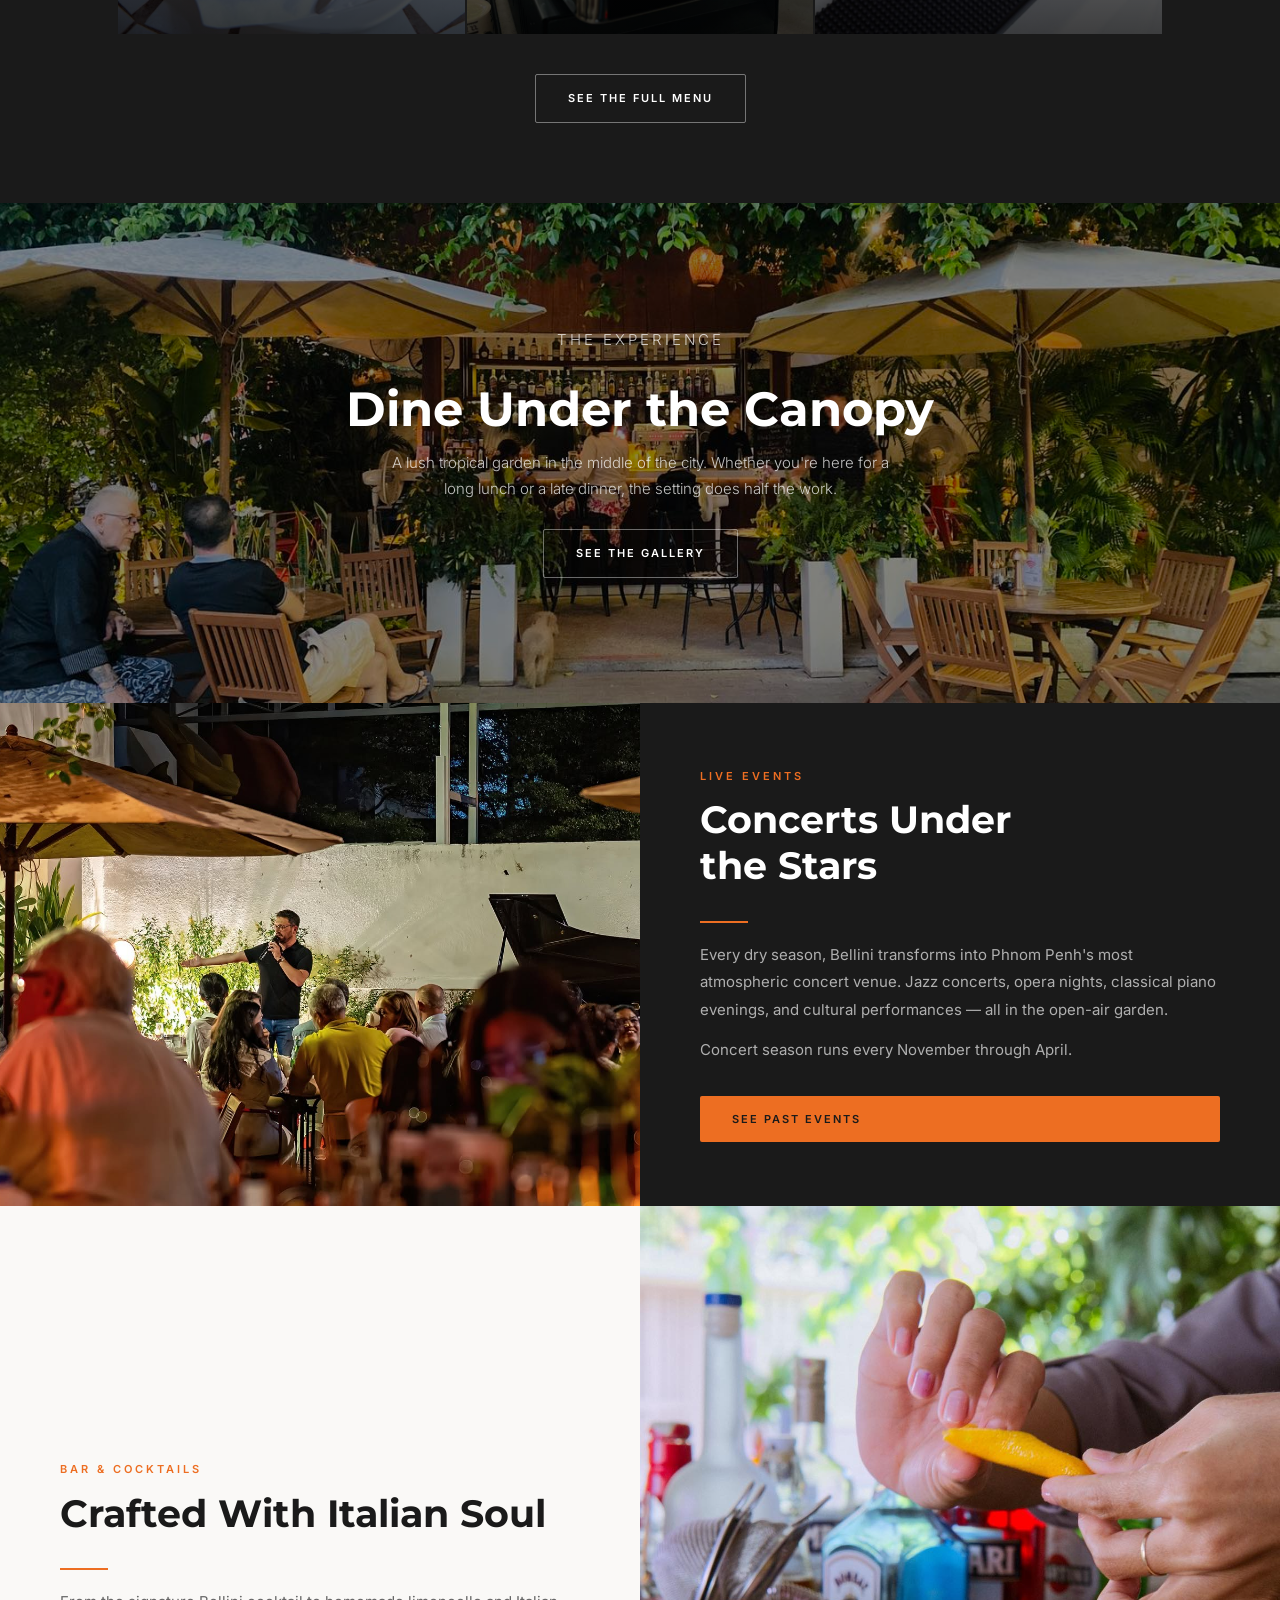
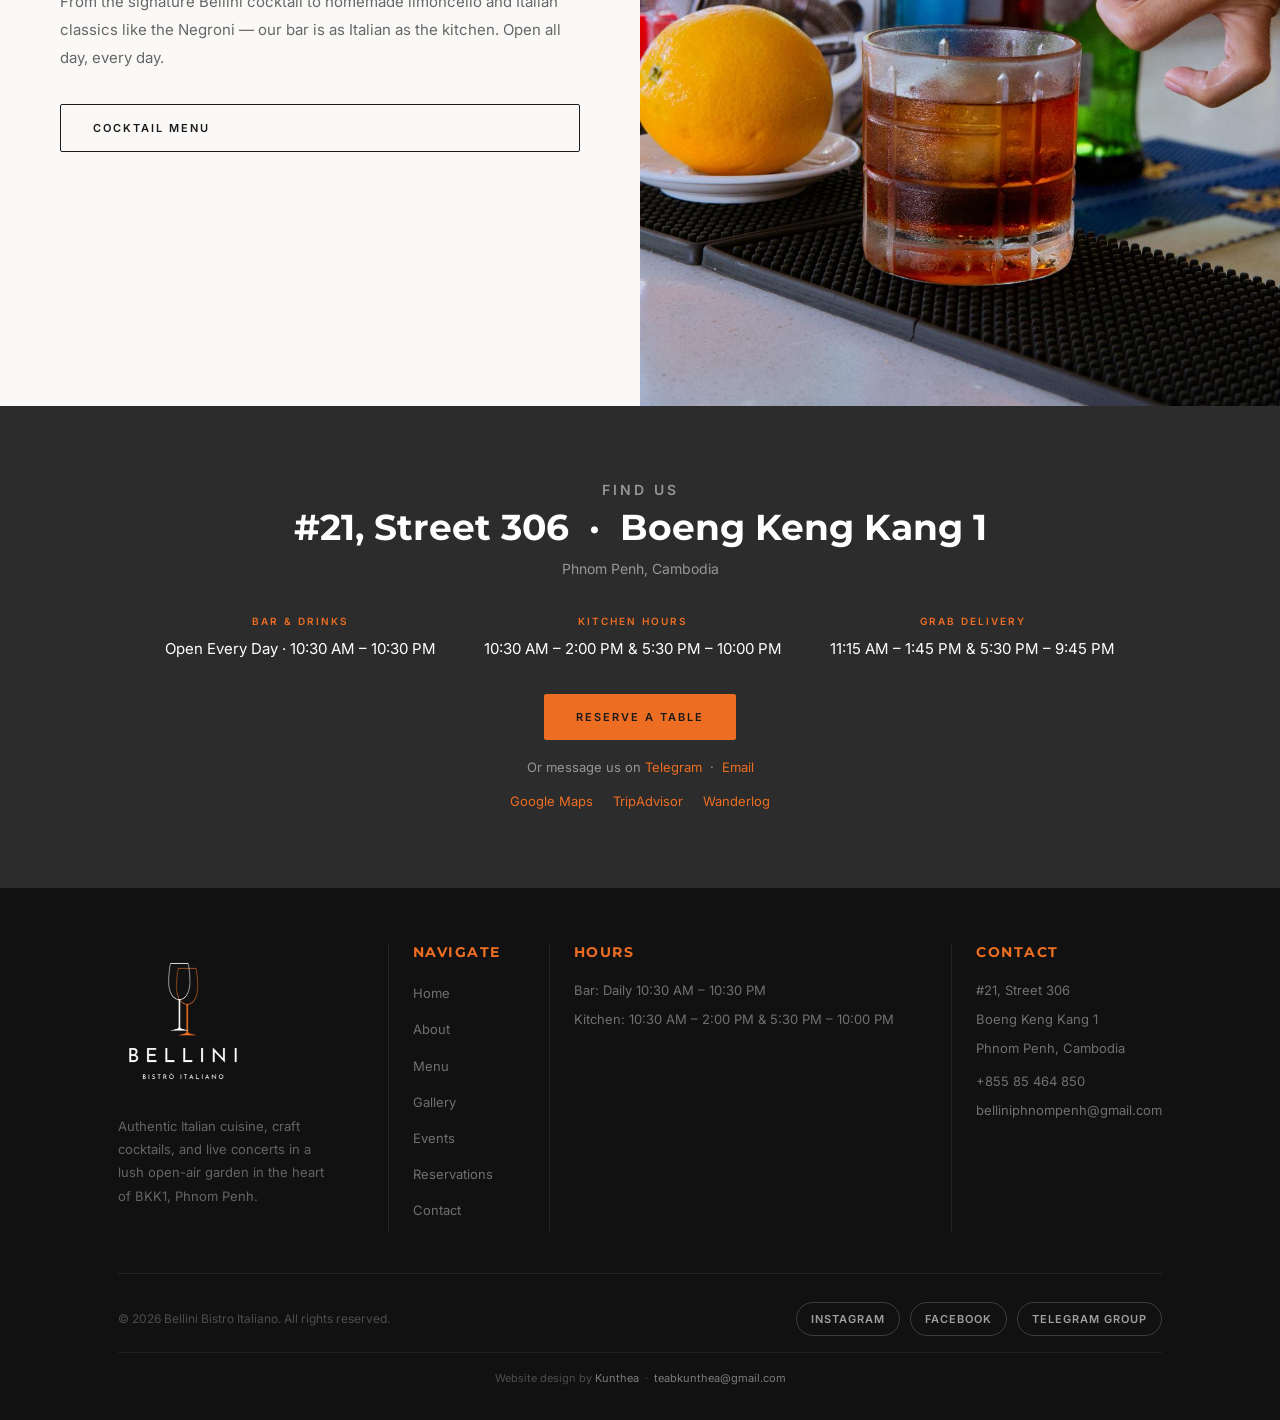
==== commit fd36c7ec: "Drop Messenger from reservations; use one time format site-wide Messenger is no longer offered as a " ====
--- a/index.html
+++ b/index.html
@@ -323,7 +323,7 @@
       <div class="footer-col">
         <h4>Hours</h4>
         <p>Bar: Daily 10:30 AM – 10:30 PM</p>
-        <p>Kitchen: 10:30 AM – 2 PM &amp; 5:30 PM – 10 PM</p>
+        <p>Kitchen: 10:30 AM – 2:00 PM &amp; 5:30 PM – 10:00 PM</p>
       </div>
       <div class="footer-col">
         <h4>Contact</h4>
--- a/style.css
+++ b/style.css
@@ -132,10 +132,8 @@
 .hours-block .h-time { font-size:15px; color:#fff; }
 
 /* ── ABOUT PAGE ── */
-.about-intro { display:grid; grid-template-columns:1fr 1fr; gap:0; }
-.about-intro-text { padding:80px 60px; background:#fff; }
-.about-intro-img { position:relative; min-height:480px; overflow:hidden; }
-.about-intro-img img { position:absolute; inset:0; width:100%; height:100%; object-fit:cover; }
+.about-intro { display:grid; grid-template-columns:1fr; gap:0; }
+.about-intro-text { padding:80px 60px; background:#fff; max-width:840px; margin:0 auto; }
 .founders-strip { background:var(--dark); padding:64px 0; text-align:center; }
 .founders-strip h2 { font-size:34px; color:#fff; margin-bottom:16px; }
 .founders-strip p { font-size:15px; color:rgba(255,255,255,0.6); max-width:600px; margin:0 auto; line-height:1.85; }
@@ -227,7 +225,7 @@
 
 /* ── FOOTER ── */
 footer { background:#111; padding:56px 0 32px; }
-.footer-grid { display:grid; grid-template-columns:1.4fr 0.7fr 1.65fr 1.1fr; gap:48px; padding-bottom:40px; border-bottom:1px solid rgba(255,255,255,0.07); margin-bottom:28px; }
+.footer-grid { display:grid; grid-template-columns:1.25fr 0.6fr 2fr 1.05fr; gap:48px; padding-bottom:40px; border-bottom:1px solid rgba(255,255,255,0.07); margin-bottom:28px; }
 .footer-grid > div:not(:first-child) { border-left:1px solid rgba(255,255,255,0.08); padding-left:24px; }
 .footer-brand .name { font-family:'Montserrat',sans-serif; font-size:18px; font-weight:700; color:#fff; letter-spacing:5px; }
 .footer-brand .sub  { font-size:8px; color:var(--gold); letter-spacing:3px; text-transform:uppercase; margin-top:4px; margin-bottom:16px; }
@@ -251,7 +249,7 @@
   .hero h1 { font-size:48px; }
   .container { padding:0 24px; }
   .split, .about-intro, .events-teaser, .cocktail-strip, .events-season, .contact-grid, .res-grid { grid-template-columns:1fr; }
-  .split-img, .about-intro-img, .events-season-img { min-height:320px; }
+  .split-img, .events-season-img { min-height:320px; }
   .events-photo { min-height:300px; position:relative; }
   .events-photo img { position:absolute; inset:0; width:100%; height:100%; object-fit:cover; }
   .cocktail-photo { order:1; min-height:280px; position:relative; }
@@ -342,3 +340,19 @@
   .footer-social { gap:4px; }
   .footer-social a { font-size:9px; letter-spacing:0.3px; padding:5px 8px; }
 }
+
+/* ── CONTACT LISTING BUTTONS ON PHONES ──
+   As a wrapping flex row these reflowed differently at every width.
+   Pinned to a deterministic layout: Google Maps centred on its own row,
+   TripAdvisor and Wanderlog side by side underneath. */
+@media (max-width:600px) {
+  .social-links { display:grid; grid-template-columns:1fr 1fr; gap:10px; }
+  .social-links .social-link { justify-content:center; text-align:center; }
+  .social-links .social-link:first-child { grid-column:1 / -1; justify-self:center; }
+}
+
+/* Contact opening-hours block: the full "2:00 PM / 10:00 PM" wording
+   needs 340px and a 375px phone gives 327, so ease the size a touch. */
+@media (max-width:600px) {
+  .contact-detail .cd-value { font-size:13px; }
+}
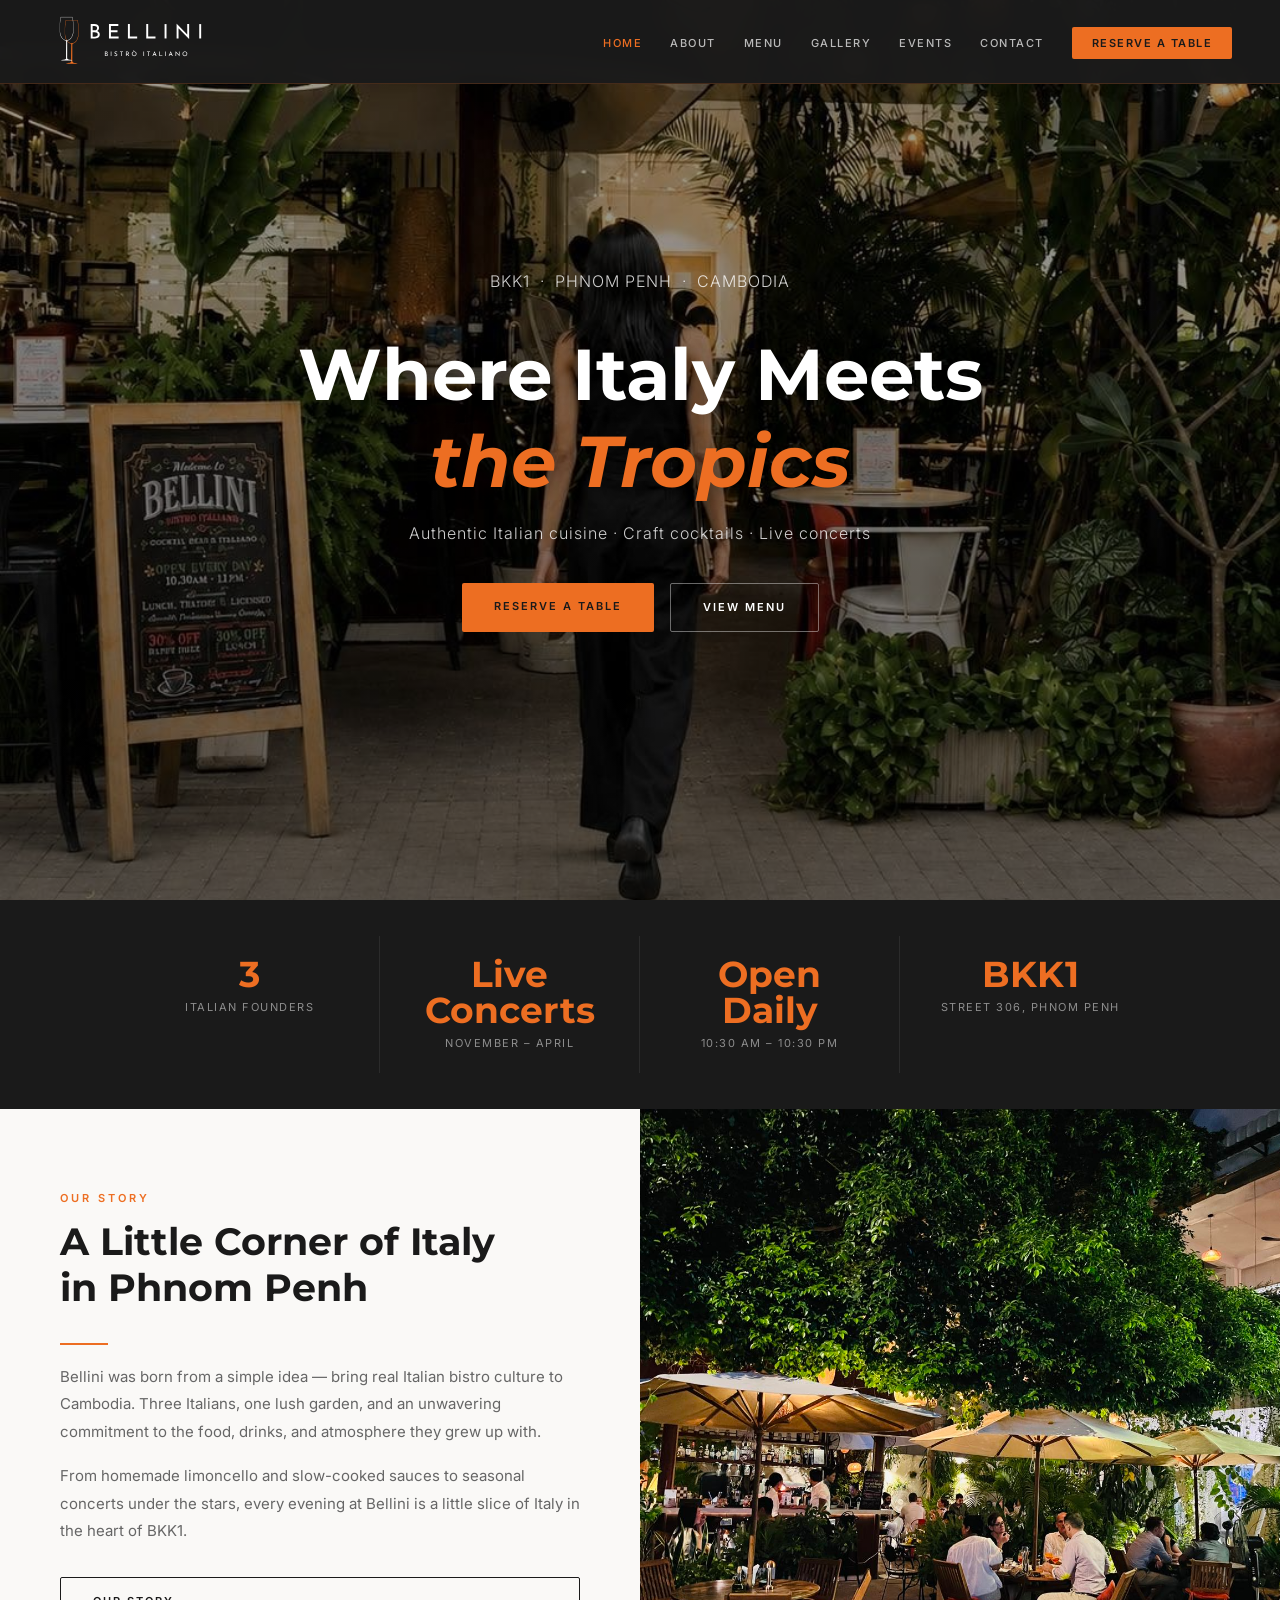
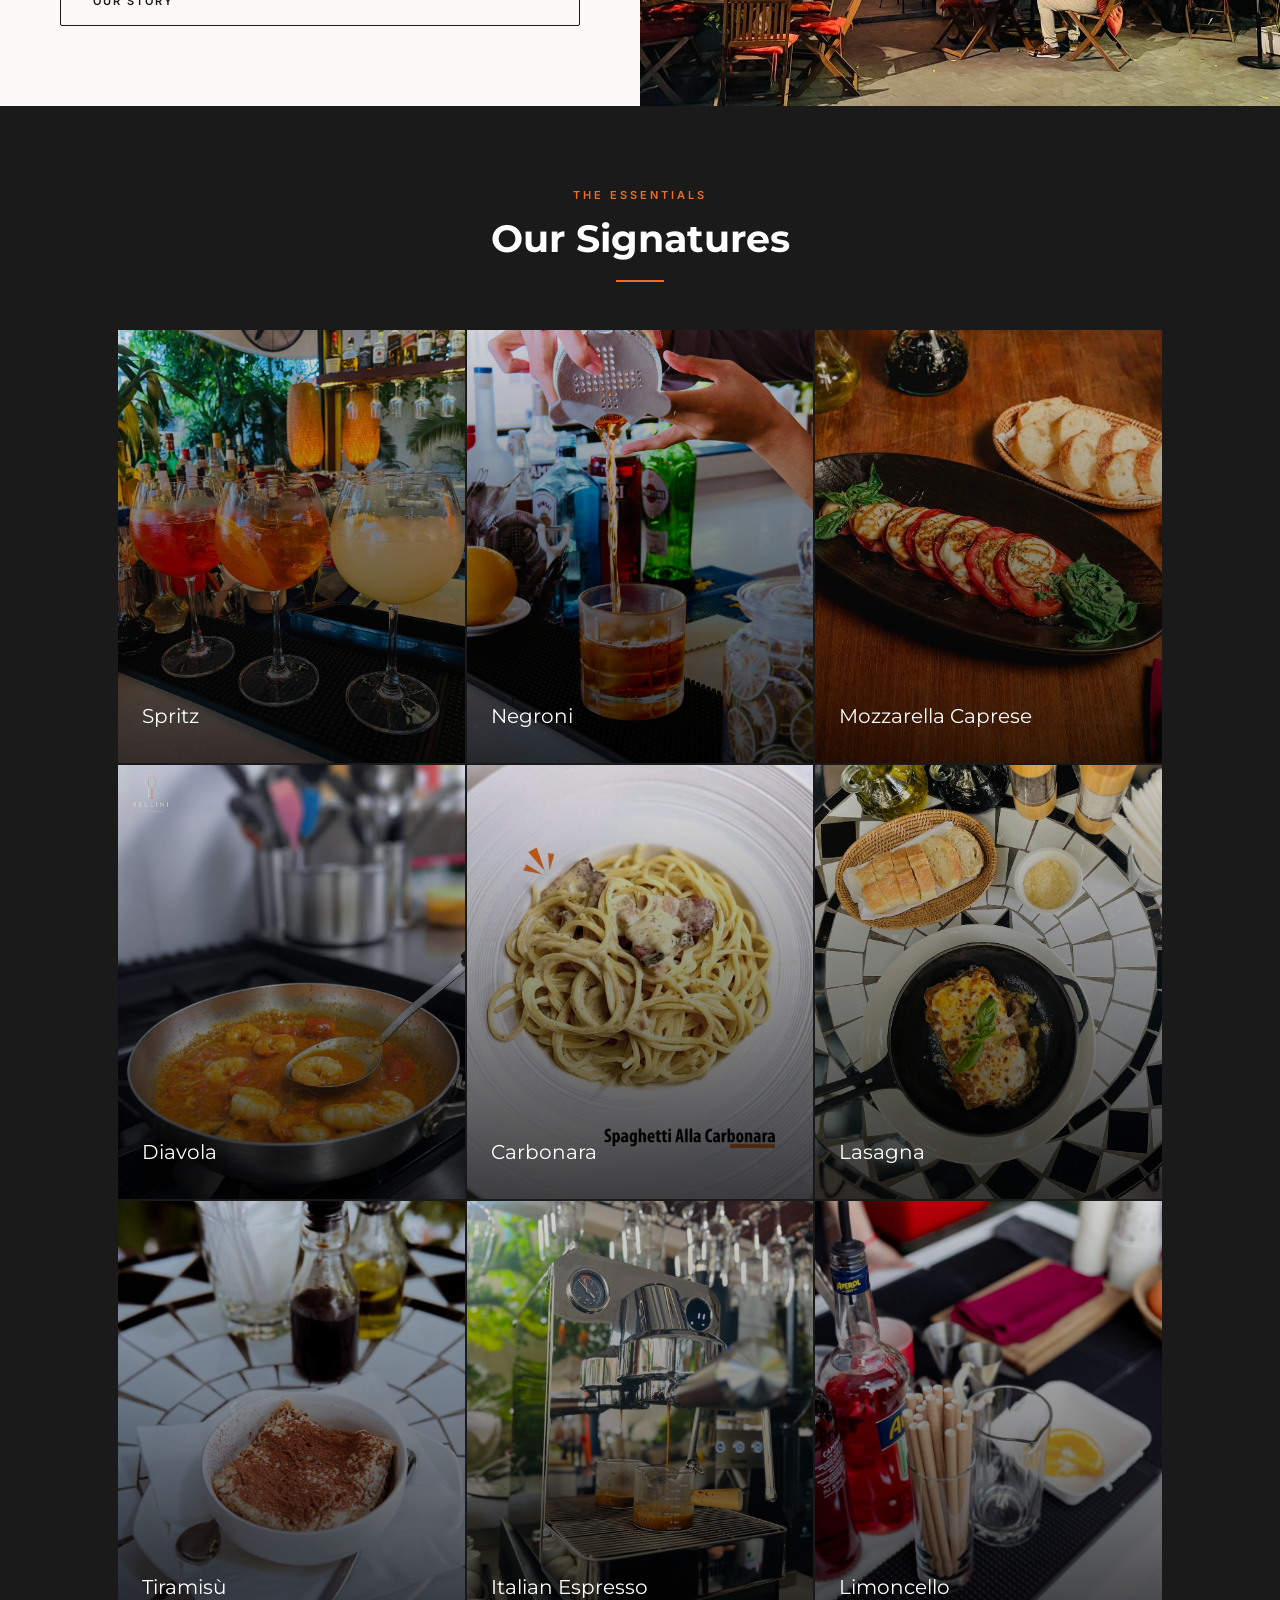
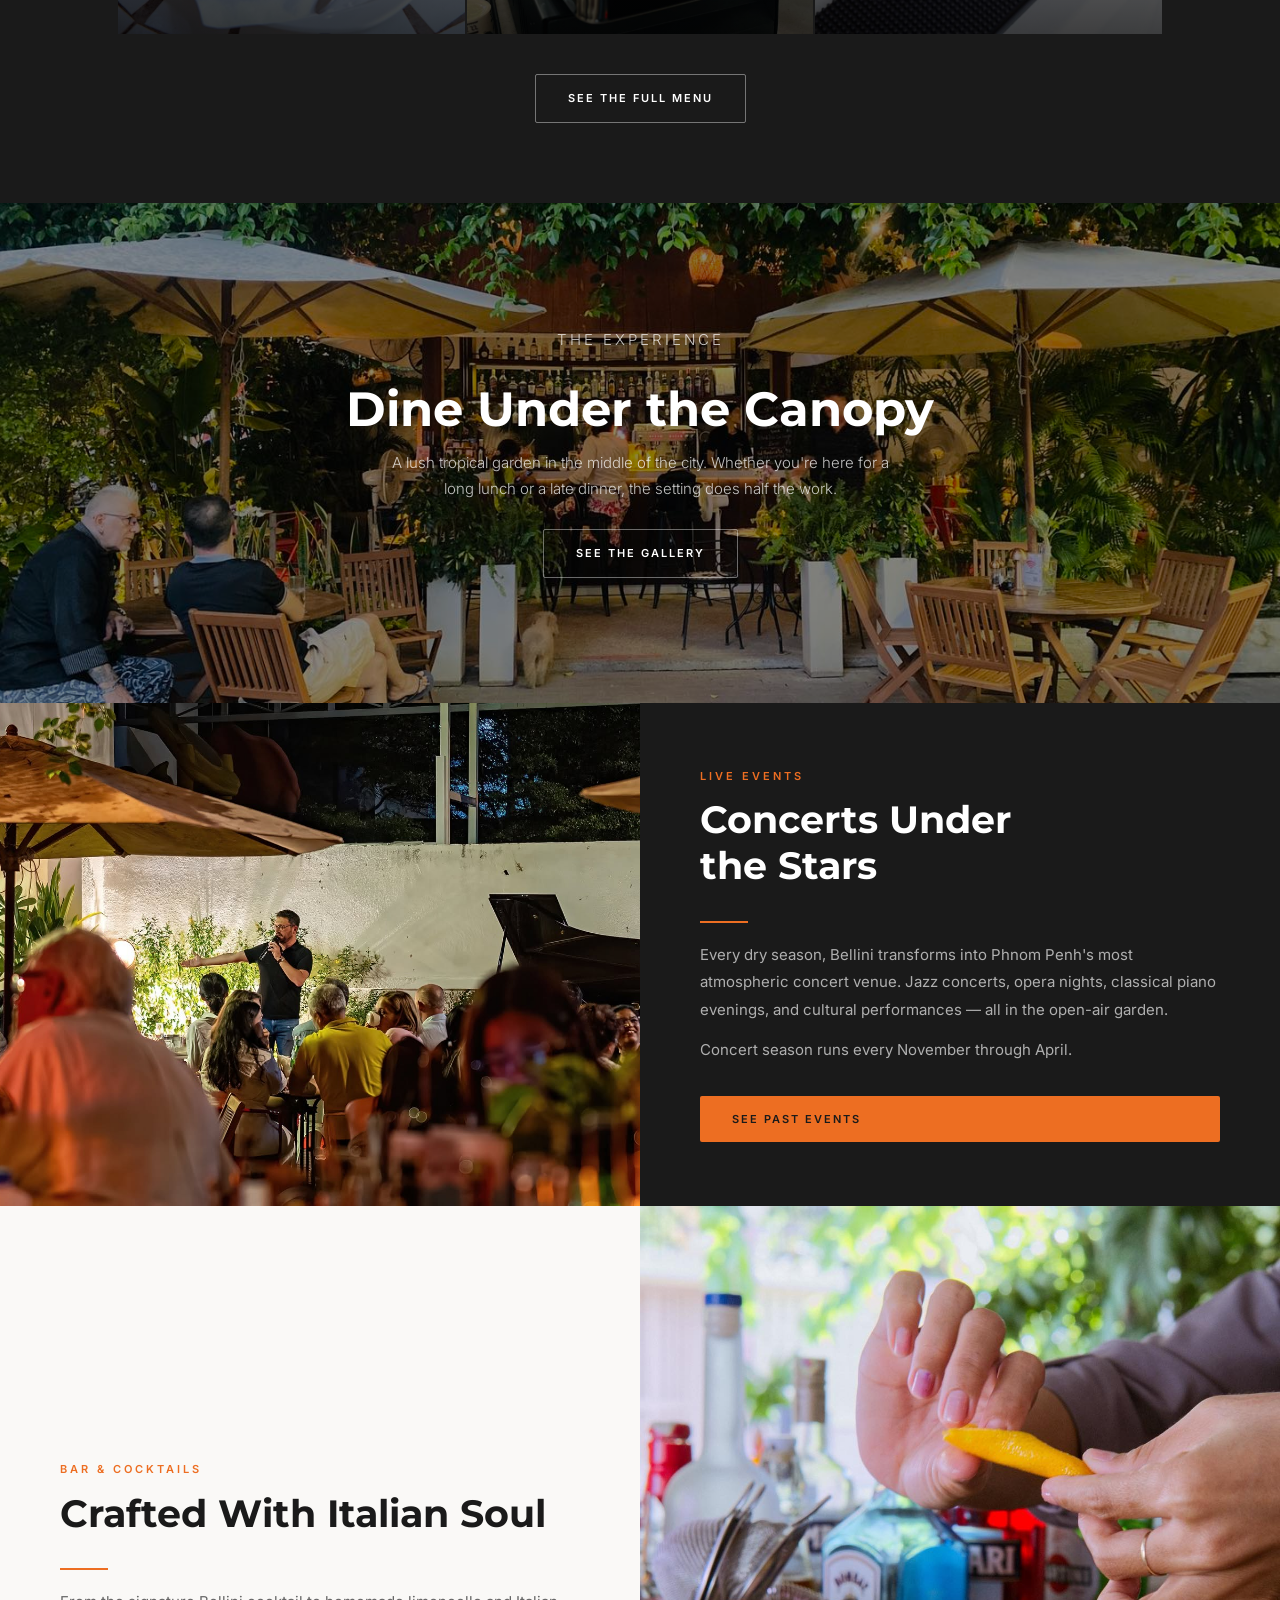
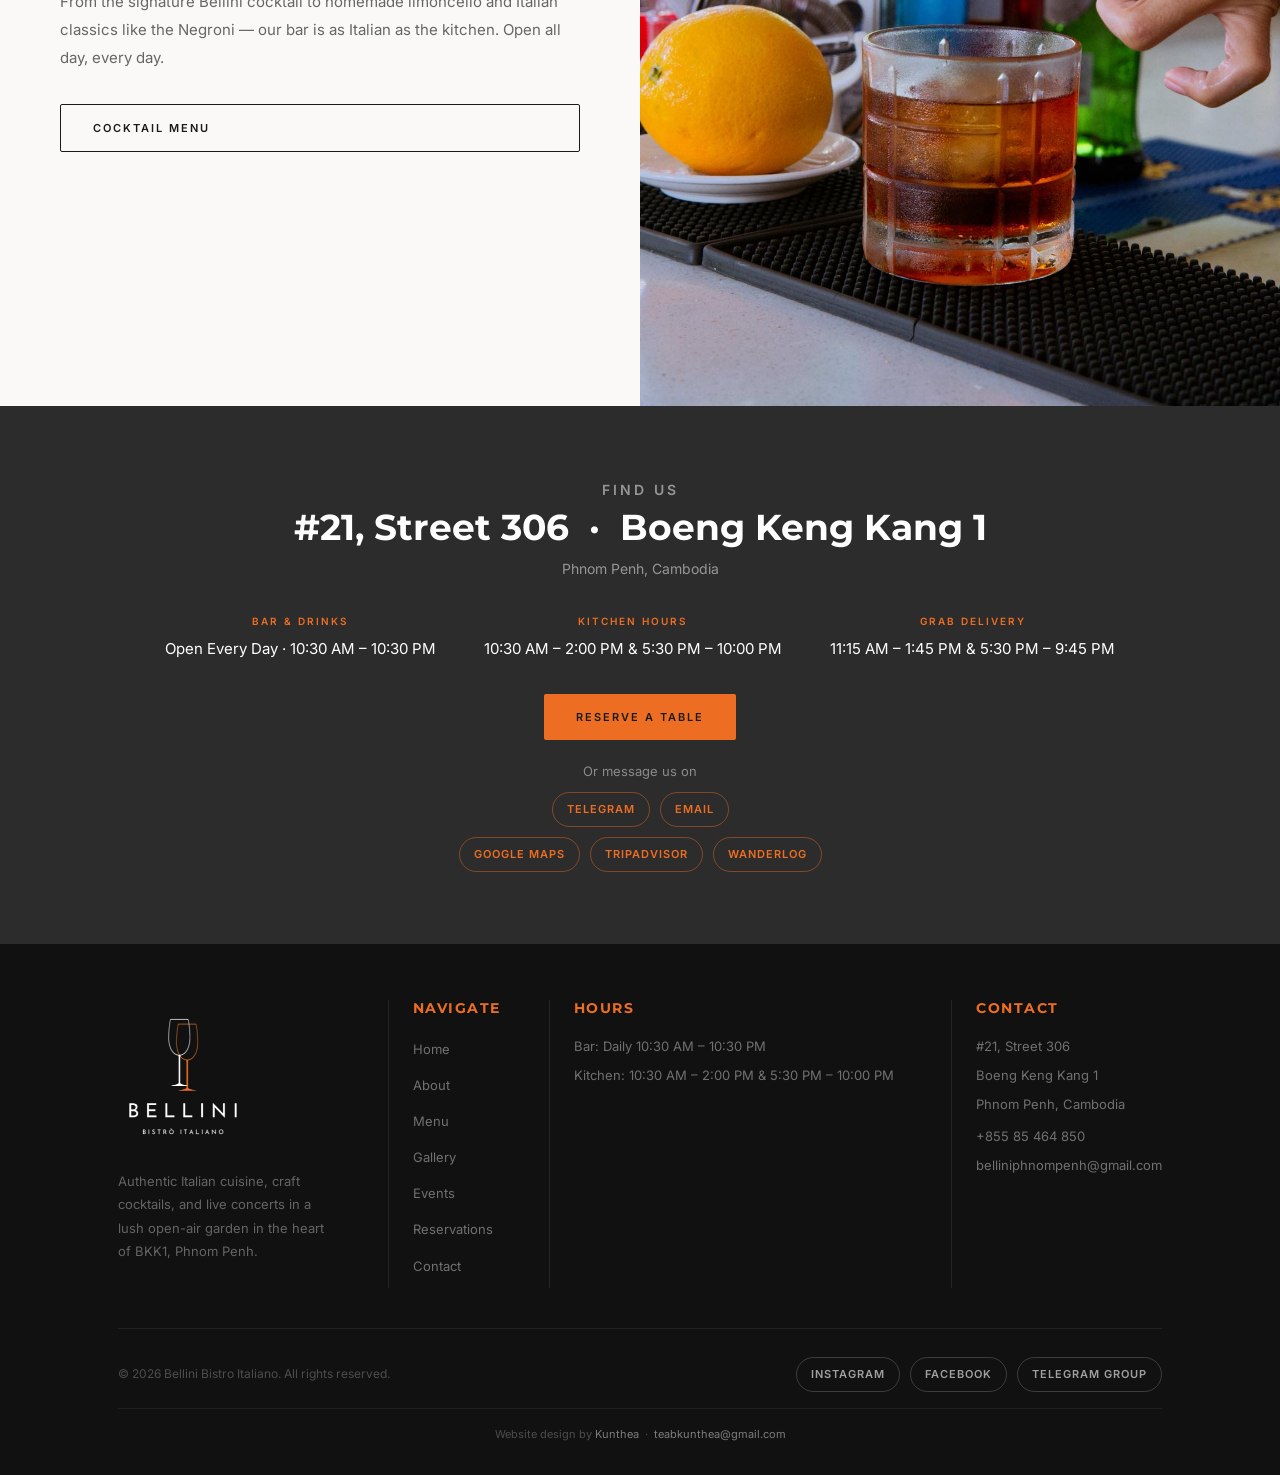
==== commit 3a07fed5: "Homepage: new hero photo, Our Story crop, pill links New hero: the shot of a guest walking in past t" ====
--- a/index.html
+++ b/index.html
@@ -96,7 +96,7 @@
 
 <!-- HERO -->
 <section class="hero">
-  <img src="images/hero-entrance.jpg" alt="Bellini Bistro Italiano entrance at night, illuminated sign and lanterns among the trees, Phnom Penh" style="object-position:center 80%;"/>
+  <img src="images/hero-arrival.jpg" alt="Guest walking into Bellini Bistro Italiano past the chalkboard sign, lanterns glowing in the garden, Phnom Penh" style="object-position:center 72%;"/>
   <div class="hero-overlay"></div>
   <div class="hero-content">
     <p class="hero-eyebrow">BKK1 &nbsp;·&nbsp; Phnom Penh &nbsp;·&nbsp; Cambodia</p>
@@ -142,7 +142,7 @@
     <a href="about.html" class="btn btn-outline-dark" style="margin-top:32px;">Our Story</a>
   </div>
   <div class="split-img">
-    <img loading="lazy" src="images/garden-night.jpg" alt="Bellini garden at night with umbrellas and lush greenery"/>
+    <img loading="lazy" src="images/garden-night.jpg" alt="Bellini garden at night with umbrellas and lush greenery" style="object-position:center bottom;"/>
   </div>
 </div>
 
@@ -277,12 +277,16 @@
       </div>
     </div>
     <a href="reservations.html" class="btn btn-gold">Reserve a Table</a>
-    <p style="margin-top:16px; font-size:13px;">Or message us on <a href="https://t.me/+85585464850" style="color:var(--gold);">Telegram</a> &nbsp;·&nbsp; <a href="mailto:belliniphnompenh@gmail.com" style="color:var(--gold);">Email</a></p>
-    <p style="margin-top:12px; font-size:13px; display:flex; gap:20px; justify-content:center; flex-wrap:wrap;">
-      <a href="https://www.google.com/maps/search/Bellini+Bistro+Italiano+Phnom+Penh" target="_blank" style="color:var(--gold);">Google Maps</a>
-      <a href="https://www.tripadvisor.com/Restaurant_Review-g293940-d27138714-Reviews-Bellini_Phnom_Penh-Phnom_Penh.html" target="_blank" style="color:var(--gold);">TripAdvisor</a>
-      <a href="https://wanderlog.com/place/details/9799487/bellini-italian-bistro--cocktail-bar" target="_blank" style="color:var(--gold);">Wanderlog</a>
-    </p>
+    <p style="margin-top:20px; font-size:13px; color:rgba(255,255,255,0.45);">Or message us on</p>
+    <div class="link-pills" style="margin-top:10px;">
+      <a href="https://t.me/+85585464850" target="_blank" class="link-pill">Telegram</a>
+      <a href="mailto:belliniphnompenh@gmail.com" class="link-pill">Email</a>
+    </div>
+    <div class="link-pills" style="margin-top:10px;">
+      <a href="https://www.google.com/maps/search/Bellini+Bistro+Italiano+Phnom+Penh" target="_blank" class="link-pill">Google Maps</a>
+      <a href="https://www.tripadvisor.com/Restaurant_Review-g293940-d27138714-Reviews-Bellini_Phnom_Penh-Phnom_Penh.html" target="_blank" class="link-pill">TripAdvisor</a>
+      <a href="https://wanderlog.com/place/details/9799487/bellini-italian-bistro--cocktail-bar" target="_blank" class="link-pill">Wanderlog</a>
+    </div>
   </div>
 </div>
 
--- a/style.css
+++ b/style.css
@@ -177,10 +177,10 @@
 .events-season-img { position:relative; overflow:hidden; min-height:460px; }
 .events-season-img img { position:absolute; inset:0; width:100%; height:100%; object-fit:cover; }
 .events-season-text { background:#fff; padding:64px 56px; display:flex; flex-direction:column; justify-content:center; }
-.events-gallery { display:grid; grid-template-columns:repeat(5,1fr); gap:2px; }
-.event-thumb { aspect-ratio:4/3; overflow:hidden; position:relative; }
-.event-thumb img { width:100%; height:100%; object-fit:cover; transition:transform .4s; }
-.event-thumb:hover img { transform:scale(1.05); }
+.events-season.no-image { grid-template-columns:1fr; }
+
+.events-closing-img { position:relative; overflow:hidden; height:460px; }
+.events-closing-img img { width:100%; height:100%; object-fit:cover; display:block; }
 .next-season { background:var(--dark); padding:72px 0; text-align:center; }
 .next-season h2 { font-size:36px; color:#fff; margin-bottom:16px; }
 .next-season p { font-size:15px; color:rgba(255,255,255,0.55); max-width:500px; margin:0 auto 32px; }
@@ -241,6 +241,20 @@
 .footer-social a { font-size:11px; color:rgba(255,255,255,0.6); letter-spacing:1px; text-transform:uppercase; font-weight:600; padding:7px 14px; border:1px solid rgba(255,255,255,0.18); border-radius:20px; transition:all .2s ease; }
 .footer-social a:hover { color:var(--dark); background:var(--gold); border-color:var(--gold); }
 
+/* Gold pill links — same shape as the footer social buttons, so a link
+   outside a paragraph reads as something you can tap. */
+.link-pills { display:flex; gap:10px; justify-content:center; flex-wrap:wrap; }
+.link-pill {
+  display:inline-block;
+  font-size:11px; font-weight:600; letter-spacing:1px; text-transform:uppercase;
+  color:var(--gold);
+  padding:7px 14px;
+  border:1px solid rgba(237,110,34,0.45);
+  border-radius:20px;
+  transition:all .2s ease;
+}
+.link-pill:hover { background:var(--gold); color:var(--dark); border-color:var(--gold); }
+
 /* ── RESPONSIVE ── */
 @media (max-width:960px) {
   nav { padding:0 24px; }
@@ -250,6 +264,7 @@
   .container { padding:0 24px; }
   .split, .about-intro, .events-teaser, .cocktail-strip, .events-season, .contact-grid, .res-grid { grid-template-columns:1fr; }
   .split-img, .events-season-img { min-height:320px; }
+  .events-closing-img { height:320px; }
   .events-photo { min-height:300px; position:relative; }
   .events-photo img { position:absolute; inset:0; width:100%; height:100%; object-fit:cover; }
   .cocktail-photo { order:1; min-height:280px; position:relative; }
@@ -290,7 +305,6 @@
   .hero h1 { font-size:clamp(24px, 8.6vw, 36px); }
   .full-photo .overlay-content h2 { font-size:32px; }
   .gallery-grid { grid-template-columns:1fr; }
-  .events-gallery { grid-template-columns:repeat(2,1fr); }
   .gallery-item.tall { grid-row:span 1; }
   .footer-grid { grid-template-columns:1fr; }
   .footer-grid > div:not(:first-child) { border-left:none; padding-left:0; }
@@ -356,3 +370,11 @@
 @media (max-width:600px) {
   .contact-detail .cd-value { font-size:13px; }
 }
+
+/* Past event with no image: full-bleed panel, text capped to a readable
+   column. Desktop only — at tablet the cap would inset the text 6px more
+   than the neighbouring blocks. */
+@media (min-width:961px) {
+  .events-season.no-image .events-season-text { align-items:center; }
+  .events-season.no-image .events-season-text > * { width:100%; max-width:840px; }
+}
